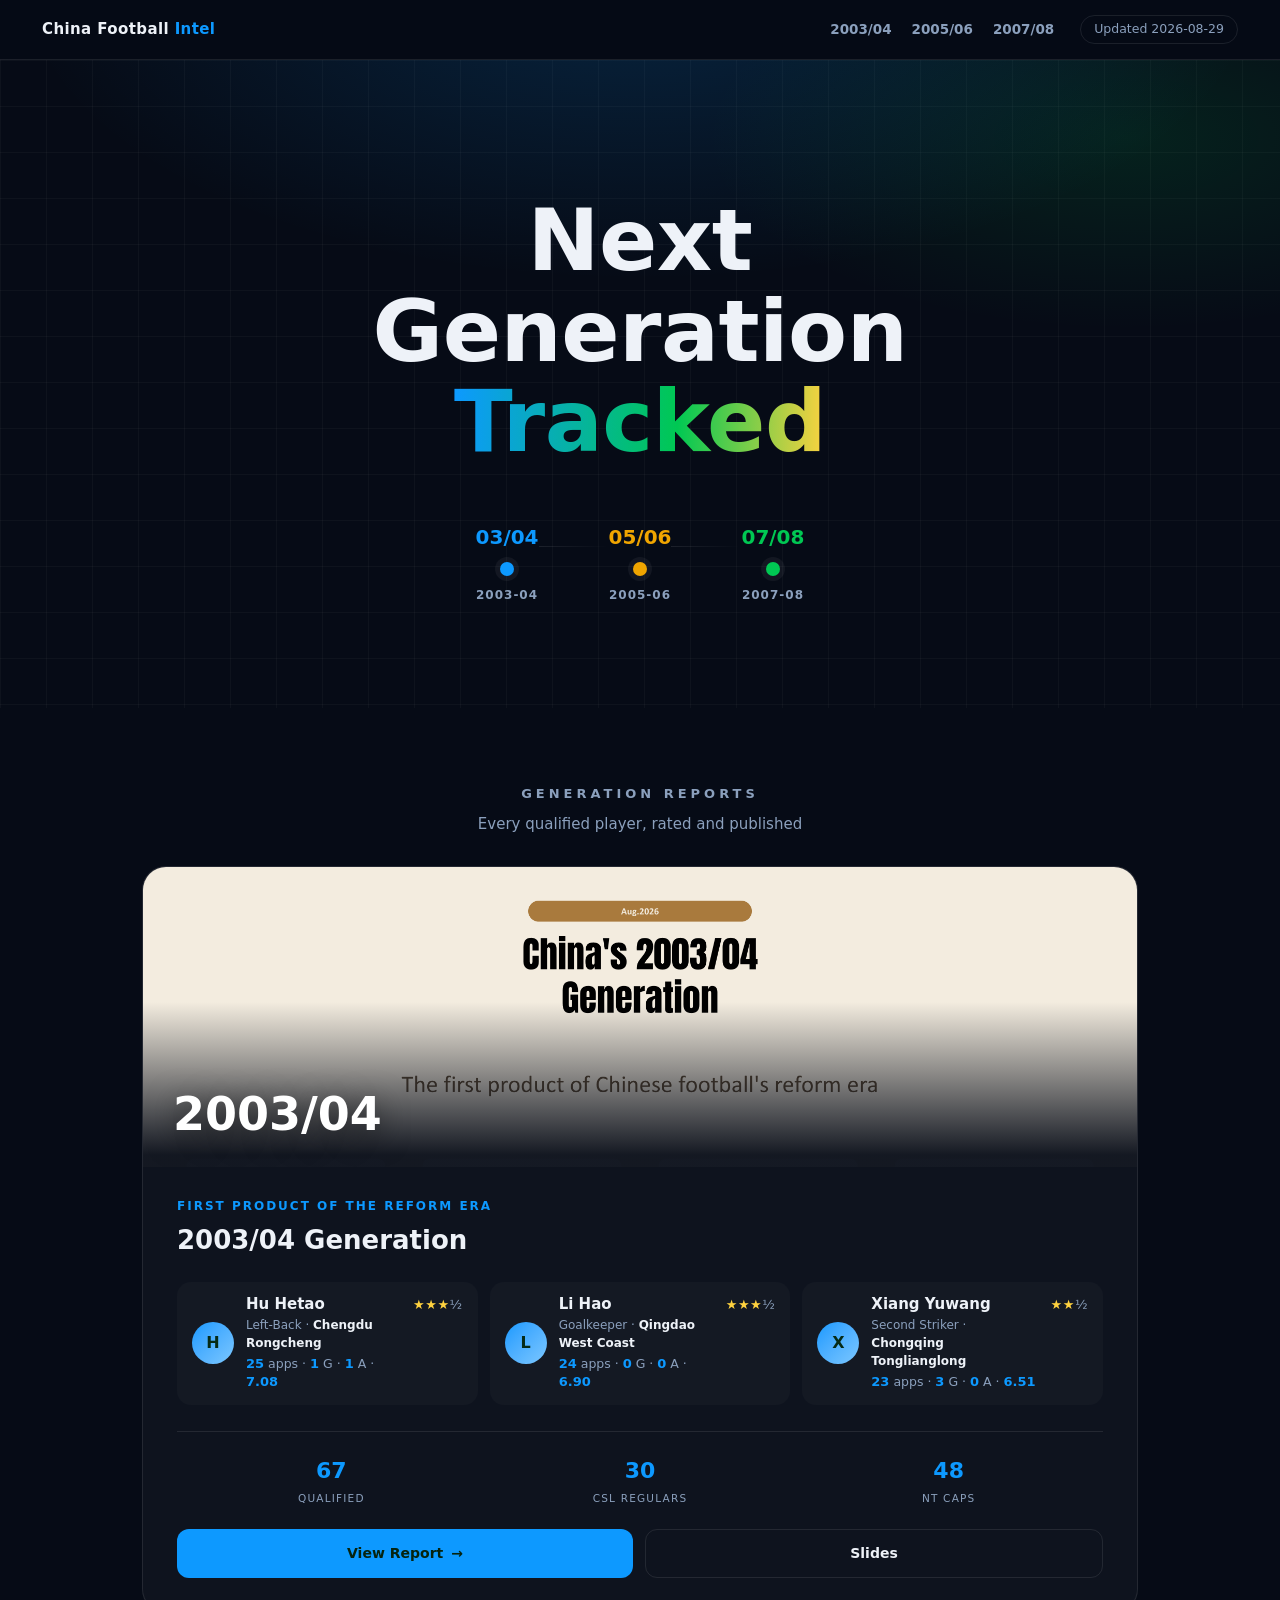
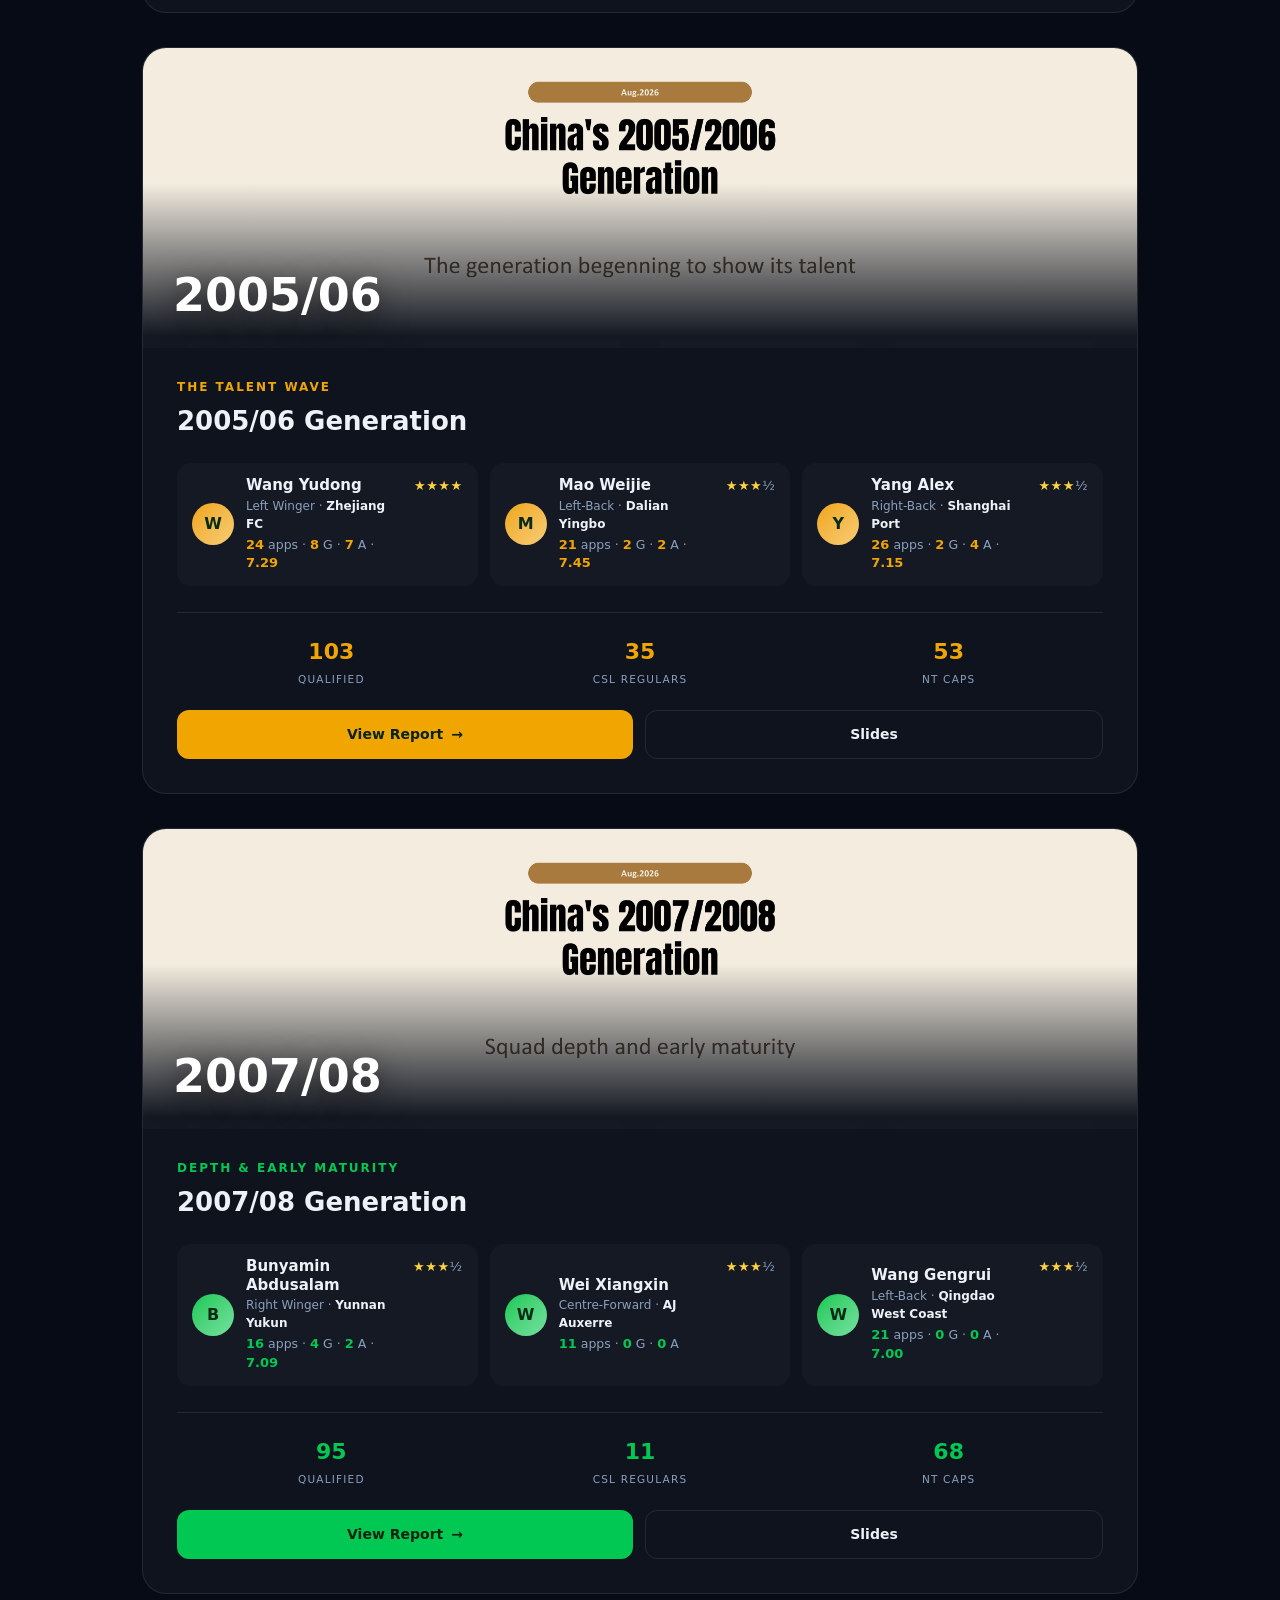
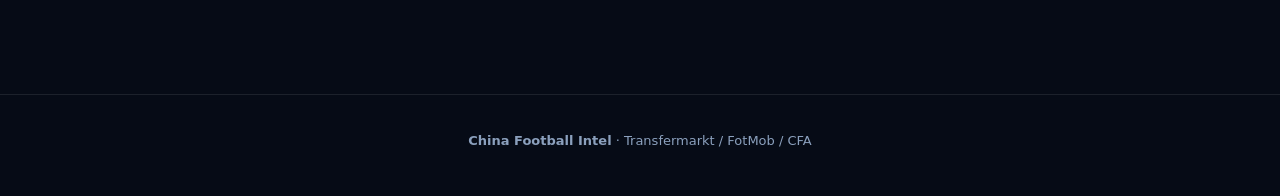
==== index.html @ 8729e46e "homepage: update lead player data (apps/G/A/rating) to 2026-09-05" ====
<!DOCTYPE html>
<html lang="en">
<head>
<meta charset="utf-8">
<meta name="viewport" content="width=device-width, initial-scale=1">
<title>China Football Intel — Redesign Preview</title>
<style>
  :root{
    --bg:#060b16; --panel:rgba(255,255,255,.035); --ink:#eef2f8; --ink2:#8ba0bd;
    --line:rgba(255,255,255,.09);
    --blue:#0D99FF; --amber:#F0A500; --green:#00C853; --gold:#FFD23F;
  }
  *{box-sizing:border-box;margin:0;padding:0}
  body{font-family:"Segoe UI","Microsoft YaHei",system-ui,sans-serif;background:var(--bg);color:var(--ink);line-height:1.5}
  a{color:inherit;text-decoration:none}

  /* NAV */
  nav{position:sticky;top:0;z-index:50;display:flex;align-items:center;gap:26px;
      padding:15px 42px;background:rgba(6,11,22,.8);backdrop-filter:blur(14px);border-bottom:1px solid var(--line)}
  .logo{font-weight:800;letter-spacing:.4px;font-size:15px}
  .logo b{color:var(--blue)}
  .links{display:flex;gap:20px;margin-left:auto}
  .links a{color:var(--ink2);font-size:13.5px;font-weight:600}
  .links a:hover{color:var(--ink)}
  .date{color:var(--ink2);font-size:12.5px;border:1px solid var(--line);padding:4px 13px;border-radius:20px}

  /* HERO */
  header{min-height:72vh;display:flex;flex-direction:column;align-items:center;justify-content:center;
         text-align:center;padding:80px 24px 48px;position:relative;overflow:hidden}
  header::before{content:"";position:absolute;inset:0;pointer-events:none;
    background:radial-gradient(1000px 480px at 50% -12%, rgba(13,153,255,.18), transparent 62%),
               radial-gradient(700px 320px at 88% 12%, rgba(0,200,83,.12), transparent 60%),
               linear-gradient(rgba(255,255,255,.03) 1px,transparent 1px),
               linear-gradient(90deg,rgba(255,255,255,.03) 1px,transparent 1px);
    background-size:auto,auto,46px 46px,46px 46px}
  h1{position:relative;font-size:clamp(44px,7.2vw,86px);font-weight:900;letter-spacing:-.5px;
     line-height:1.05;max-width:13ch}
  h1 em{font-style:normal;background:linear-gradient(92deg,var(--blue),var(--green) 60%,var(--gold));
        -webkit-background-clip:text;background-clip:text;color:transparent}

  /* 世代时间轴装饰 */
  .timeline{position:relative;display:flex;align-items:center;margin-top:56px}
  .tl-node{display:flex;flex-direction:column;align-items:center;gap:10px}
  .tl-dot{width:14px;height:14px;border-radius:50%;background:var(--gc);box-shadow:0 0 0 5px rgba(255,255,255,.05)}
  .tl-node span{font-size:12px;font-weight:700;color:var(--ink2);letter-spacing:1px}
  .tl-node b{font-size:20px;font-weight:900;color:var(--gc)}
  .tl-bar{width:70px;height:1px;background:linear-gradient(90deg,var(--line),transparent);margin-bottom:34px}

  /* SECTION */
  main{max-width:1080px;margin:0 auto;padding:24px 42px 100px}
  .sec-head{margin:52px 0 30px;text-align:center}
  .sec-head h2{font-size:13px;letter-spacing:4px;text-transform:uppercase;color:var(--ink2);font-weight:600}
  .sec-head p{margin-top:10px;font-size:15px;color:var(--ink2)}

  .cards{display:grid;gap:34px}

  /* 上下布局世代卡（PPT 封面横长竖短，全宽封面更合适） */
  .card{--gc:var(--blue);border-radius:24px;overflow:hidden;background:var(--panel);
        border:1px solid var(--line);transition:transform .35s,box-shadow .35s,border-color .35s;
        opacity:0;transform:translateY(28px)}
  .card[data-gen="05-06"]{--gc:var(--amber)}
  .card[data-gen="07-08"]{--gc:var(--green)}
  .card.show{opacity:1;transform:translateY(0)}
  .card:hover{transform:translateY(-6px);box-shadow:0 30px 70px rgba(0,0,0,.5);
               border-color:color-mix(in srgb,var(--gc) 50%,transparent)}

  .cover{position:relative;height:300px;overflow:hidden}
  .cover img{position:absolute;inset:0;width:100%;height:100%;object-fit:cover;object-position:top;
             transition:transform .7s}
  .card:hover .cover img{transform:scale(1.05)}
  .cover::after{content:"";position:absolute;inset:0;
    background:linear-gradient(180deg,transparent 45%,rgba(6,11,22,.94) 96%)}
  .cover .year{position:absolute;left:30px;bottom:18px;z-index:2;font-size:46px;font-weight:900;color:#fff;
               text-shadow:0 6px 30px rgba(0,0,0,.6)}

  .body{padding:30px 34px 34px}
  .body .gen-label{font-size:12px;font-weight:700;letter-spacing:2px;text-transform:uppercase;color:var(--gc);margin-bottom:6px}
  .body h3{font-size:26px;font-weight:800;margin-bottom:22px}

  /* 代表球员（数据 + 平均评分） */
  .players{display:grid;grid-template-columns:repeat(3,1fr);gap:12px;margin-bottom:26px}
  .player{display:flex;align-items:center;gap:12px;padding:12px 14px;border-radius:14px;
          background:rgba(255,255,255,.025);border:1px solid transparent;transition:.25s}
  .player:hover{background:rgba(255,255,255,.05);border-color:var(--line)}
  .avatar{width:42px;height:42px;border-radius:50%;flex:none;display:grid;place-items:center;
          font-weight:800;font-size:16px;color:#062b16;
          background:linear-gradient(135deg,var(--gc),color-mix(in srgb,var(--gc) 55%,#fff))}
  .who b{display:block;font-size:15px;font-weight:700;line-height:1.25}
  .who .pos{display:block;font-size:12px;color:var(--ink2);margin-top:2px}
  .who .pos b{display:inline;font-size:12px;font-weight:700;color:var(--ink)}
  .who .num{display:block;font-size:12.5px;color:var(--ink2);margin-top:3px}
  .who .num b{display:inline;font-size:13px;font-weight:800;color:var(--gc)}
  .stars{margin-left:auto;font-size:13px;color:var(--gold);letter-spacing:.5px;white-space:nowrap;align-self:flex-start}
  .stars i{font-style:normal;color:var(--ink2)}

  /* 统计 */
  .stats{display:flex;padding-top:22px;border-top:1px solid var(--line);margin-bottom:22px}
  .stat{flex:1;text-align:center}
  .stat b{font-size:22px;font-weight:900;color:var(--gc)}
  .stat span{display:block;font-size:10.5px;color:var(--ink2);text-transform:uppercase;letter-spacing:1.2px;margin-top:4px}

  .btns{display:flex;gap:12px}
  .btn{flex:1;text-align:center;font-size:14px;font-weight:700;padding:13px 0;border-radius:12px;
       transition:.25s;display:inline-flex;align-items:center;justify-content:center;gap:8px}
  .btn.primary{background:var(--gc);color:#06240f}
  .btn.primary:hover{filter:brightness(1.12)}
  .btn.ghost{border:1px solid var(--line);color:var(--ink)}
  .btn.ghost:hover{border-color:color-mix(in srgb,var(--gc) 60%,transparent);color:var(--gc)}
  .btn .arr{transition:transform .2s}
  .btn:hover .arr{transform:translateX(3px)}

  footer{border-top:1px solid var(--line);padding:36px 42px 46px;text-align:center;color:var(--ink2);font-size:13px}
  footer .src{margin-top:8px;font-size:12px;opacity:.65}

  @media (max-width:820px){
    .cover{height:210px}
    .players{grid-template-columns:1fr}
    .tl-bar{width:36px}
    main{padding:18px 18px 70px}
    nav{padding:13px 18px;flex-wrap:wrap}
    .links{order:3;width:100%}
  }
</style>
</head>
<body>

<nav>
  <div class="logo">China Football <b>Intel</b></div>
  <div class="links"><a href="#g0304">2003/04</a><a href="#g0506">2005/06</a><a href="#g0708">2007/08</a></div>
  <div class="date">Updated 2026-08-29</div>
</nav>

<header>
  <h1>Next Generation <em>Tracked</em></h1>
  <div class="timeline">
    <div class="tl-node" style="--gc:var(--blue)"><b>03/04</b><div class="tl-dot"></div><span>2003-04</span></div>
    <div class="tl-bar"></div>
    <div class="tl-node" style="--gc:var(--amber)"><b>05/06</b><div class="tl-dot"></div><span>2005-06</span></div>
    <div class="tl-bar"></div>
    <div class="tl-node" style="--gc:var(--green)"><b>07/08</b><div class="tl-dot"></div><span>2007-08</span></div>
  </div>
</header>

<main>
  <div class="sec-head"><h2>Generation Reports</h2><p>Every qualified player, rated and published</p></div>
  <div class="cards">

    <!-- 03-04 -->
    <div class="card" id="g0304">
      <div class="cover">
        <div class="year">2003/04</div>
        <img src="images/ppt-03-04/slide-1.png" alt="">
      </div>
      <div class="body">
        <div class="gen-label">First product of the reform era</div>
        <h3>2003/04 Generation</h3>
        <div class="players">
          <div class="player"><div class="avatar">H</div><div class="who"><b>Hu Hetao</b><span class="pos">Left-Back · <b>Chengdu Rongcheng</b></span><span class="num"><b>25</b> apps · <b>1</b> G · <b>1</b> A · <b>7.08</b></span></div><span class="stars">★★★<i>½</i></span></div>
          <div class="player"><div class="avatar">L</div><div class="who"><b>Li Hao</b><span class="pos">Goalkeeper · <b>Qingdao West Coast</b></span><span class="num"><b>24</b> apps · <b>0</b> G · <b>0</b> A · <b>6.90</b></span></div><span class="stars">★★★<i>½</i></span></div>
          <div class="player"><div class="avatar">X</div><div class="who"><b>Xiang Yuwang</b><span class="pos">Second Striker · <b>Chongqing Tonglianglong</b></span><span class="num"><b>23</b> apps · <b>3</b> G · <b>0</b> A · <b>6.51</b></span></div><span class="stars">★★<i>½</i></span></div>
        </div>
        <div class="stats">
          <div class="stat"><b>67</b><span>Qualified</span></div>
          <div class="stat"><b>30</b><span>CSL regulars</span></div>
          <div class="stat"><b>48</b><span>NT caps</span></div>
        </div>
        <div class="btns">
          <a class="btn primary" href="reports/generation_report.html">View Report <span class="arr">→</span></a>
          <a class="btn ghost" href="javascript:void(0)" onclick="openSlides('03-04',0)">Slides</a>
        </div>
      </div>
    </div>

    <!-- 05-06 -->
    <div class="card" data-gen="05-06" id="g0506">
      <div class="cover">
        <div class="year">2005/06</div>
        <img src="images/ppt-05-06/slide-1.png" alt="">
      </div>
      <div class="body">
        <div class="gen-label">The talent wave</div>
        <h3>2005/06 Generation</h3>
        <div class="players">
          <div class="player"><div class="avatar">W</div><div class="who"><b>Wang Yudong</b><span class="pos">Left Winger · <b>Zhejiang FC</b></span><span class="num"><b>24</b> apps · <b>8</b> G · <b>7</b> A · <b>7.29</b></span></div><span class="stars">★★★★</span></div>
          <div class="player"><div class="avatar">M</div><div class="who"><b>Mao Weijie</b><span class="pos">Left-Back · <b>Dalian Yingbo</b></span><span class="num"><b>21</b> apps · <b>2</b> G · <b>2</b> A · <b>7.45</b></span></div><span class="stars">★★★<i>½</i></span></div>
          <div class="player"><div class="avatar">Y</div><div class="who"><b>Yang Alex</b><span class="pos">Right-Back · <b>Shanghai Port</b></span><span class="num"><b>26</b> apps · <b>2</b> G · <b>4</b> A · <b>7.15</b></span></div><span class="stars">★★★<i>½</i></span></div>
        </div>
        <div class="stats">
          <div class="stat"><b>103</b><span>Qualified</span></div>
          <div class="stat"><b>35</b><span>CSL regulars</span></div>
          <div class="stat"><b>53</b><span>NT caps</span></div>
        </div>
        <div class="btns">
          <a class="btn primary" href="reports/generation_report_0506.html">View Report <span class="arr">→</span></a>
          <a class="btn ghost" href="javascript:void(0)" onclick="openSlides('05-06',0)">Slides</a>
        </div>
      </div>
    </div>

    <!-- 07-08 -->
    <div class="card" data-gen="07-08" id="g0708">
      <div class="cover">
        <div class="year">2007/08</div>
        <img src="images/ppt-07-08/slide-1.png" alt="">
      </div>
      <div class="body">
        <div class="gen-label">Depth &amp; early maturity</div>
        <h3>2007/08 Generation</h3>
        <div class="players">
          <div class="player"><div class="avatar">B</div><div class="who"><b>Bunyamin Abdusalam</b><span class="pos">Right Winger · <b>Yunnan Yukun</b></span><span class="num"><b>16</b> apps · <b>4</b> G · <b>2</b> A · <b>7.09</b></span></div><span class="stars">★★★<i>½</i></span></div>
          <div class="player"><div class="avatar">W</div><div class="who"><b>Wei Xiangxin</b><span class="pos">Centre-Forward · <b>AJ Auxerre</b></span><span class="num"><b>11</b> apps · <b>0</b> G · <b>0</b> A</span></div><span class="stars">★★★<i>½</i></span></div>
          <div class="player"><div class="avatar">W</div><div class="who"><b>Wang Gengrui</b><span class="pos">Left-Back · <b>Qingdao West Coast</b></span><span class="num"><b>21</b> apps · <b>0</b> G · <b>0</b> A · <b>7.00</b></span></div><span class="stars">★★★<i>½</i></span></div>
        </div>
        <div class="stats">
          <div class="stat"><b>95</b><span>Qualified</span></div>
          <div class="stat"><b>11</b><span>CSL regulars</span></div>
          <div class="stat"><b>68</b><span>NT caps</span></div>
        </div>
        <div class="btns">
          <a class="btn primary" href="reports/generation_report_0708.html">View Report <span class="arr">→</span></a>
          <a class="btn ghost" href="javascript:void(0)" onclick="openSlides('07-08',0)">Slides</a>
        </div>
      </div>
    </div>

  </div>
</main>

<footer>
  <b>China Football Intel</b> · Transfermarkt / FotMob / CFA
</footer>

<!-- 灯箱 -->
<div id="lb" style="display:none;position:fixed;inset:0;background:rgba(5,9,18,.96);z-index:99;align-items:center;justify-content:center">
  <img id="lbImg" style="max-width:94vw;max-height:86vh;border-radius:10px" alt="">
  <div onclick="prevSlide()" style="position:absolute;left:20px;top:50%;transform:translateY(-50%);width:54px;height:54px;border-radius:50%;background:rgba(255,255,255,.07);border:1px solid rgba(255,255,255,.22);color:#fff;font-size:22px;display:flex;align-items:center;justify-content:center;cursor:pointer;transition:.15s;user-select:none" onmouseover="this.style.background='rgba(13,153,255,.35)'" onmouseout="this.style.background='rgba(255,255,255,.07)'">◀</div>
  <div onclick="nextSlide()" style="position:absolute;right:20px;top:50%;transform:translateY(-50%);width:54px;height:54px;border-radius:50%;background:rgba(255,255,255,.07);border:1px solid rgba(255,255,255,.22);color:#fff;font-size:22px;display:flex;align-items:center;justify-content:center;cursor:pointer;transition:.15s;user-select:none" onmouseover="this.style.background='rgba(13,153,255,.35)'" onmouseout="this.style.background='rgba(255,255,255,.07)'">▶</div>
  <div style="position:absolute;top:18px;right:26px;color:#fff;font-size:26px;cursor:pointer" onclick="closeSlides()">✕</div>
  <div style="position:absolute;bottom:22px;color:#8ba0bd;font-size:14px" id="lbCap"></div>
</div>

<script>
const io=new IntersectionObserver(es=>es.forEach(e=>{if(e.isIntersecting){e.target.classList.add("show");io.unobserve(e.target)}}),{threshold:.1});
document.querySelectorAll(".card").forEach(c=>io.observe(c));
const DECKS={"03-04":[...Array(6)].map((_,i)=>`images/ppt-03-04/slide-${i+1}.png`),
  "05-06":[...Array(6)].map((_,i)=>`images/ppt-05-06/slide-${i+1}.png`),
  "07-08":[...Array(6)].map((_,i)=>`images/ppt-07-08/slide-${i+1}.png`)};
let cd="03-04",ci=0;
function openSlides(d,i){cd=d;ci=i;document.getElementById("lbImg").src=DECKS[d][i];
  document.getElementById("lbCap").textContent=`Slide ${i+1} / 6`;
  document.getElementById("lb").style.display="flex";}
function closeSlides(){document.getElementById("lb").style.display="none";}
function prevSlide(){openSlides(cd,(ci+5)%6);}
function nextSlide(){openSlides(cd,(ci+1)%6);}
document.addEventListener("keydown",e=>{
  if(document.getElementById("lb").style.display==="none")return;
  if(e.key==="ArrowRight")openSlides(cd,(ci+1)%6);
  if(e.key==="ArrowLeft")openSlides(cd,(ci+5)%6);
  if(e.key==="Escape")closeSlides();
});
</script>
</body>
</html>
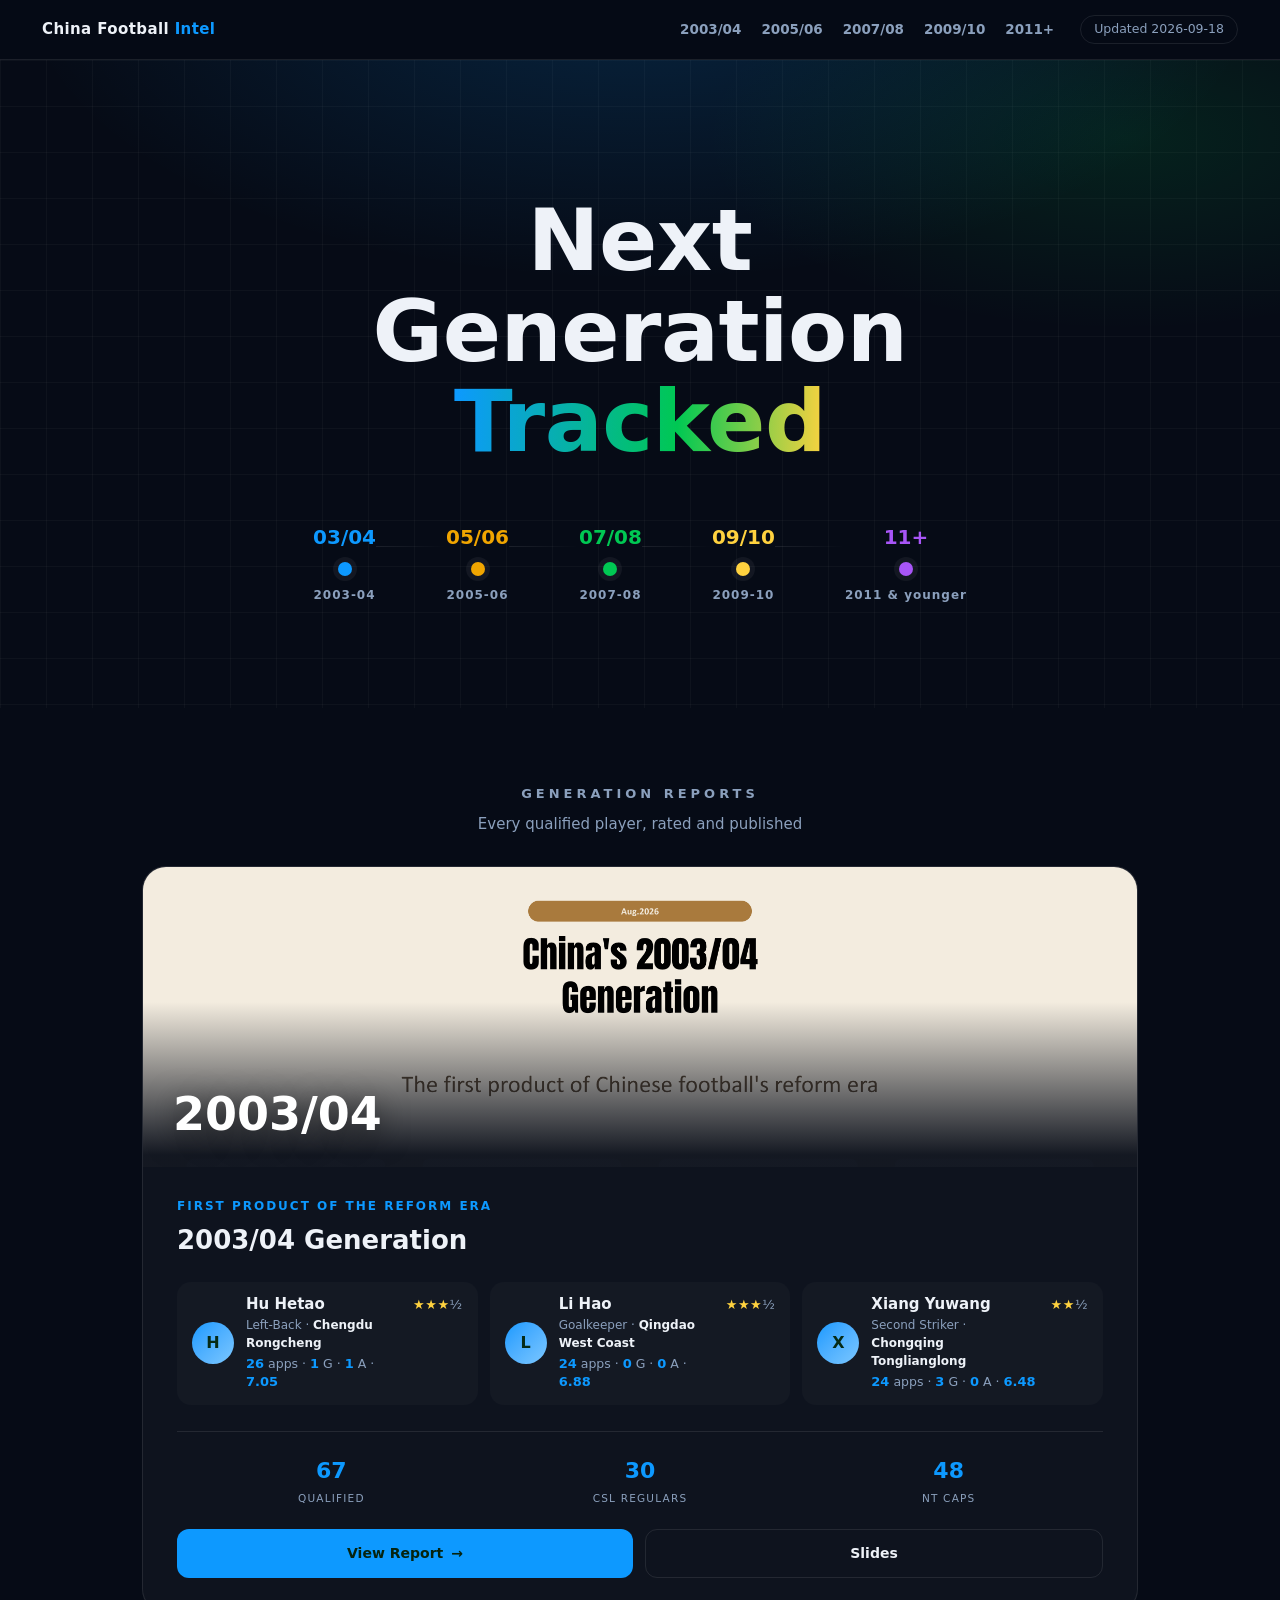
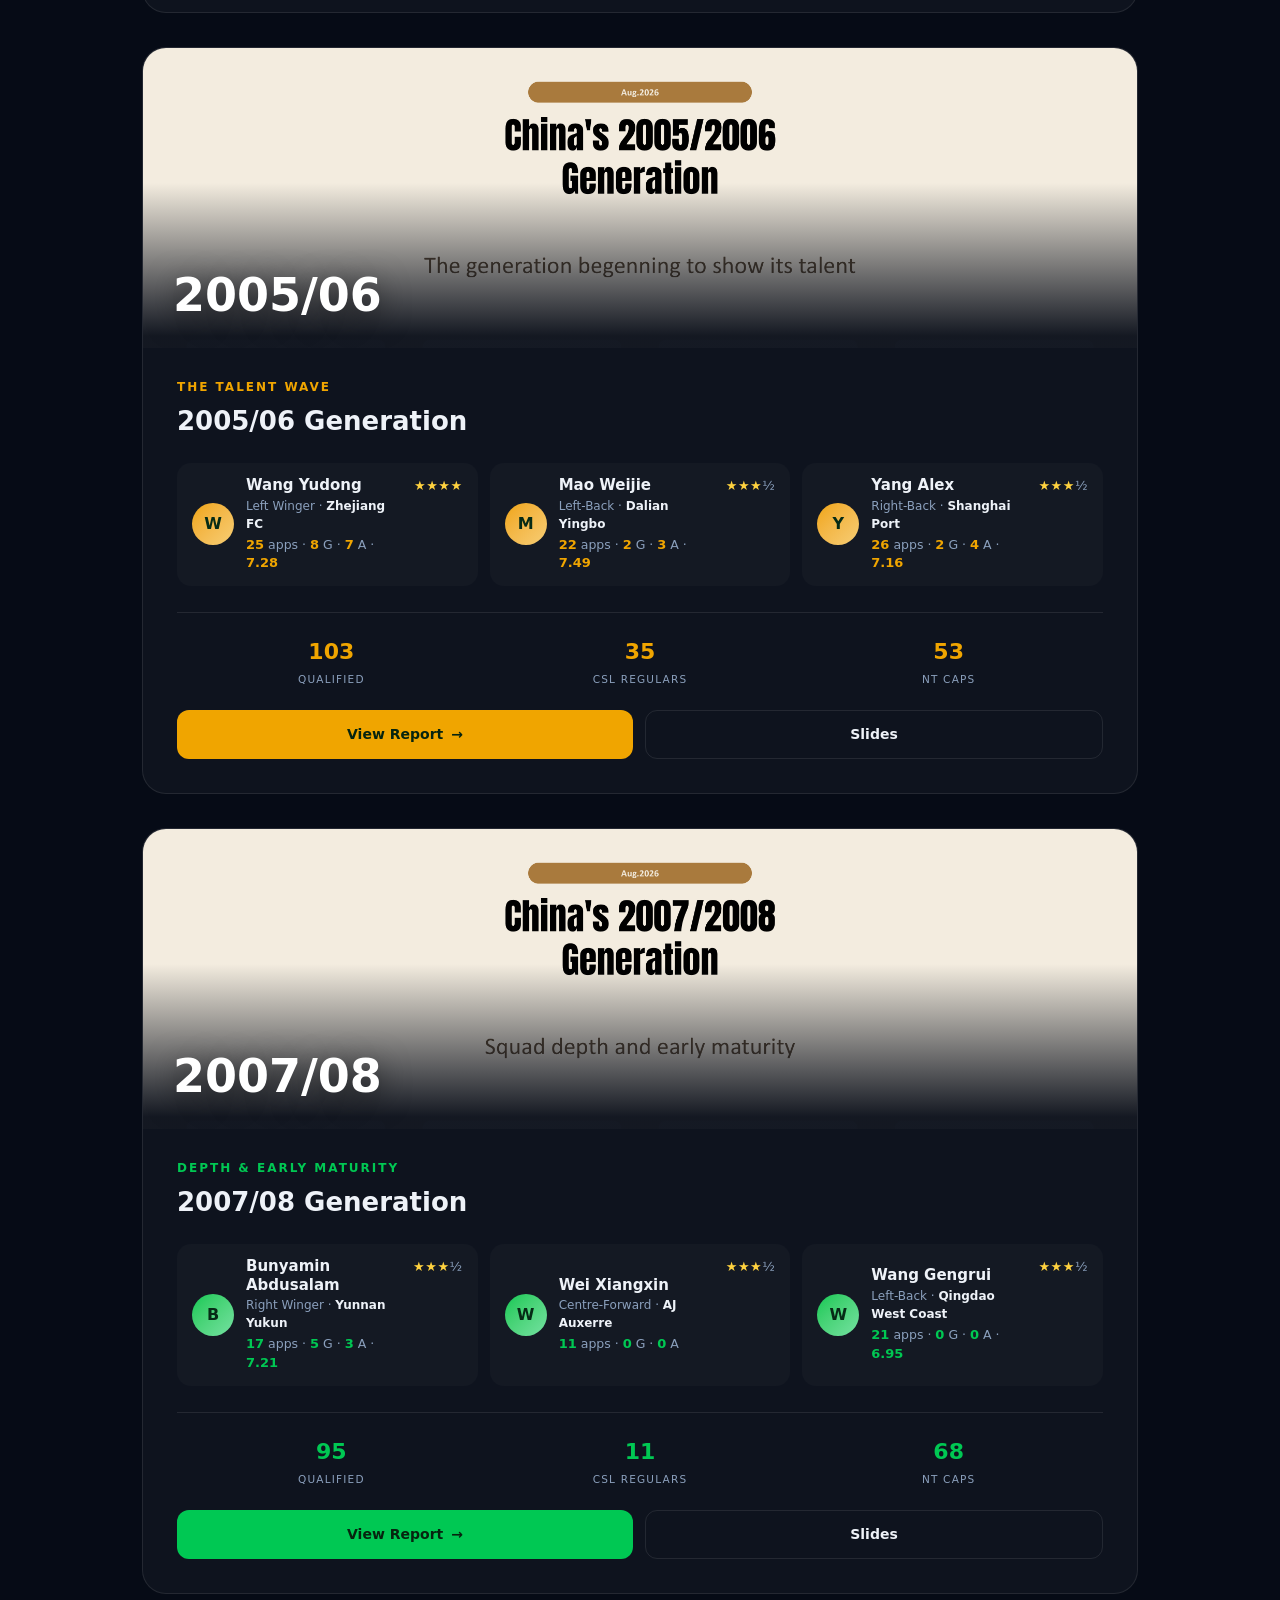
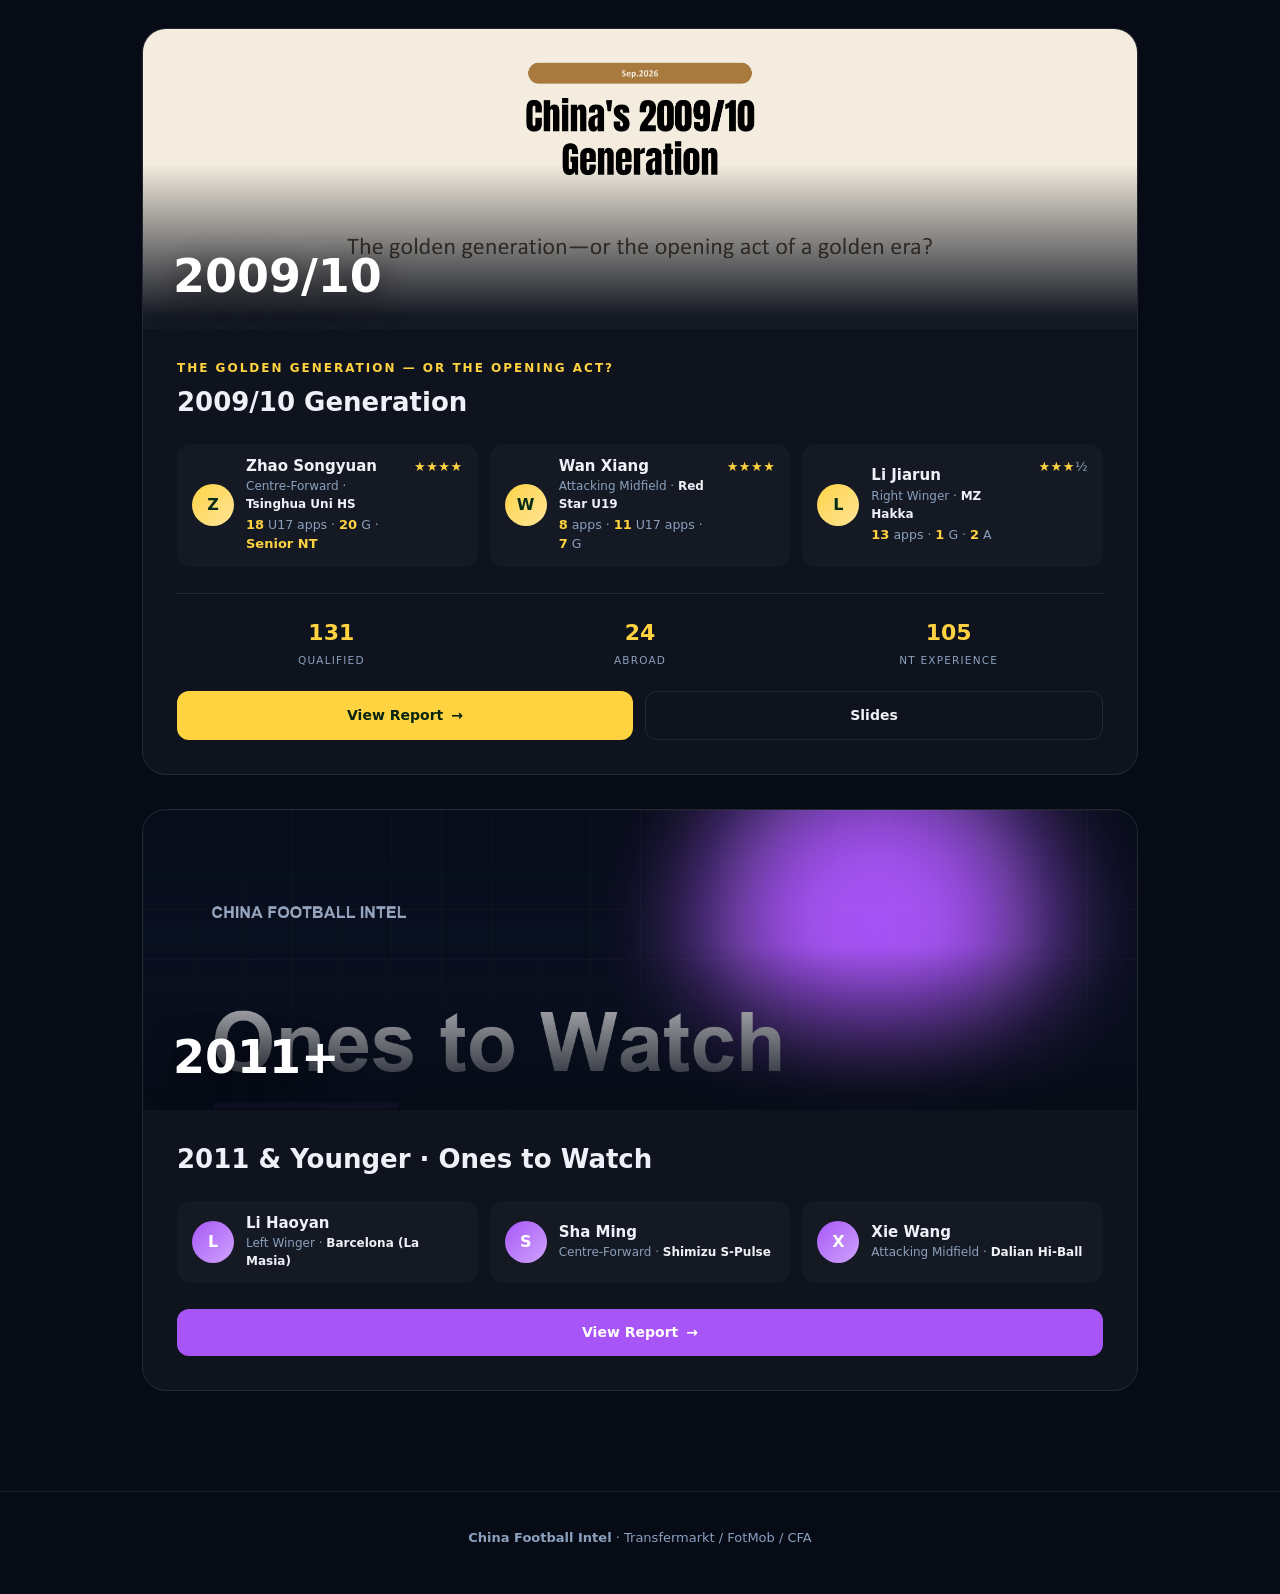
==== commit d19b8aa4: "auto update 2026-09-18" ====
--- a/index.html
+++ b/index.html
@@ -8,7 +8,7 @@
   :root{
     --bg:#060b16; --panel:rgba(255,255,255,.035); --ink:#eef2f8; --ink2:#8ba0bd;
     --line:rgba(255,255,255,.09);
-    --blue:#0D99FF; --amber:#F0A500; --green:#00C853; --gold:#FFD23F;
+    --blue:#0D99FF; --amber:#F0A500; --green:#00C853; --gold:#FFD23F; --violet:#A855F7;
   }
   *{box-sizing:border-box;margin:0;padding:0}
   body{font-family:"Segoe UI","Microsoft YaHei",system-ui,sans-serif;background:var(--bg);color:var(--ink);line-height:1.5}
@@ -60,6 +60,11 @@
         opacity:0;transform:translateY(28px)}
   .card[data-gen="05-06"]{--gc:var(--amber)}
   .card[data-gen="07-08"]{--gc:var(--green)}
+  .card[data-gen="09-10"]{--gc:var(--gold)}
+  .card[data-gen="11-plus"]{--gc:var(--violet)}
+  .card[data-gen="11-plus"] .btn.primary{color:#fff}
+  .card[data-gen="11-plus"] .avatar{color:#fff}
+  .card[data-gen="11-plus"] .who .num b{color:var(--violet)}
   .card.show{opacity:1;transform:translateY(0)}
   .card:hover{transform:translateY(-6px);box-shadow:0 30px 70px rgba(0,0,0,.5);
                border-color:color-mix(in srgb,var(--gc) 50%,transparent)}
@@ -126,8 +131,8 @@
 
 <nav>
   <div class="logo">China Football <b>Intel</b></div>
-  <div class="links"><a href="#g0304">2003/04</a><a href="#g0506">2005/06</a><a href="#g0708">2007/08</a></div>
-  <div class="date">Updated 2026-08-29</div>
+  <div class="links"><a href="#g0304">2003/04</a><a href="#g0506">2005/06</a><a href="#g0708">2007/08</a><a href="#g0910">2009/10</a><a href="#g1113">2011+</a></div>
+  <div class="date">Updated 2026-09-18</div>
 </nav>
 
 <header>
@@ -138,6 +143,10 @@
     <div class="tl-node" style="--gc:var(--amber)"><b>05/06</b><div class="tl-dot"></div><span>2005-06</span></div>
     <div class="tl-bar"></div>
     <div class="tl-node" style="--gc:var(--green)"><b>07/08</b><div class="tl-dot"></div><span>2007-08</span></div>
+    <div class="tl-bar"></div>
+    <div class="tl-node" style="--gc:var(--gold)"><b>09/10</b><div class="tl-dot"></div><span>2009-10</span></div>
+    <div class="tl-bar"></div>
+    <div class="tl-node" style="--gc:var(--violet)"><b>11+</b><div class="tl-dot"></div><span>2011 &amp; younger</span></div>
   </div>
 </header>
 
@@ -155,9 +164,9 @@
         <div class="gen-label">First product of the reform era</div>
         <h3>2003/04 Generation</h3>
         <div class="players">
-          <div class="player"><div class="avatar">H</div><div class="who"><b>Hu Hetao</b><span class="pos">Left-Back · <b>Chengdu Rongcheng</b></span><span class="num"><b>25</b> apps · <b>1</b> G · <b>1</b> A · <b>7.08</b></span></div><span class="stars">★★★<i>½</i></span></div>
-          <div class="player"><div class="avatar">L</div><div class="who"><b>Li Hao</b><span class="pos">Goalkeeper · <b>Qingdao West Coast</b></span><span class="num"><b>24</b> apps · <b>0</b> G · <b>0</b> A · <b>6.90</b></span></div><span class="stars">★★★<i>½</i></span></div>
-          <div class="player"><div class="avatar">X</div><div class="who"><b>Xiang Yuwang</b><span class="pos">Second Striker · <b>Chongqing Tonglianglong</b></span><span class="num"><b>23</b> apps · <b>3</b> G · <b>0</b> A · <b>6.51</b></span></div><span class="stars">★★<i>½</i></span></div>
+          <div class="player"><div class="avatar">H</div><div class="who"><b>Hu Hetao</b><span class="pos">Left-Back · <b>Chengdu Rongcheng</b></span><span class="num"><b>26</b> apps · <b>1</b> G · <b>1</b> A · <b>7.05</b></span></div><span class="stars">★★★<i>½</i></span></div>
+          <div class="player"><div class="avatar">L</div><div class="who"><b>Li Hao</b><span class="pos">Goalkeeper · <b>Qingdao West Coast</b></span><span class="num"><b>24</b> apps · <b>0</b> G · <b>0</b> A · <b>6.88</b></span></div><span class="stars">★★★<i>½</i></span></div>
+          <div class="player"><div class="avatar">X</div><div class="who"><b>Xiang Yuwang</b><span class="pos">Second Striker · <b>Chongqing Tonglianglong</b></span><span class="num"><b>24</b> apps · <b>3</b> G · <b>0</b> A · <b>6.48</b></span></div><span class="stars">★★<i>½</i></span></div>
         </div>
         <div class="stats">
           <div class="stat"><b>67</b><span>Qualified</span></div>
@@ -181,9 +190,9 @@
         <div class="gen-label">The talent wave</div>
         <h3>2005/06 Generation</h3>
         <div class="players">
-          <div class="player"><div class="avatar">W</div><div class="who"><b>Wang Yudong</b><span class="pos">Left Winger · <b>Zhejiang FC</b></span><span class="num"><b>24</b> apps · <b>8</b> G · <b>7</b> A · <b>7.29</b></span></div><span class="stars">★★★★</span></div>
-          <div class="player"><div class="avatar">M</div><div class="who"><b>Mao Weijie</b><span class="pos">Left-Back · <b>Dalian Yingbo</b></span><span class="num"><b>21</b> apps · <b>2</b> G · <b>2</b> A · <b>7.45</b></span></div><span class="stars">★★★<i>½</i></span></div>
-          <div class="player"><div class="avatar">Y</div><div class="who"><b>Yang Alex</b><span class="pos">Right-Back · <b>Shanghai Port</b></span><span class="num"><b>26</b> apps · <b>2</b> G · <b>4</b> A · <b>7.15</b></span></div><span class="stars">★★★<i>½</i></span></div>
+          <div class="player"><div class="avatar">W</div><div class="who"><b>Wang Yudong</b><span class="pos">Left Winger · <b>Zhejiang FC</b></span><span class="num"><b>25</b> apps · <b>8</b> G · <b>7</b> A · <b>7.28</b></span></div><span class="stars">★★★★</span></div>
+          <div class="player"><div class="avatar">M</div><div class="who"><b>Mao Weijie</b><span class="pos">Left-Back · <b>Dalian Yingbo</b></span><span class="num"><b>22</b> apps · <b>2</b> G · <b>3</b> A · <b>7.49</b></span></div><span class="stars">★★★<i>½</i></span></div>
+          <div class="player"><div class="avatar">Y</div><div class="who"><b>Yang Alex</b><span class="pos">Right-Back · <b>Shanghai Port</b></span><span class="num"><b>26</b> apps · <b>2</b> G · <b>4</b> A · <b>7.16</b></span></div><span class="stars">★★★<i>½</i></span></div>
         </div>
         <div class="stats">
           <div class="stat"><b>103</b><span>Qualified</span></div>
@@ -207,9 +216,9 @@
         <div class="gen-label">Depth &amp; early maturity</div>
         <h3>2007/08 Generation</h3>
         <div class="players">
-          <div class="player"><div class="avatar">B</div><div class="who"><b>Bunyamin Abdusalam</b><span class="pos">Right Winger · <b>Yunnan Yukun</b></span><span class="num"><b>16</b> apps · <b>4</b> G · <b>2</b> A · <b>7.09</b></span></div><span class="stars">★★★<i>½</i></span></div>
+          <div class="player"><div class="avatar">B</div><div class="who"><b>Bunyamin Abdusalam</b><span class="pos">Right Winger · <b>Yunnan Yukun</b></span><span class="num"><b>17</b> apps · <b>5</b> G · <b>3</b> A · <b>7.21</b></span></div><span class="stars">★★★<i>½</i></span></div>
           <div class="player"><div class="avatar">W</div><div class="who"><b>Wei Xiangxin</b><span class="pos">Centre-Forward · <b>AJ Auxerre</b></span><span class="num"><b>11</b> apps · <b>0</b> G · <b>0</b> A</span></div><span class="stars">★★★<i>½</i></span></div>
-          <div class="player"><div class="avatar">W</div><div class="who"><b>Wang Gengrui</b><span class="pos">Left-Back · <b>Qingdao West Coast</b></span><span class="num"><b>21</b> apps · <b>0</b> G · <b>0</b> A · <b>7.00</b></span></div><span class="stars">★★★<i>½</i></span></div>
+          <div class="player"><div class="avatar">W</div><div class="who"><b>Wang Gengrui</b><span class="pos">Left-Back · <b>Qingdao West Coast</b></span><span class="num"><b>21</b> apps · <b>0</b> G · <b>0</b> A · <b>6.95</b></span></div><span class="stars">★★★<i>½</i></span></div>
         </div>
         <div class="stats">
           <div class="stat"><b>95</b><span>Qualified</span></div>
@@ -219,6 +228,51 @@
         <div class="btns">
           <a class="btn primary" href="reports/generation_report_0708.html">View Report <span class="arr">→</span></a>
           <a class="btn ghost" href="javascript:void(0)" onclick="openSlides('07-08',0)">Slides</a>
+        </div>
+      </div>
+    </div>
+
+    <!-- 09-10 -->
+    <div class="card" data-gen="09-10" id="g0910">
+      <div class="cover">
+        <div class="year">2009/10</div>
+        <img src="images/ppt-0910/slide-1.png" alt="">
+      </div>
+      <div class="body">
+        <div class="gen-label">The golden generation — or the opening act?</div>
+        <h3>2009/10 Generation</h3>
+        <div class="players">
+          <div class="player"><div class="avatar">Z</div><div class="who"><b>Zhao Songyuan</b><span class="pos">Centre-Forward · <b>Tsinghua Uni HS</b></span><span class="num"><b>18</b> U17 apps · <b>20</b> G · <b>Senior NT</b></span></div><span class="stars">★★★★</span></div>
+          <div class="player"><div class="avatar">W</div><div class="who"><b>Wan Xiang</b><span class="pos">Attacking Midfield · <b>Red Star U19</b></span><span class="num"><b>8</b> apps · <b>11</b> U17 apps · <b>7</b> G</span></div><span class="stars">★★★★</span></div>
+          <div class="player"><div class="avatar">L</div><div class="who"><b>Li Jiarun</b><span class="pos">Right Winger · <b>MZ Hakka</b></span><span class="num"><b>13</b> apps · <b>1</b> G · <b>2</b> A</span></div><span class="stars">★★★<i>½</i></span></div>
+        </div>
+        <div class="stats">
+          <div class="stat"><b>131</b><span>Qualified</span></div>
+          <div class="stat"><b>24</b><span>Abroad</span></div>
+          <div class="stat"><b>105</b><span>NT experience</span></div>
+        </div>
+        <div class="btns">
+          <a class="btn primary" href="reports/generation_report_0910.html">View Report <span class="arr">→</span></a>
+          <a class="btn ghost" href="javascript:void(0)" onclick="openSlides('09-10',0)">Slides</a>
+        </div>
+      </div>
+    </div>
+
+    <!-- 2011 & younger -->
+    <div class="card" data-gen="11-plus" id="g1113">
+      <div class="cover">
+        <div class="year">2011+</div>
+        <img src="images/ppt-11plus/slide-1.png" alt="">
+      </div>
+      <div class="body">
+        <h3>2011 &amp; Younger · Ones to Watch</h3>
+        <div class="players">
+          <div class="player"><div class="avatar">L</div><div class="who"><b>Li Haoyan</b><span class="pos">Left Winger · <b>Barcelona (La Masia)</b></span></div></div>
+          <div class="player"><div class="avatar">S</div><div class="who"><b>Sha Ming</b><span class="pos">Centre-Forward · <b>Shimizu S-Pulse</b></span></div></div>
+          <div class="player"><div class="avatar">X</div><div class="who"><b>Xie Wang</b><span class="pos">Attacking Midfield · <b>Dalian Hi-Ball</b></span></div></div>
+        </div>
+        <div class="btns">
+          <a class="btn primary" href="reports/young_report.html">View Report <span class="arr">→</span></a>
         </div>
       </div>
     </div>
@@ -244,18 +298,21 @@
 document.querySelectorAll(".card").forEach(c=>io.observe(c));
 const DECKS={"03-04":[...Array(6)].map((_,i)=>`images/ppt-03-04/slide-${i+1}.png`),
   "05-06":[...Array(6)].map((_,i)=>`images/ppt-05-06/slide-${i+1}.png`),
-  "07-08":[...Array(6)].map((_,i)=>`images/ppt-07-08/slide-${i+1}.png`)};
+  "07-08":[...Array(6)].map((_,i)=>`images/ppt-07-08/slide-${i+1}.png`),
+  "09-10":[...Array(4)].map((_,i)=>`images/ppt-0910/slide-${i+1}.png`)};
 let cd="03-04",ci=0;
-function openSlides(d,i){cd=d;ci=i;document.getElementById("lbImg").src=DECKS[d][i];
-  document.getElementById("lbCap").textContent=`Slide ${i+1} / 6`;
+function openSlides(d,i){cd=d;ci=i;const n=DECKS[d].length;
+  document.getElementById("lbImg").src=DECKS[d][i];
+  document.getElementById("lbCap").textContent=`Slide ${i+1} / ${n}`;
   document.getElementById("lb").style.display="flex";}
 function closeSlides(){document.getElementById("lb").style.display="none";}
-function prevSlide(){openSlides(cd,(ci+5)%6);}
-function nextSlide(){openSlides(cd,(ci+1)%6);}
+function prevSlide(){const n=DECKS[cd].length;openSlides(cd,(ci+n-1)%n);}
+function nextSlide(){const n=DECKS[cd].length;openSlides(cd,(ci+1)%n);}
 document.addEventListener("keydown",e=>{
   if(document.getElementById("lb").style.display==="none")return;
-  if(e.key==="ArrowRight")openSlides(cd,(ci+1)%6);
-  if(e.key==="ArrowLeft")openSlides(cd,(ci+5)%6);
+  const n=DECKS[cd].length;
+  if(e.key==="ArrowRight")openSlides(cd,(ci+1)%n);
+  if(e.key==="ArrowLeft")openSlides(cd,(ci+n-1)%n);
   if(e.key==="Escape")closeSlides();
 });
 </script>
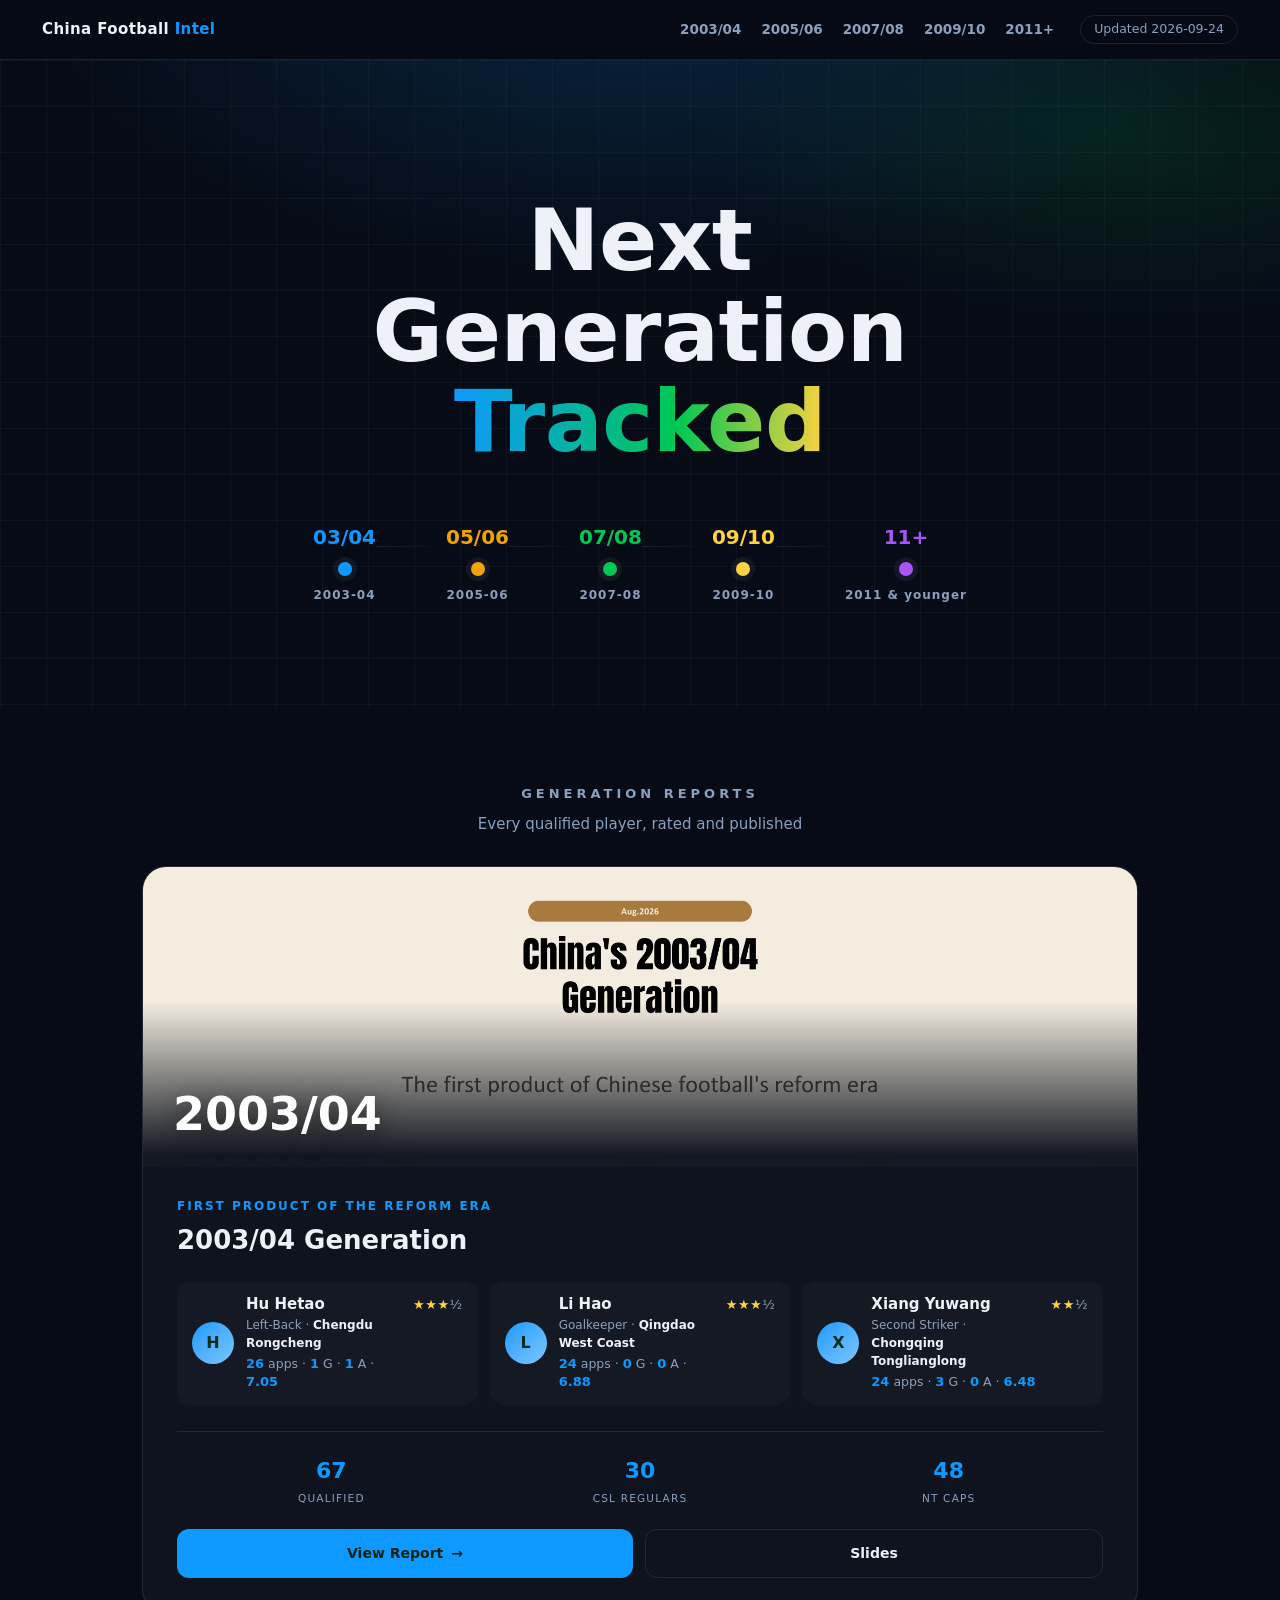
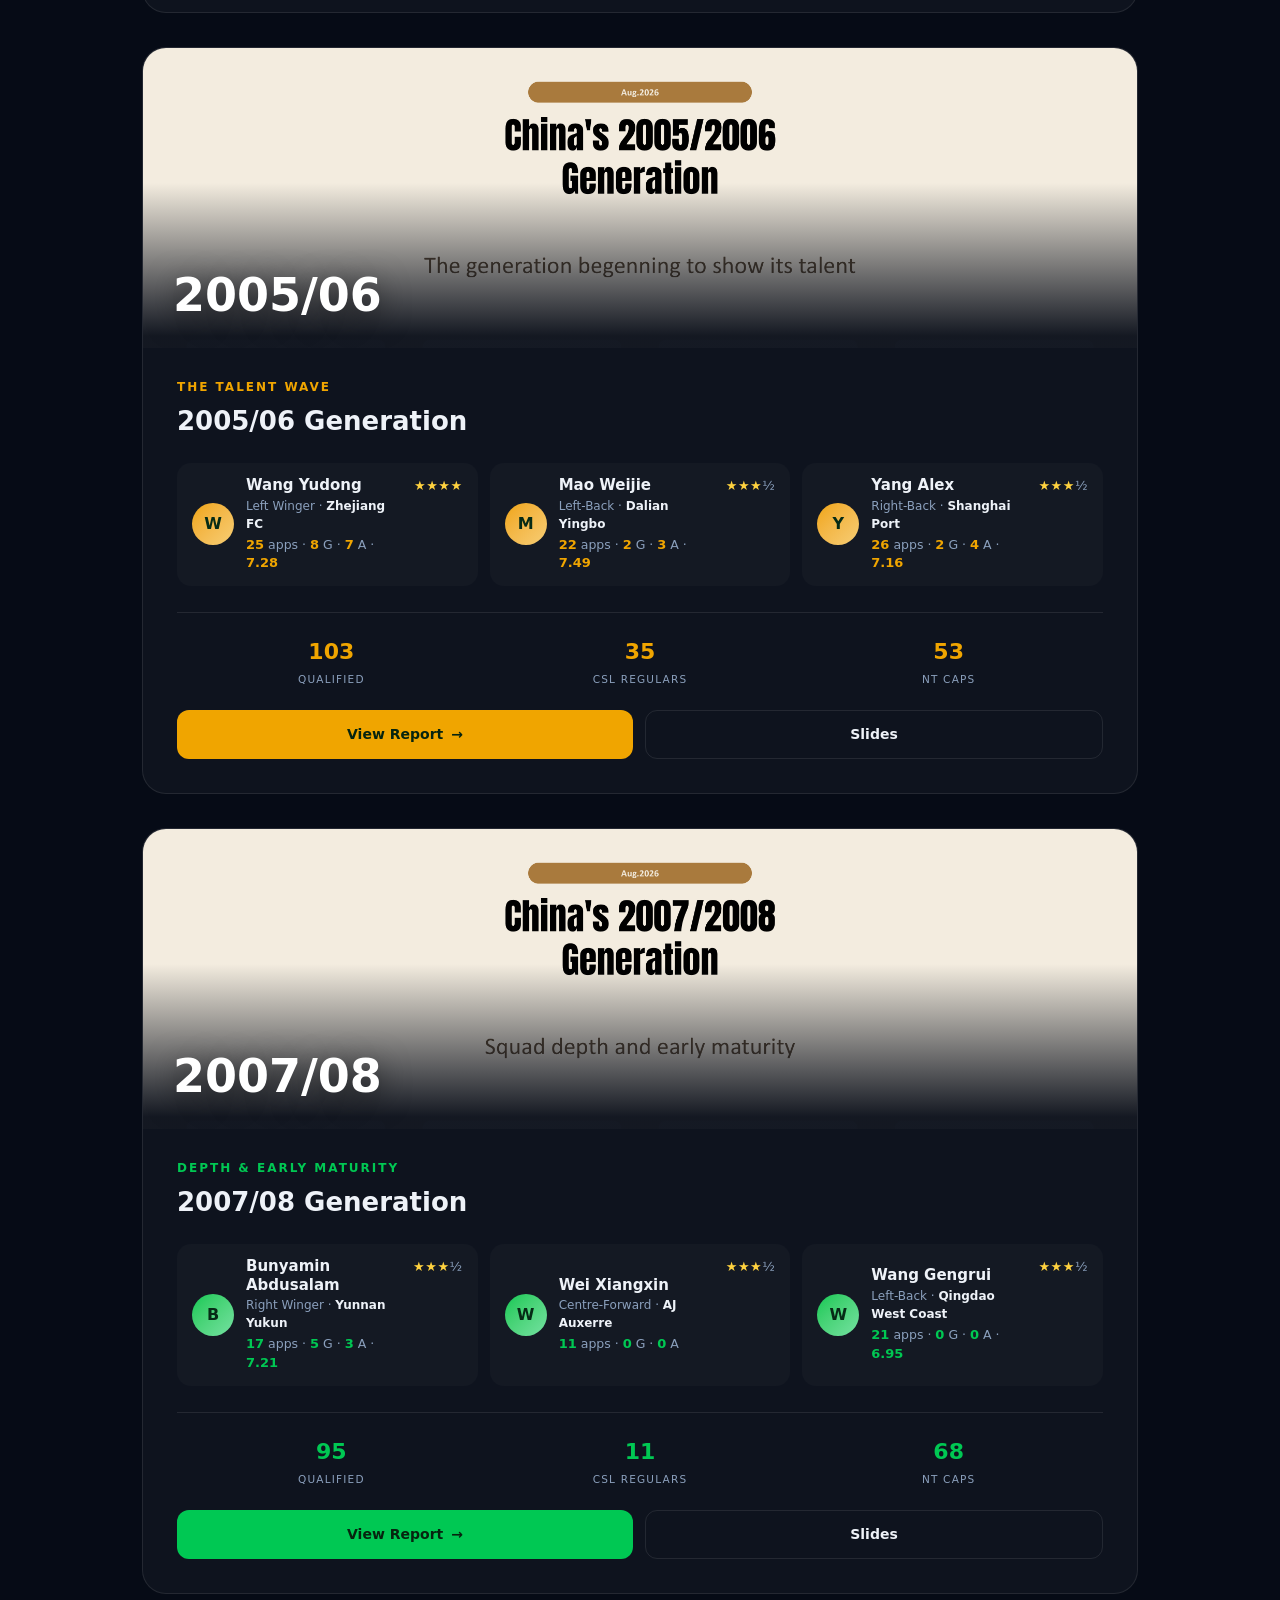
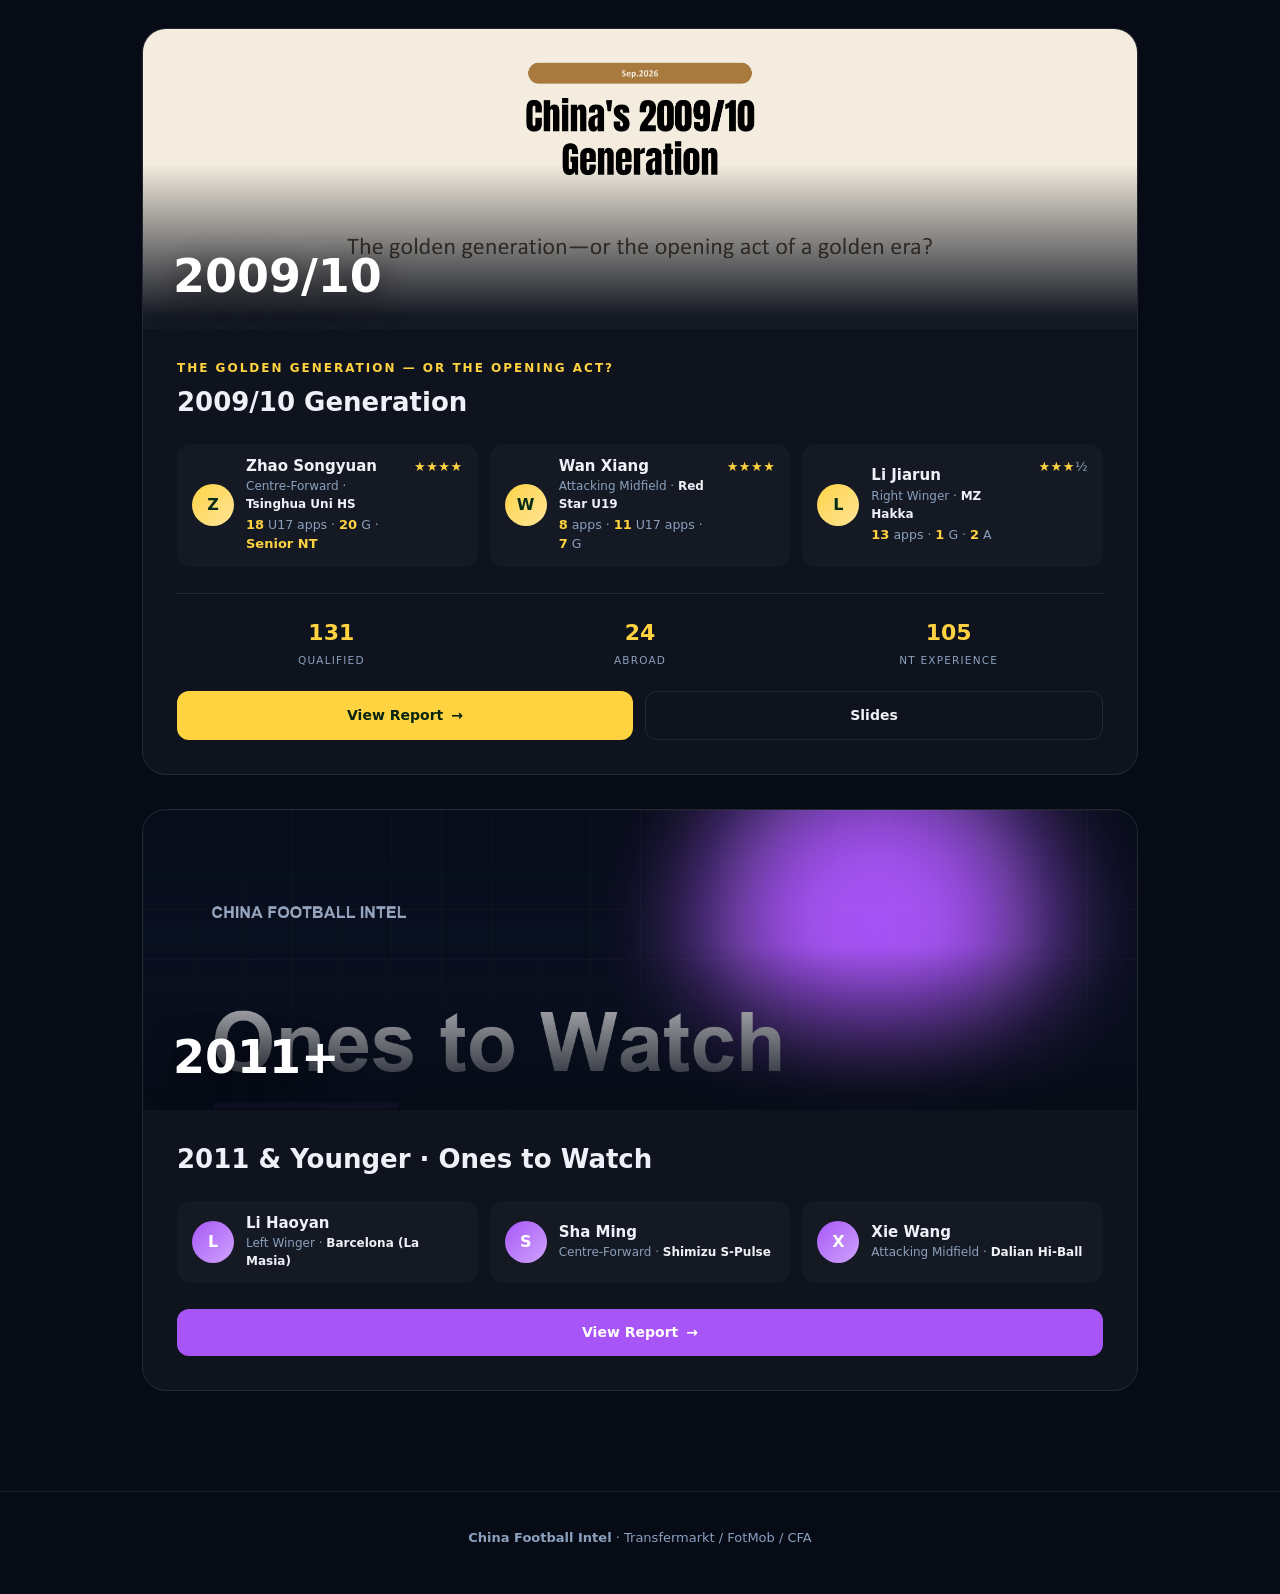
==== commit 63191fd2: "homepage: auto date label; strip Chinese comments; 09-10 EN restored" ====
--- a/index.html
+++ b/index.html
@@ -38,7 +38,7 @@
   h1 em{font-style:normal;background:linear-gradient(92deg,var(--blue),var(--green) 60%,var(--gold));
         -webkit-background-clip:text;background-clip:text;color:transparent}
 
-  /* 世代时间轴装饰 */
+  /* generation timeline */
   .timeline{position:relative;display:flex;align-items:center;margin-top:56px}
   .tl-node{display:flex;flex-direction:column;align-items:center;gap:10px}
   .tl-dot{width:14px;height:14px;border-radius:50%;background:var(--gc);box-shadow:0 0 0 5px rgba(255,255,255,.05)}
@@ -54,7 +54,7 @@
 
   .cards{display:grid;gap:34px}
 
-  /* 上下布局世代卡（PPT 封面横长竖短，全宽封面更合适） */
+  /* stacked generation cards (wide PPT cover) */
   .card{--gc:var(--blue);border-radius:24px;overflow:hidden;background:var(--panel);
         border:1px solid var(--line);transition:transform .35s,box-shadow .35s,border-color .35s;
         opacity:0;transform:translateY(28px)}
@@ -82,7 +82,7 @@
   .body .gen-label{font-size:12px;font-weight:700;letter-spacing:2px;text-transform:uppercase;color:var(--gc);margin-bottom:6px}
   .body h3{font-size:26px;font-weight:800;margin-bottom:22px}
 
-  /* 代表球员（数据 + 平均评分） */
+  /* lead players: data + average rating */
   .players{display:grid;grid-template-columns:repeat(3,1fr);gap:12px;margin-bottom:26px}
   .player{display:flex;align-items:center;gap:12px;padding:12px 14px;border-radius:14px;
           background:rgba(255,255,255,.025);border:1px solid transparent;transition:.25s}
@@ -98,7 +98,7 @@
   .stars{margin-left:auto;font-size:13px;color:var(--gold);letter-spacing:.5px;white-space:nowrap;align-self:flex-start}
   .stars i{font-style:normal;color:var(--ink2)}
 
-  /* 统计 */
+  /* stats */
   .stats{display:flex;padding-top:22px;border-top:1px solid var(--line);margin-bottom:22px}
   .stat{flex:1;text-align:center}
   .stat b{font-size:22px;font-weight:900;color:var(--gc)}
@@ -132,7 +132,7 @@
 <nav>
   <div class="logo">China Football <b>Intel</b></div>
   <div class="links"><a href="#g0304">2003/04</a><a href="#g0506">2005/06</a><a href="#g0708">2007/08</a><a href="#g0910">2009/10</a><a href="#g1113">2011+</a></div>
-  <div class="date">Updated 2026-09-18</div>
+  <div class="date">Updated 2026-09-24</div>
 </nav>
 
 <header>
@@ -284,7 +284,7 @@
   <b>China Football Intel</b> · Transfermarkt / FotMob / CFA
 </footer>
 
-<!-- 灯箱 -->
+<!-- lightbox -->
 <div id="lb" style="display:none;position:fixed;inset:0;background:rgba(5,9,18,.96);z-index:99;align-items:center;justify-content:center">
   <img id="lbImg" style="max-width:94vw;max-height:86vh;border-radius:10px" alt="">
   <div onclick="prevSlide()" style="position:absolute;left:20px;top:50%;transform:translateY(-50%);width:54px;height:54px;border-radius:50%;background:rgba(255,255,255,.07);border:1px solid rgba(255,255,255,.22);color:#fff;font-size:22px;display:flex;align-items:center;justify-content:center;cursor:pointer;transition:.15s;user-select:none" onmouseover="this.style.background='rgba(13,153,255,.35)'" onmouseout="this.style.background='rgba(255,255,255,.07)'">◀</div>
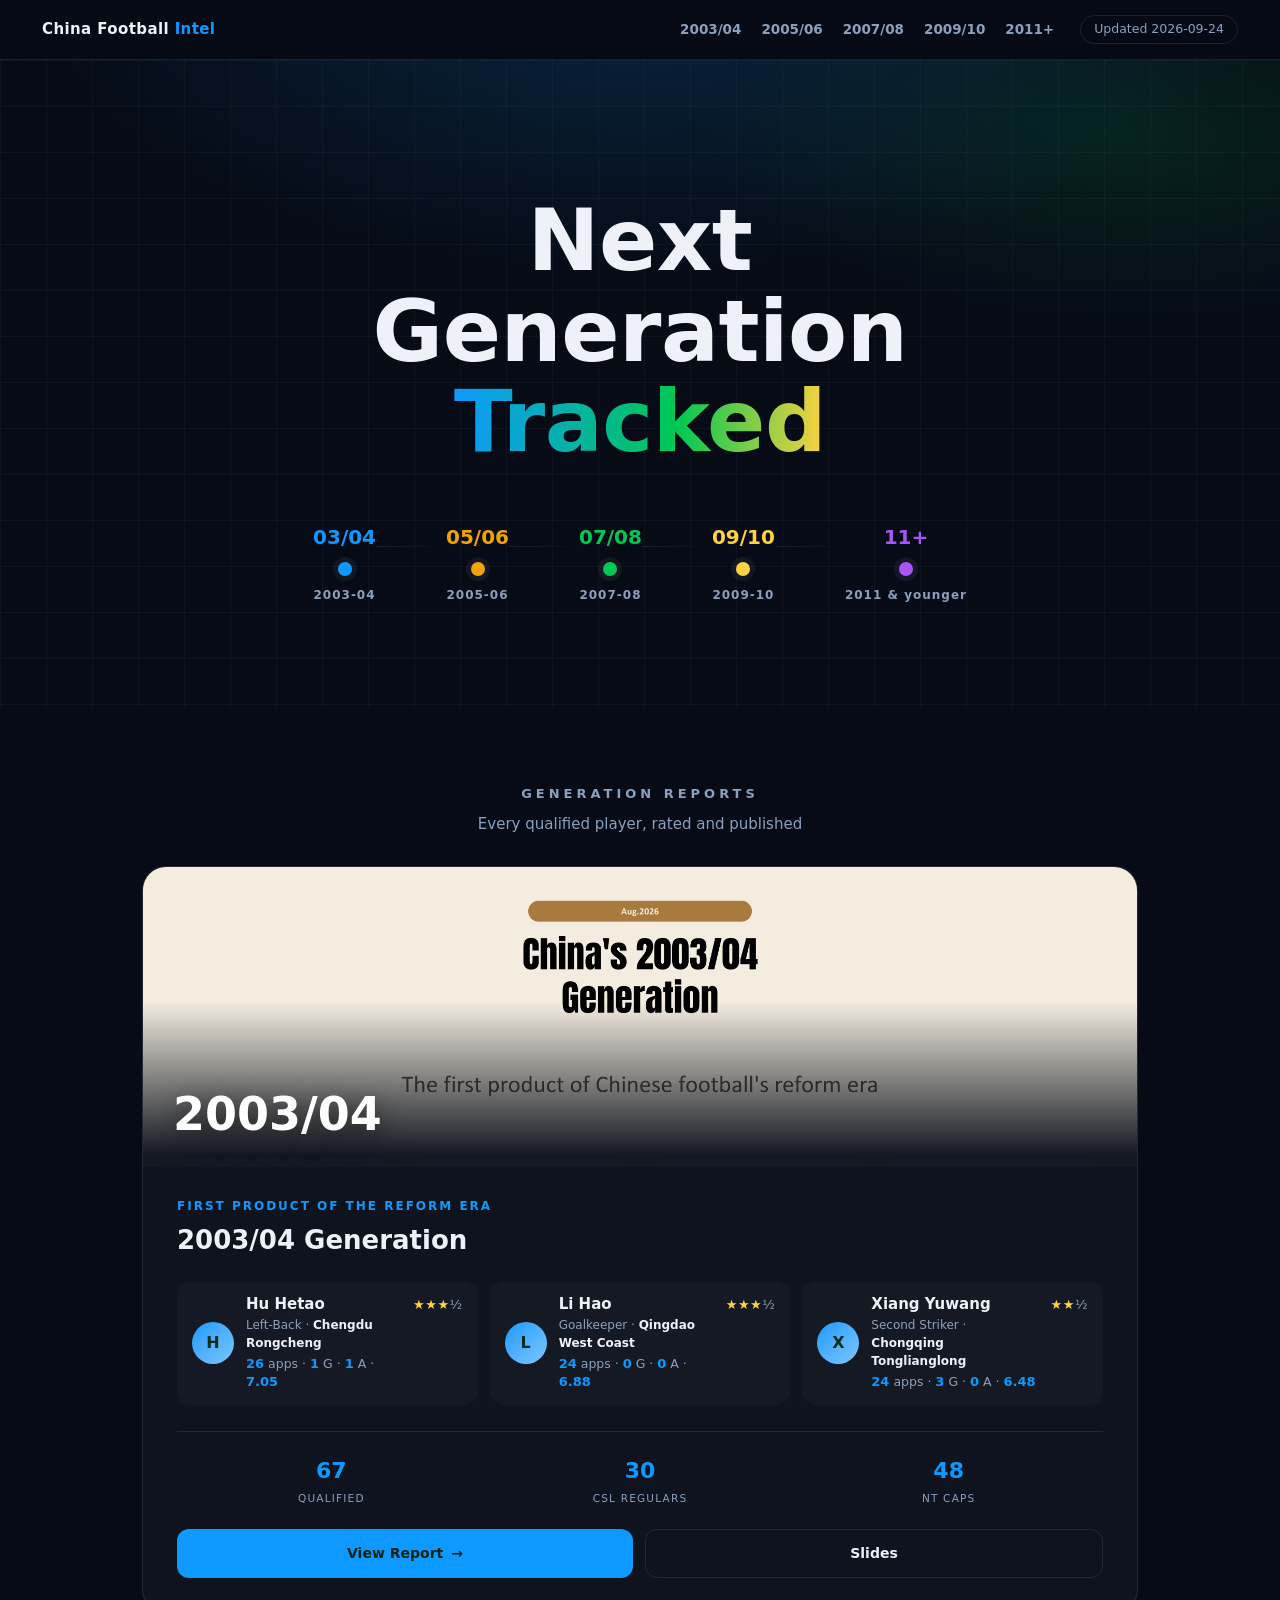
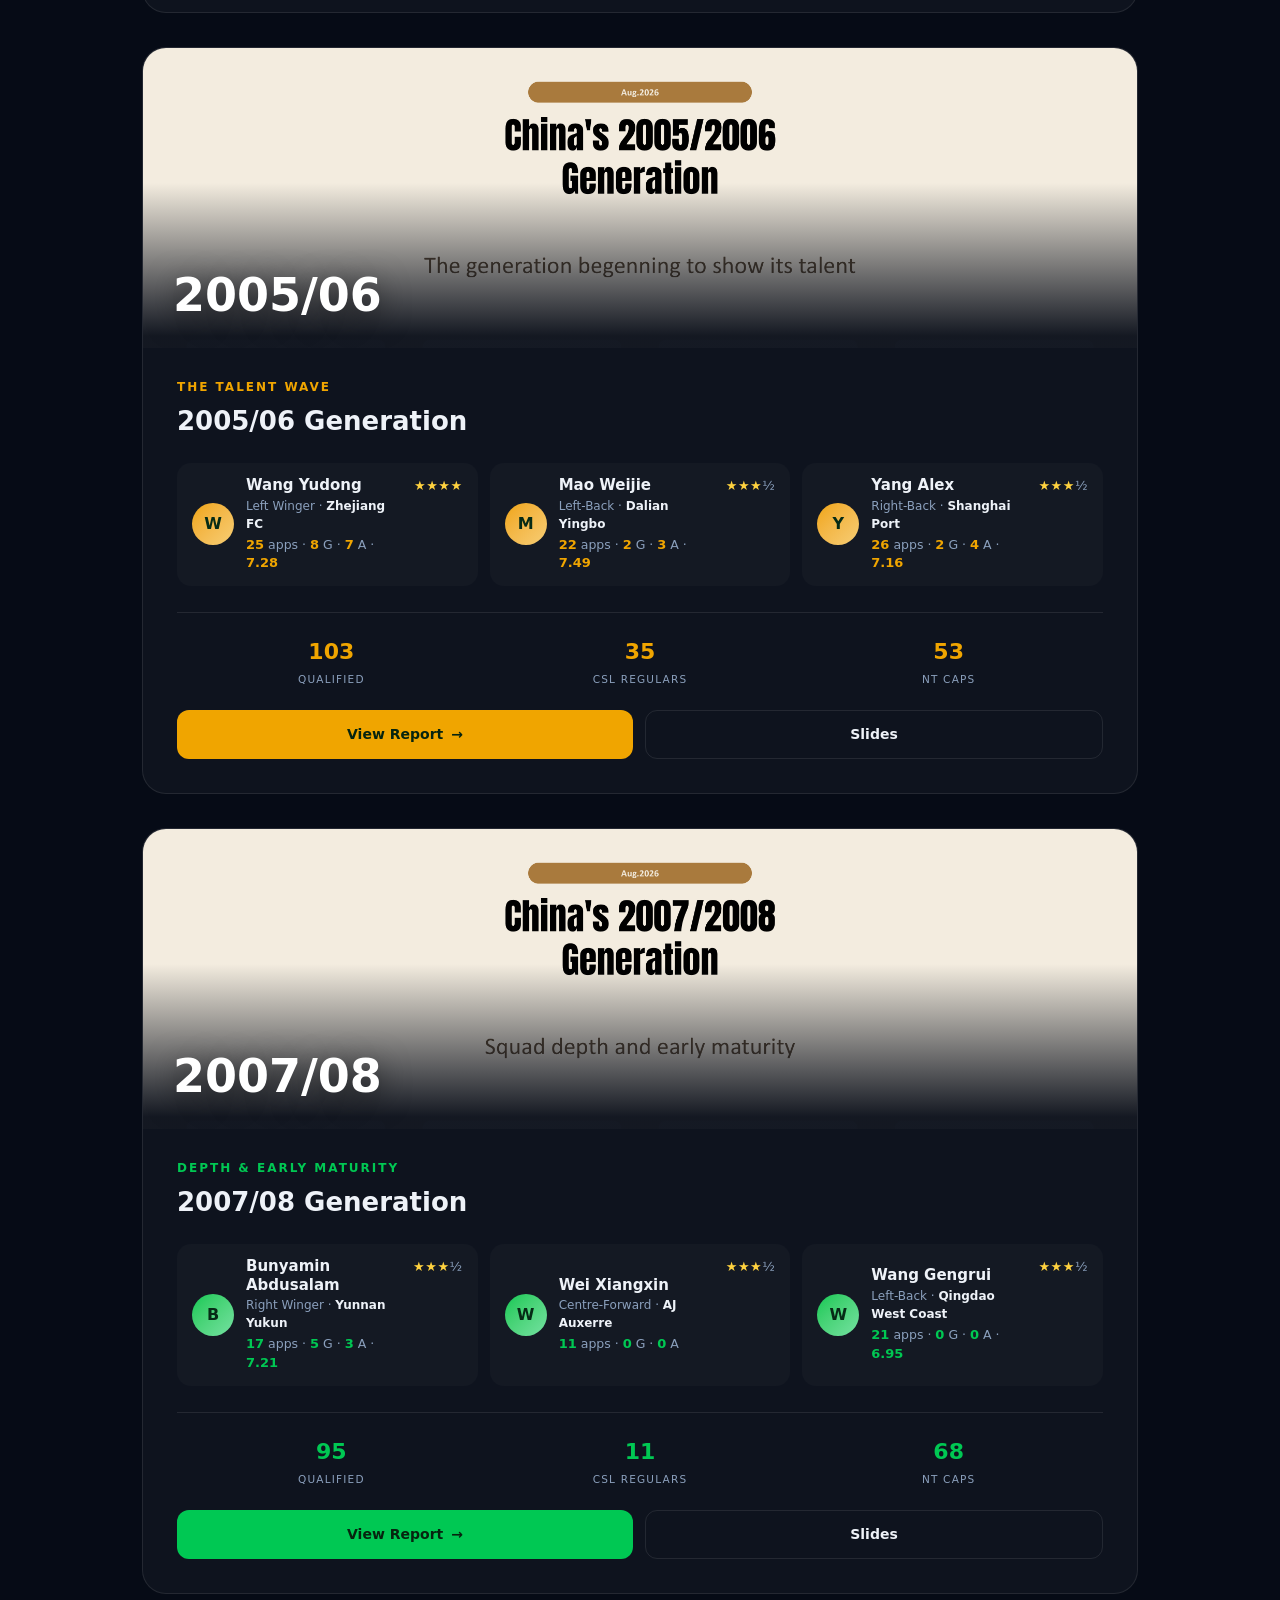
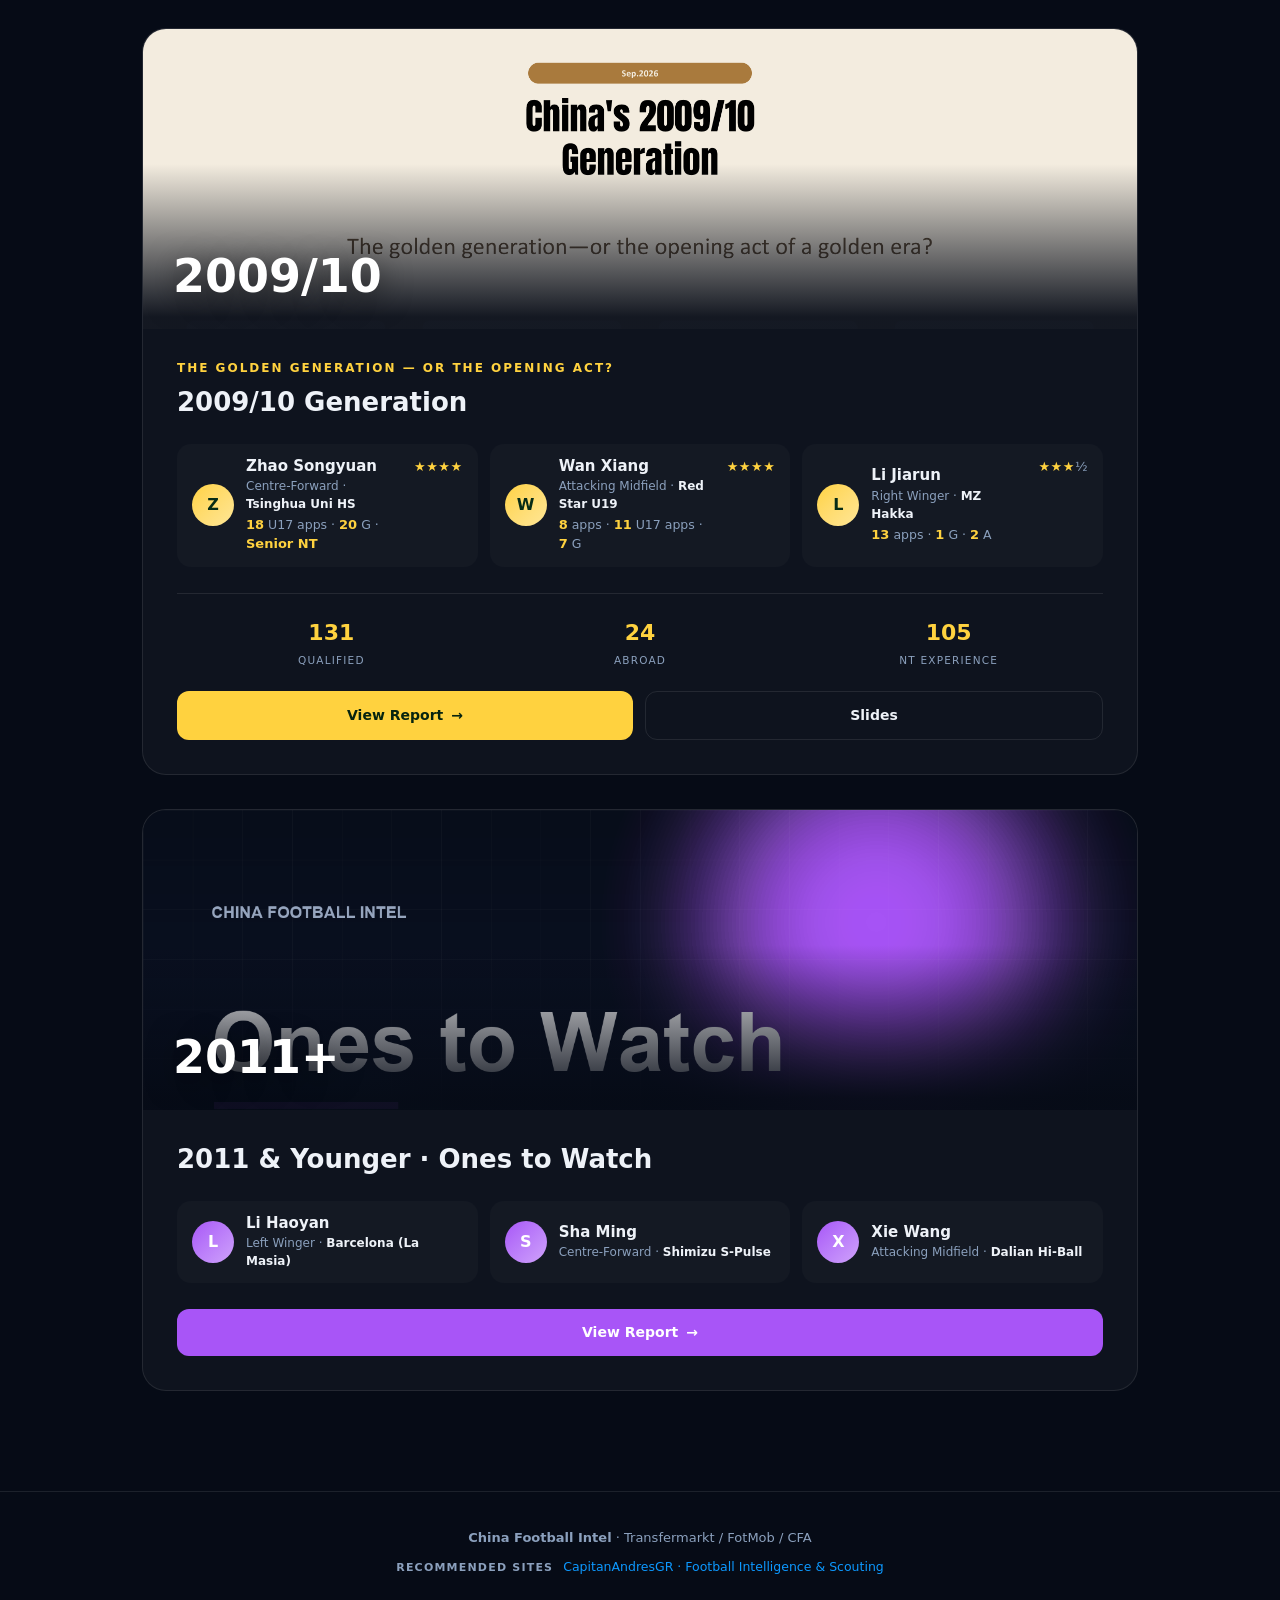
==== commit 4e8de18f: "首页页脚：Friend link -> Recommended Sites" ====
--- a/index.html
+++ b/index.html
@@ -116,6 +116,10 @@
 
   footer{border-top:1px solid var(--line);padding:36px 42px 46px;text-align:center;color:var(--ink2);font-size:13px}
   footer .src{margin-top:8px;font-size:12px;opacity:.65}
+  footer .rec-sites{margin-top:10px;font-size:12.5px}
+  footer .rec-sites .lbl{color:var(--ink2);font-size:11px;font-weight:700;letter-spacing:1.2px;text-transform:uppercase;margin-right:6px}
+  footer .rec-sites a{color:var(--blue)}
+  footer .rec-sites a:hover{text-decoration:underline}
 
   @media (max-width:820px){
     .cover{height:210px}
@@ -282,6 +286,7 @@
 
 <footer>
   <b>China Football Intel</b> · Transfermarkt / FotMob / CFA
+  <div class="rec-sites"><span class="lbl">Recommended Sites</span> <a href="https://capitanandresgr.com/" target="_blank" rel="noopener">CapitanAndresGR · Football Intelligence &amp; Scouting</a></div>
 </footer>
 
 <!-- lightbox -->
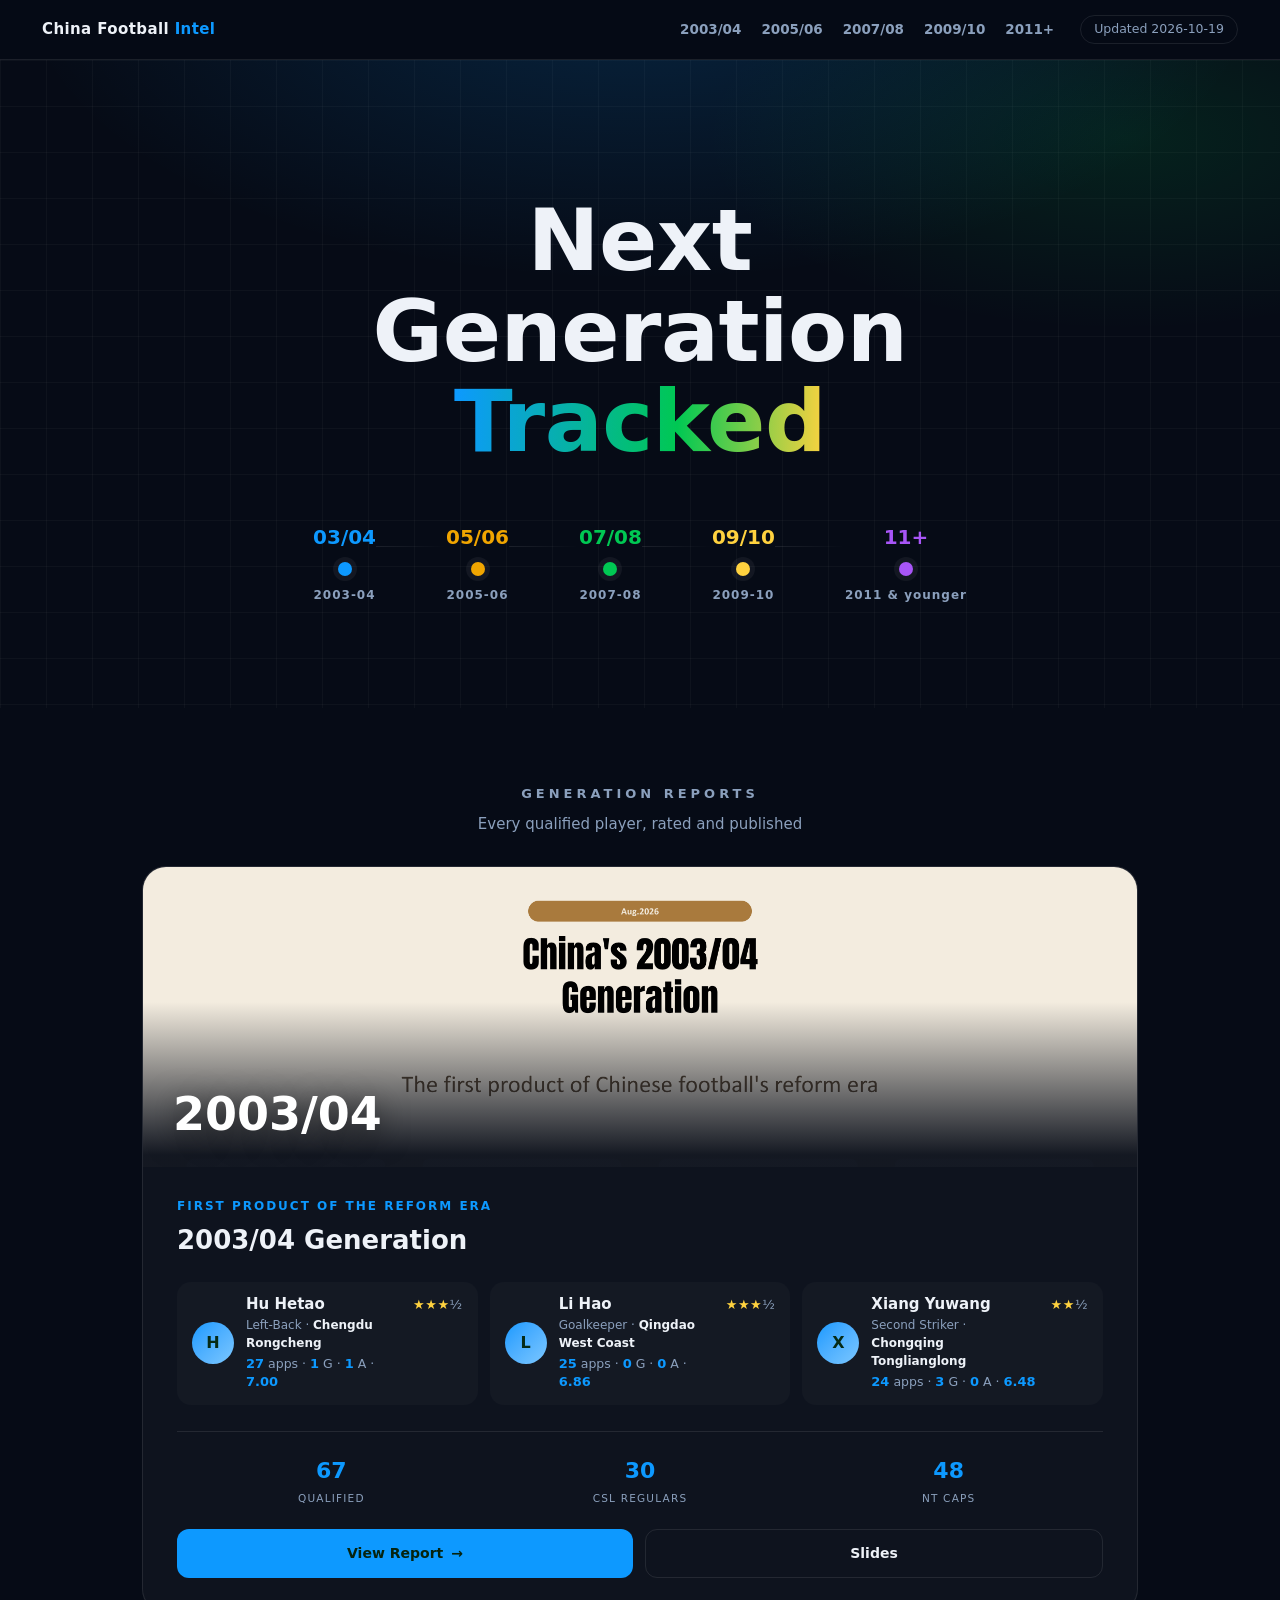
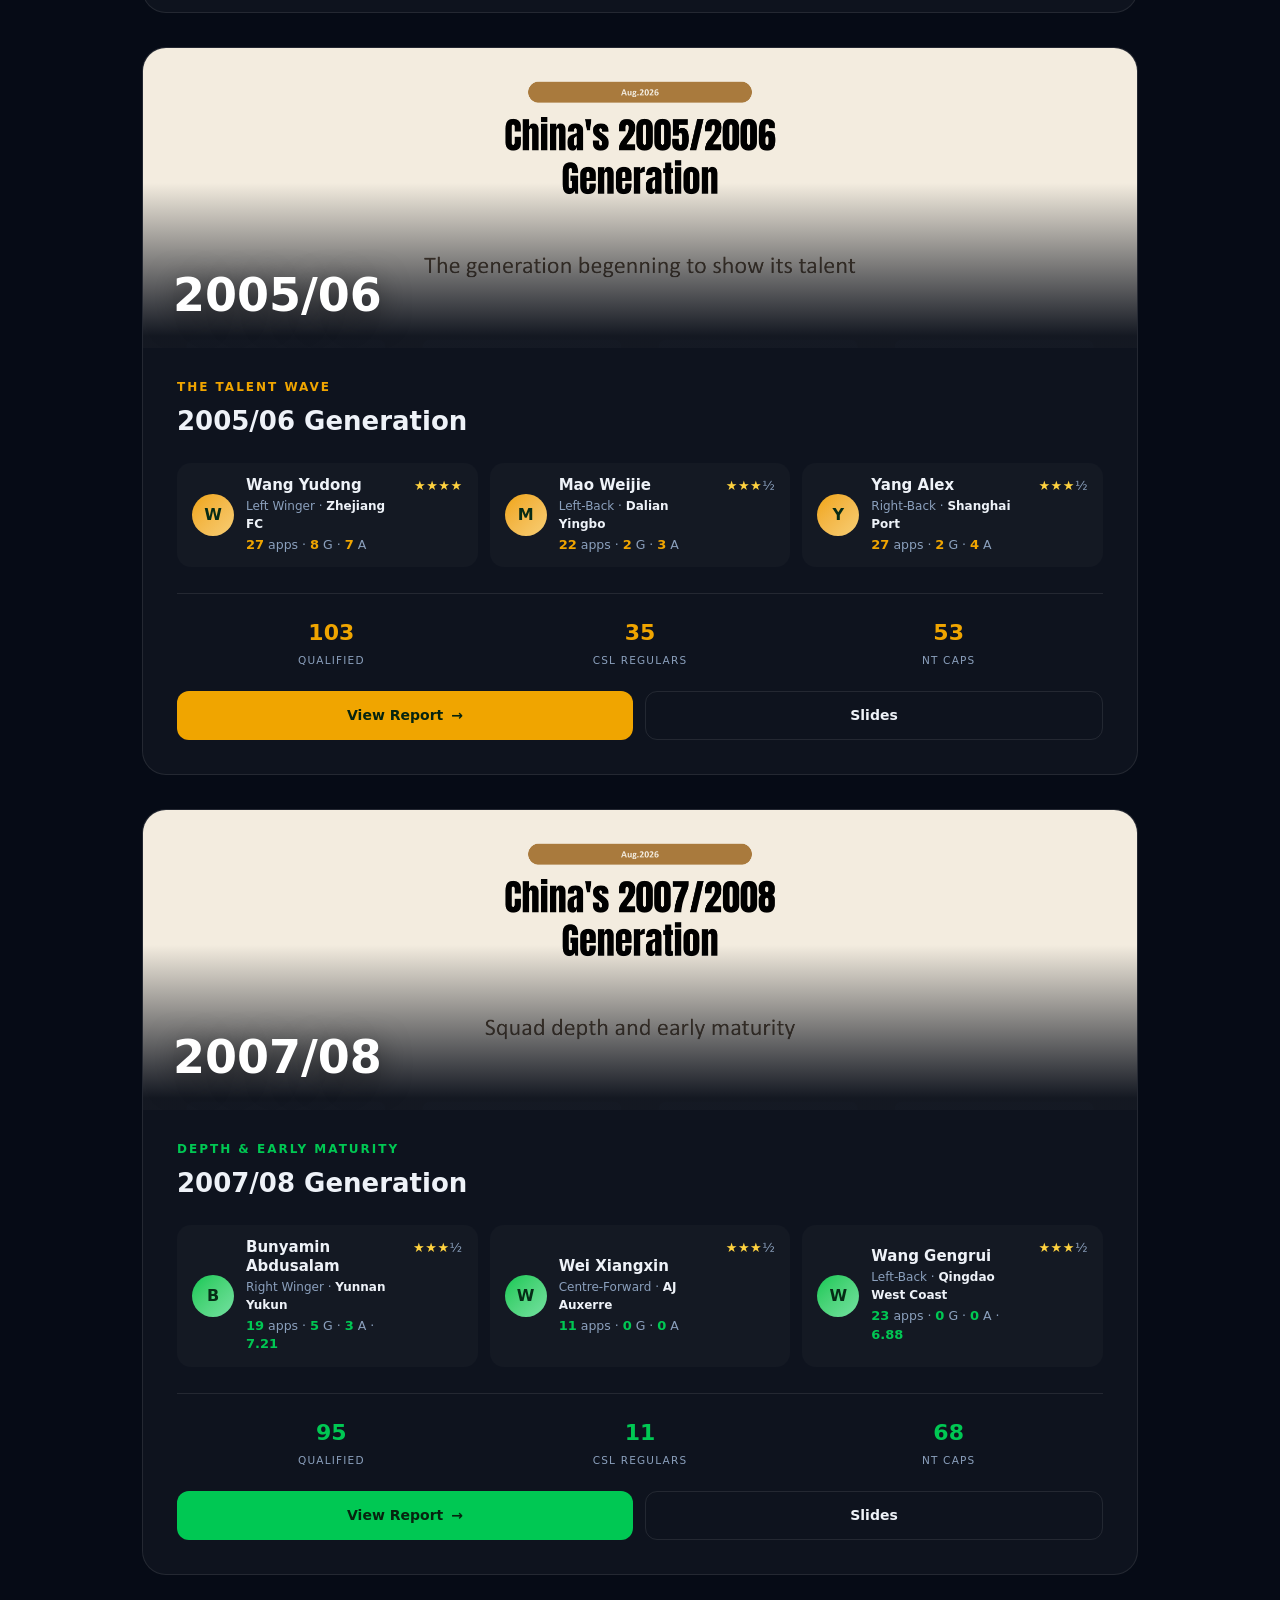
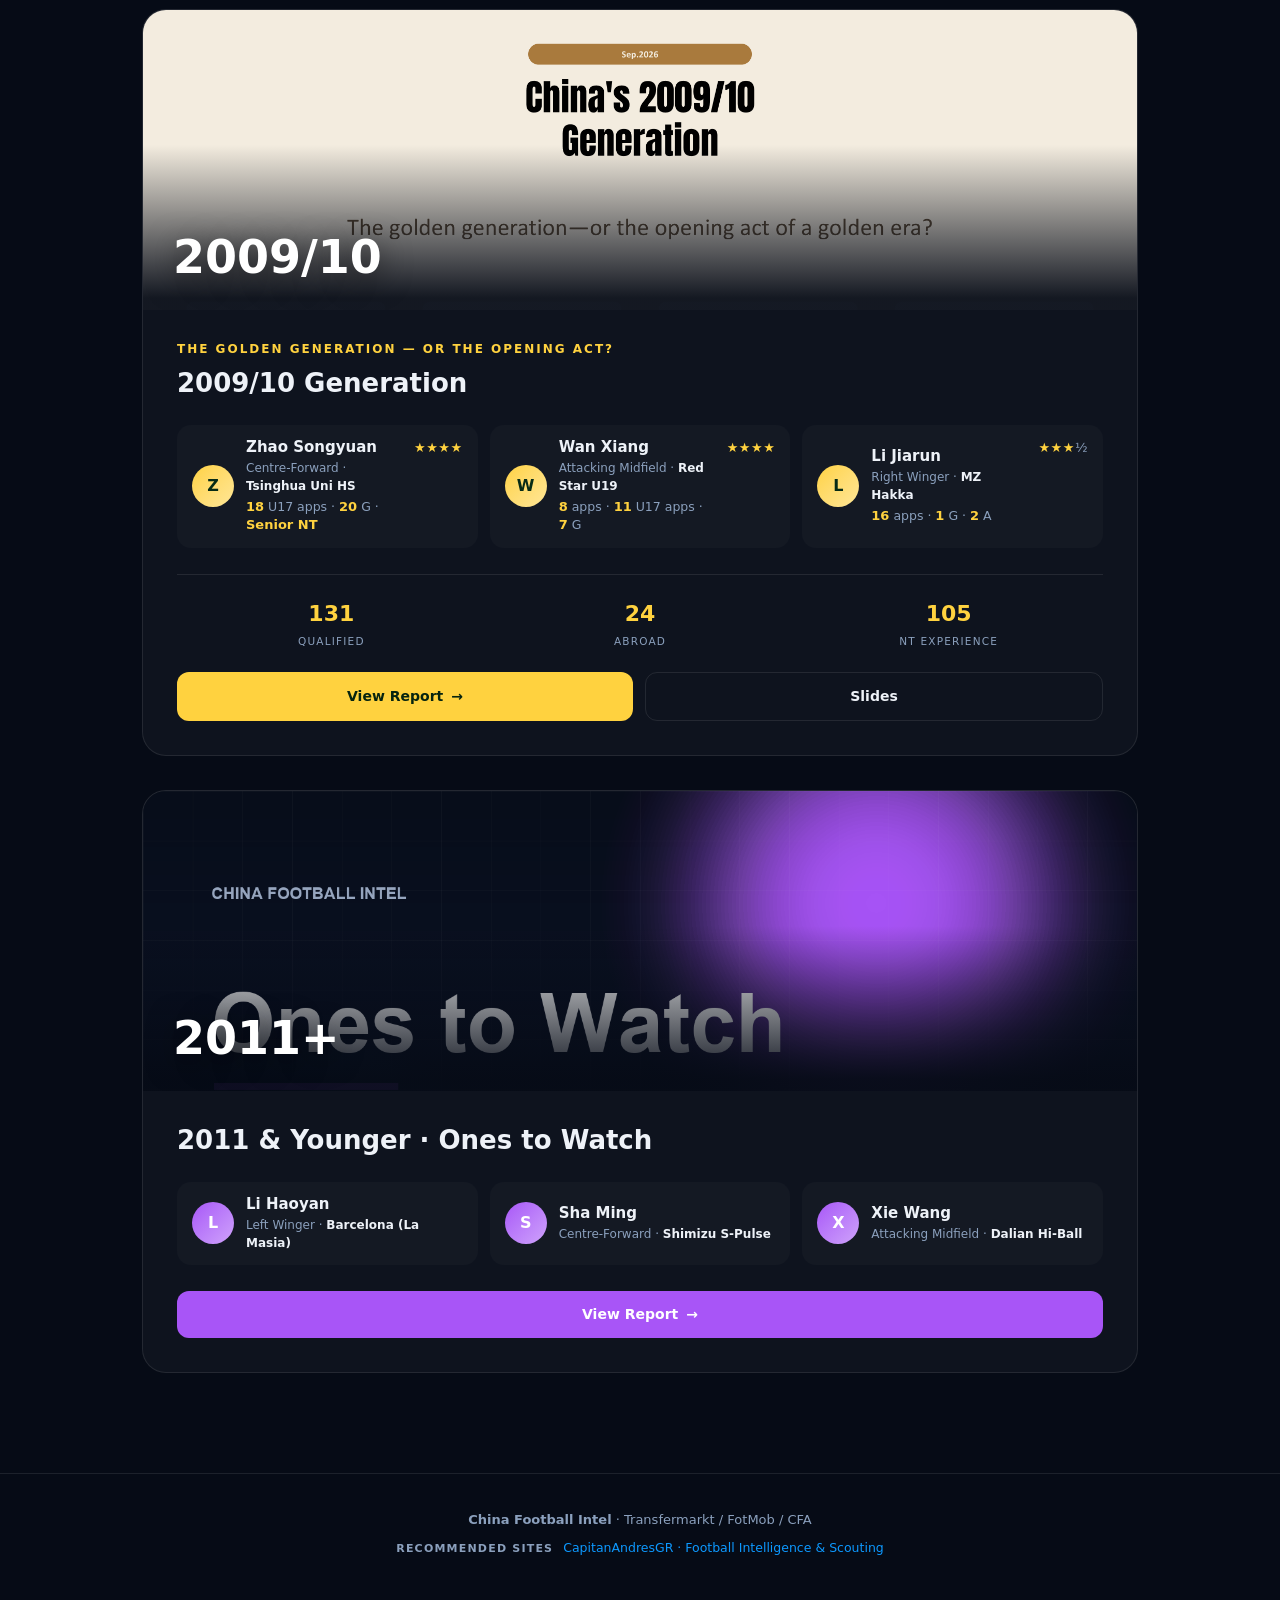
==== commit 2d13018d: "auto update 2026-10-19 (final)" ====
--- a/index.html
+++ b/index.html
@@ -136,7 +136,7 @@
 <nav>
   <div class="logo">China Football <b>Intel</b></div>
   <div class="links"><a href="#g0304">2003/04</a><a href="#g0506">2005/06</a><a href="#g0708">2007/08</a><a href="#g0910">2009/10</a><a href="#g1113">2011+</a></div>
-  <div class="date">Updated 2026-09-24</div>
+  <div class="date">Updated 2026-10-19</div>
 </nav>
 
 <header>
@@ -168,8 +168,8 @@
         <div class="gen-label">First product of the reform era</div>
         <h3>2003/04 Generation</h3>
         <div class="players">
-          <div class="player"><div class="avatar">H</div><div class="who"><b>Hu Hetao</b><span class="pos">Left-Back · <b>Chengdu Rongcheng</b></span><span class="num"><b>26</b> apps · <b>1</b> G · <b>1</b> A · <b>7.05</b></span></div><span class="stars">★★★<i>½</i></span></div>
-          <div class="player"><div class="avatar">L</div><div class="who"><b>Li Hao</b><span class="pos">Goalkeeper · <b>Qingdao West Coast</b></span><span class="num"><b>24</b> apps · <b>0</b> G · <b>0</b> A · <b>6.88</b></span></div><span class="stars">★★★<i>½</i></span></div>
+          <div class="player"><div class="avatar">H</div><div class="who"><b>Hu Hetao</b><span class="pos">Left-Back · <b>Chengdu Rongcheng</b></span><span class="num"><b>27</b> apps · <b>1</b> G · <b>1</b> A · <b>7.00</b></span></div><span class="stars">★★★<i>½</i></span></div>
+          <div class="player"><div class="avatar">L</div><div class="who"><b>Li Hao</b><span class="pos">Goalkeeper · <b>Qingdao West Coast</b></span><span class="num"><b>25</b> apps · <b>0</b> G · <b>0</b> A · <b>6.86</b></span></div><span class="stars">★★★<i>½</i></span></div>
           <div class="player"><div class="avatar">X</div><div class="who"><b>Xiang Yuwang</b><span class="pos">Second Striker · <b>Chongqing Tonglianglong</b></span><span class="num"><b>24</b> apps · <b>3</b> G · <b>0</b> A · <b>6.48</b></span></div><span class="stars">★★<i>½</i></span></div>
         </div>
         <div class="stats">
@@ -194,9 +194,9 @@
         <div class="gen-label">The talent wave</div>
         <h3>2005/06 Generation</h3>
         <div class="players">
-          <div class="player"><div class="avatar">W</div><div class="who"><b>Wang Yudong</b><span class="pos">Left Winger · <b>Zhejiang FC</b></span><span class="num"><b>25</b> apps · <b>8</b> G · <b>7</b> A · <b>7.28</b></span></div><span class="stars">★★★★</span></div>
-          <div class="player"><div class="avatar">M</div><div class="who"><b>Mao Weijie</b><span class="pos">Left-Back · <b>Dalian Yingbo</b></span><span class="num"><b>22</b> apps · <b>2</b> G · <b>3</b> A · <b>7.49</b></span></div><span class="stars">★★★<i>½</i></span></div>
-          <div class="player"><div class="avatar">Y</div><div class="who"><b>Yang Alex</b><span class="pos">Right-Back · <b>Shanghai Port</b></span><span class="num"><b>26</b> apps · <b>2</b> G · <b>4</b> A · <b>7.16</b></span></div><span class="stars">★★★<i>½</i></span></div>
+          <div class="player"><div class="avatar">W</div><div class="who"><b>Wang Yudong</b><span class="pos">Left Winger · <b>Zhejiang FC</b></span><span class="num"><b>27</b> apps · <b>8</b> G · <b>7</b> A</span></div><span class="stars">★★★★</span></div>
+          <div class="player"><div class="avatar">M</div><div class="who"><b>Mao Weijie</b><span class="pos">Left-Back · <b>Dalian Yingbo</b></span><span class="num"><b>22</b> apps · <b>2</b> G · <b>3</b> A</span></div><span class="stars">★★★<i>½</i></span></div>
+          <div class="player"><div class="avatar">Y</div><div class="who"><b>Yang Alex</b><span class="pos">Right-Back · <b>Shanghai Port</b></span><span class="num"><b>27</b> apps · <b>2</b> G · <b>4</b> A</span></div><span class="stars">★★★<i>½</i></span></div>
         </div>
         <div class="stats">
           <div class="stat"><b>103</b><span>Qualified</span></div>
@@ -220,9 +220,9 @@
         <div class="gen-label">Depth &amp; early maturity</div>
         <h3>2007/08 Generation</h3>
         <div class="players">
-          <div class="player"><div class="avatar">B</div><div class="who"><b>Bunyamin Abdusalam</b><span class="pos">Right Winger · <b>Yunnan Yukun</b></span><span class="num"><b>17</b> apps · <b>5</b> G · <b>3</b> A · <b>7.21</b></span></div><span class="stars">★★★<i>½</i></span></div>
+          <div class="player"><div class="avatar">B</div><div class="who"><b>Bunyamin Abdusalam</b><span class="pos">Right Winger · <b>Yunnan Yukun</b></span><span class="num"><b>19</b> apps · <b>5</b> G · <b>3</b> A · <b>7.21</b></span></div><span class="stars">★★★<i>½</i></span></div>
           <div class="player"><div class="avatar">W</div><div class="who"><b>Wei Xiangxin</b><span class="pos">Centre-Forward · <b>AJ Auxerre</b></span><span class="num"><b>11</b> apps · <b>0</b> G · <b>0</b> A</span></div><span class="stars">★★★<i>½</i></span></div>
-          <div class="player"><div class="avatar">W</div><div class="who"><b>Wang Gengrui</b><span class="pos">Left-Back · <b>Qingdao West Coast</b></span><span class="num"><b>21</b> apps · <b>0</b> G · <b>0</b> A · <b>6.95</b></span></div><span class="stars">★★★<i>½</i></span></div>
+          <div class="player"><div class="avatar">W</div><div class="who"><b>Wang Gengrui</b><span class="pos">Left-Back · <b>Qingdao West Coast</b></span><span class="num"><b>23</b> apps · <b>0</b> G · <b>0</b> A · <b>6.88</b></span></div><span class="stars">★★★<i>½</i></span></div>
         </div>
         <div class="stats">
           <div class="stat"><b>95</b><span>Qualified</span></div>
@@ -248,7 +248,7 @@
         <div class="players">
           <div class="player"><div class="avatar">Z</div><div class="who"><b>Zhao Songyuan</b><span class="pos">Centre-Forward · <b>Tsinghua Uni HS</b></span><span class="num"><b>18</b> U17 apps · <b>20</b> G · <b>Senior NT</b></span></div><span class="stars">★★★★</span></div>
           <div class="player"><div class="avatar">W</div><div class="who"><b>Wan Xiang</b><span class="pos">Attacking Midfield · <b>Red Star U19</b></span><span class="num"><b>8</b> apps · <b>11</b> U17 apps · <b>7</b> G</span></div><span class="stars">★★★★</span></div>
-          <div class="player"><div class="avatar">L</div><div class="who"><b>Li Jiarun</b><span class="pos">Right Winger · <b>MZ Hakka</b></span><span class="num"><b>13</b> apps · <b>1</b> G · <b>2</b> A</span></div><span class="stars">★★★<i>½</i></span></div>
+          <div class="player"><div class="avatar">L</div><div class="who"><b>Li Jiarun</b><span class="pos">Right Winger · <b>MZ Hakka</b></span><span class="num"><b>16</b> apps · <b>1</b> G · <b>2</b> A</span></div><span class="stars">★★★<i>½</i></span></div>
         </div>
         <div class="stats">
           <div class="stat"><b>131</b><span>Qualified</span></div>
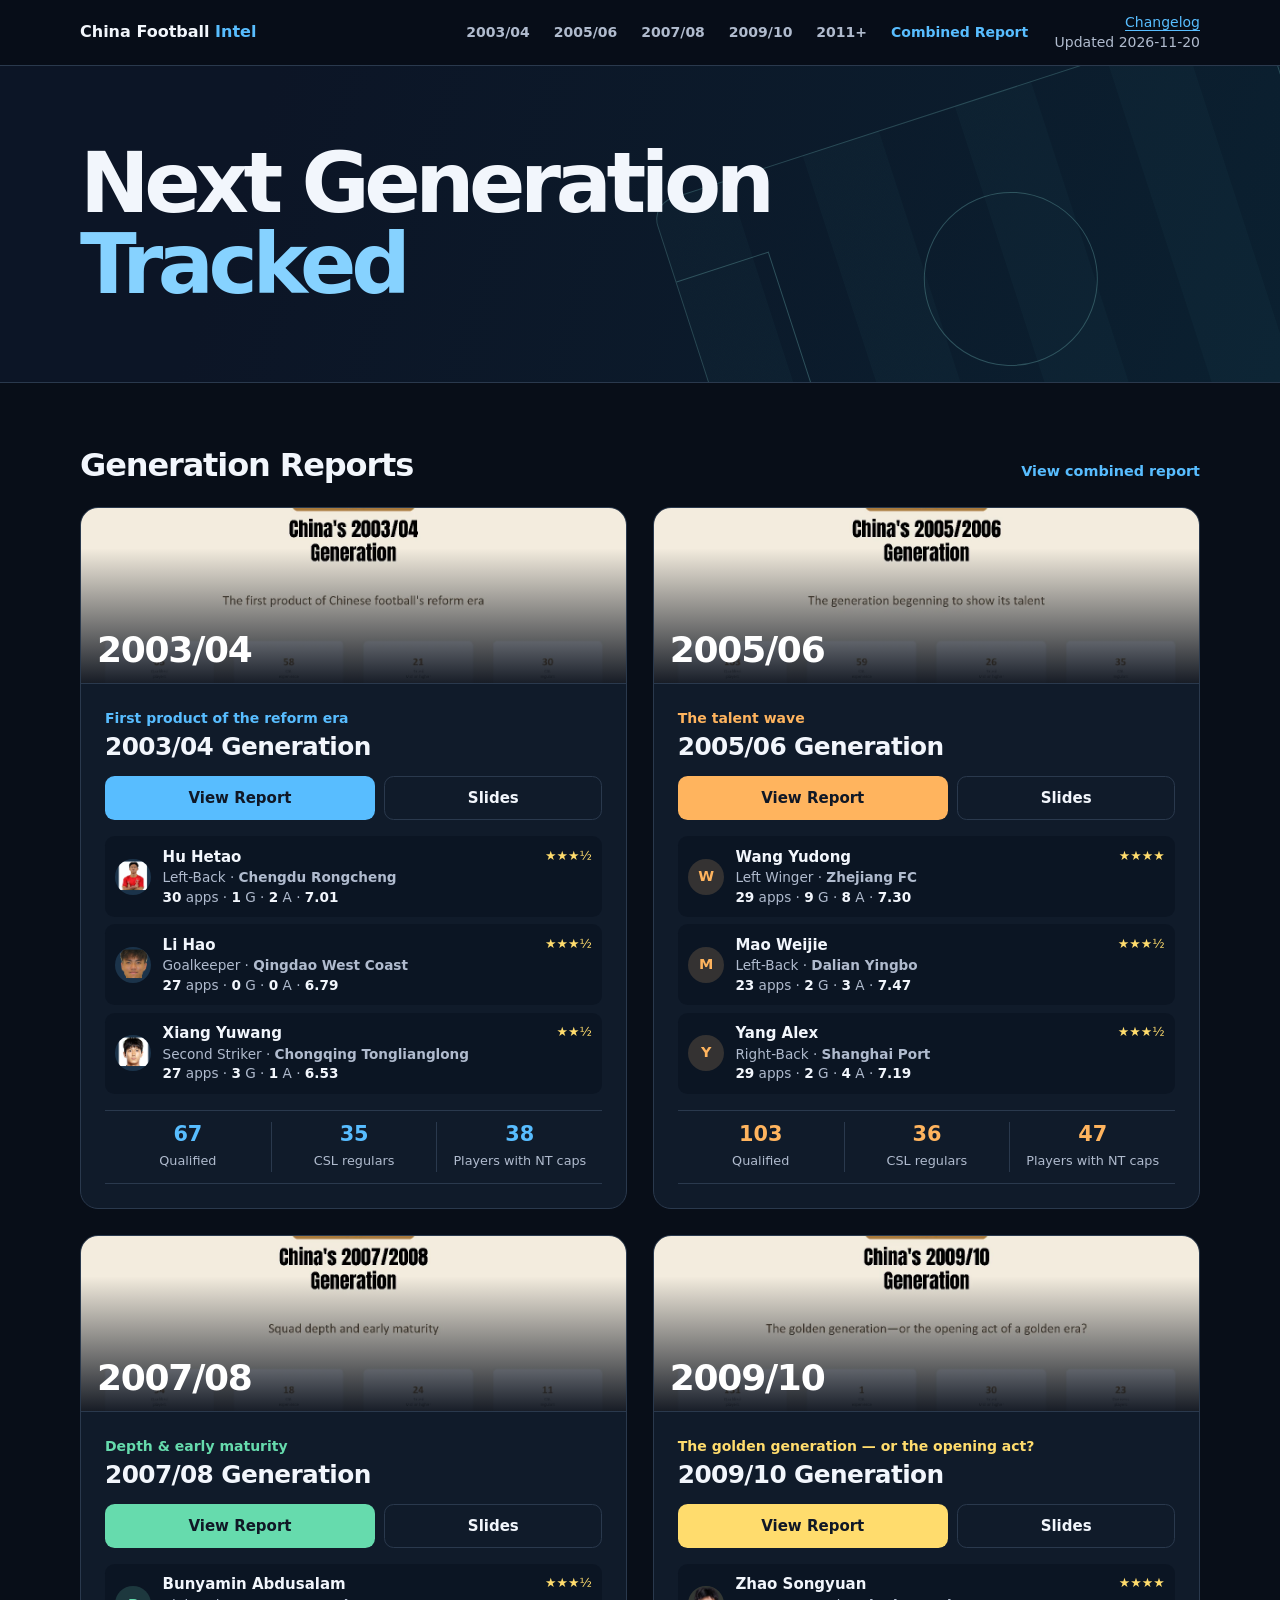
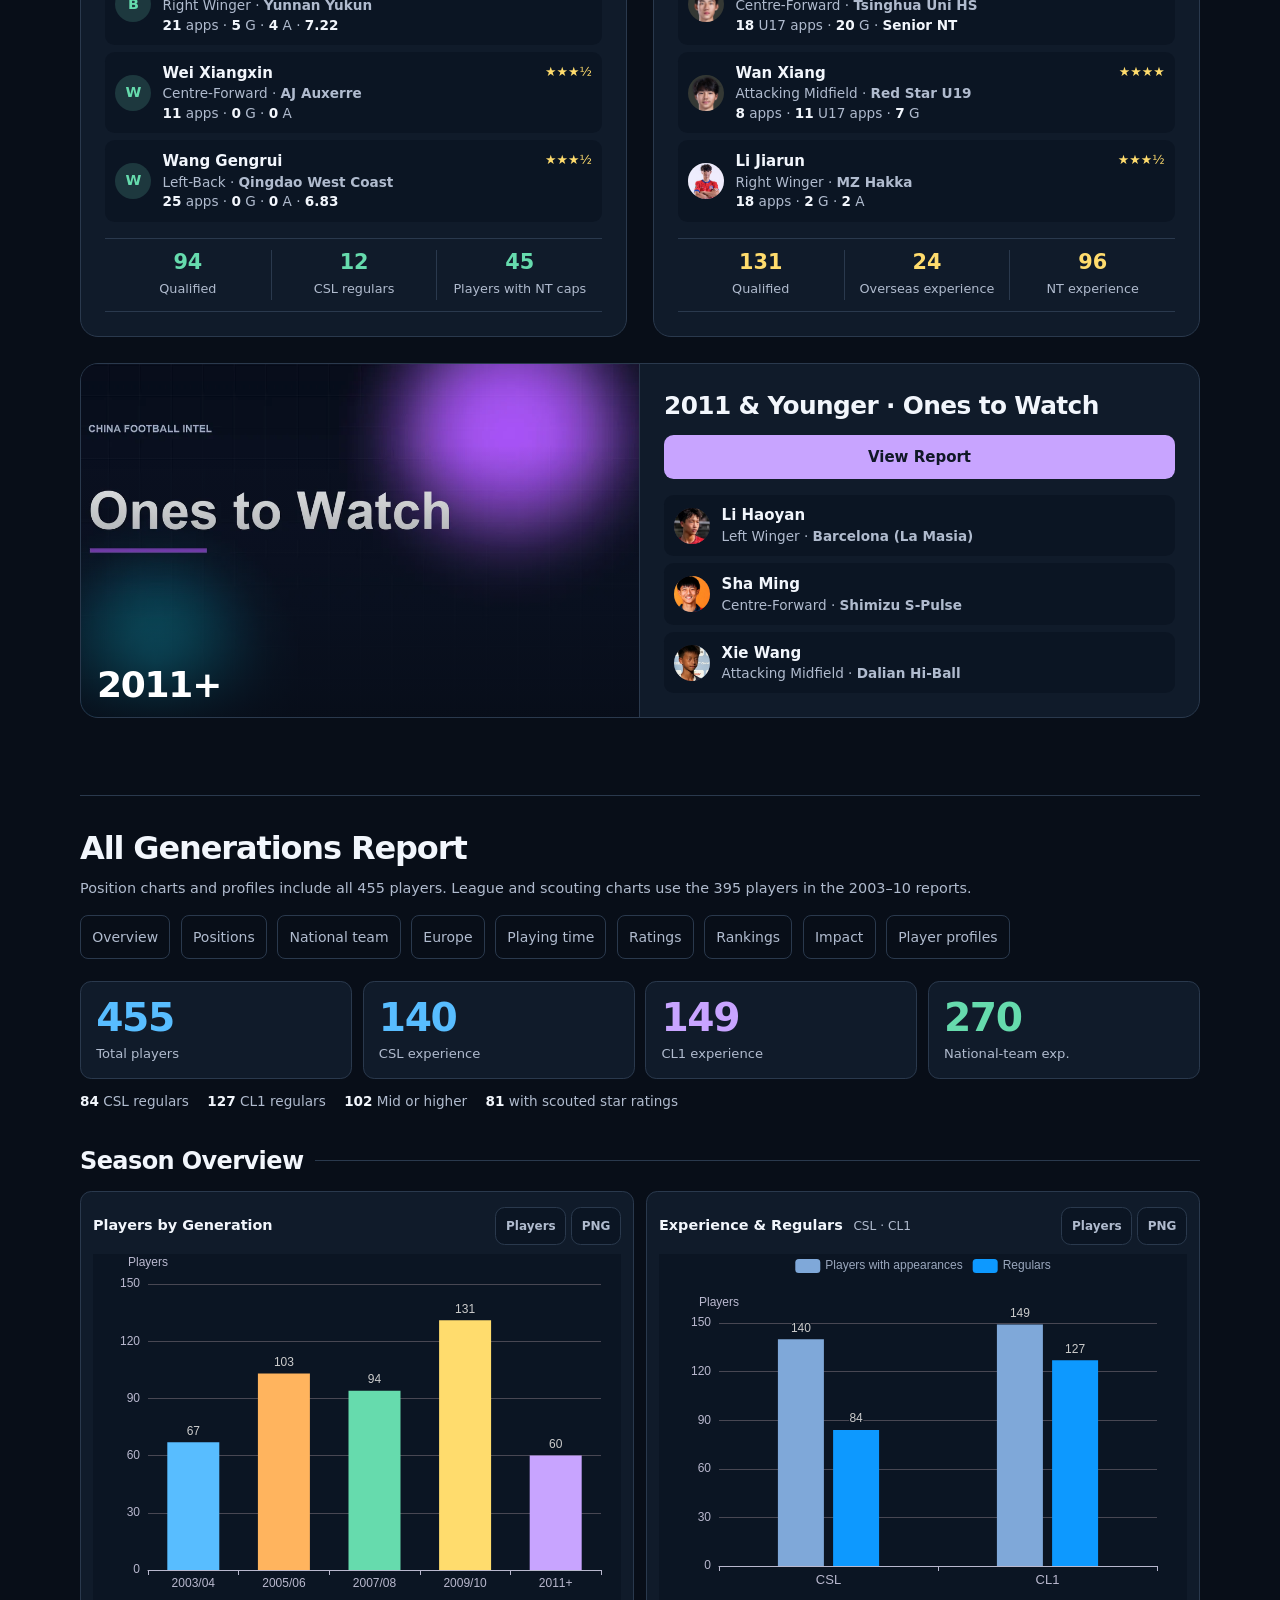
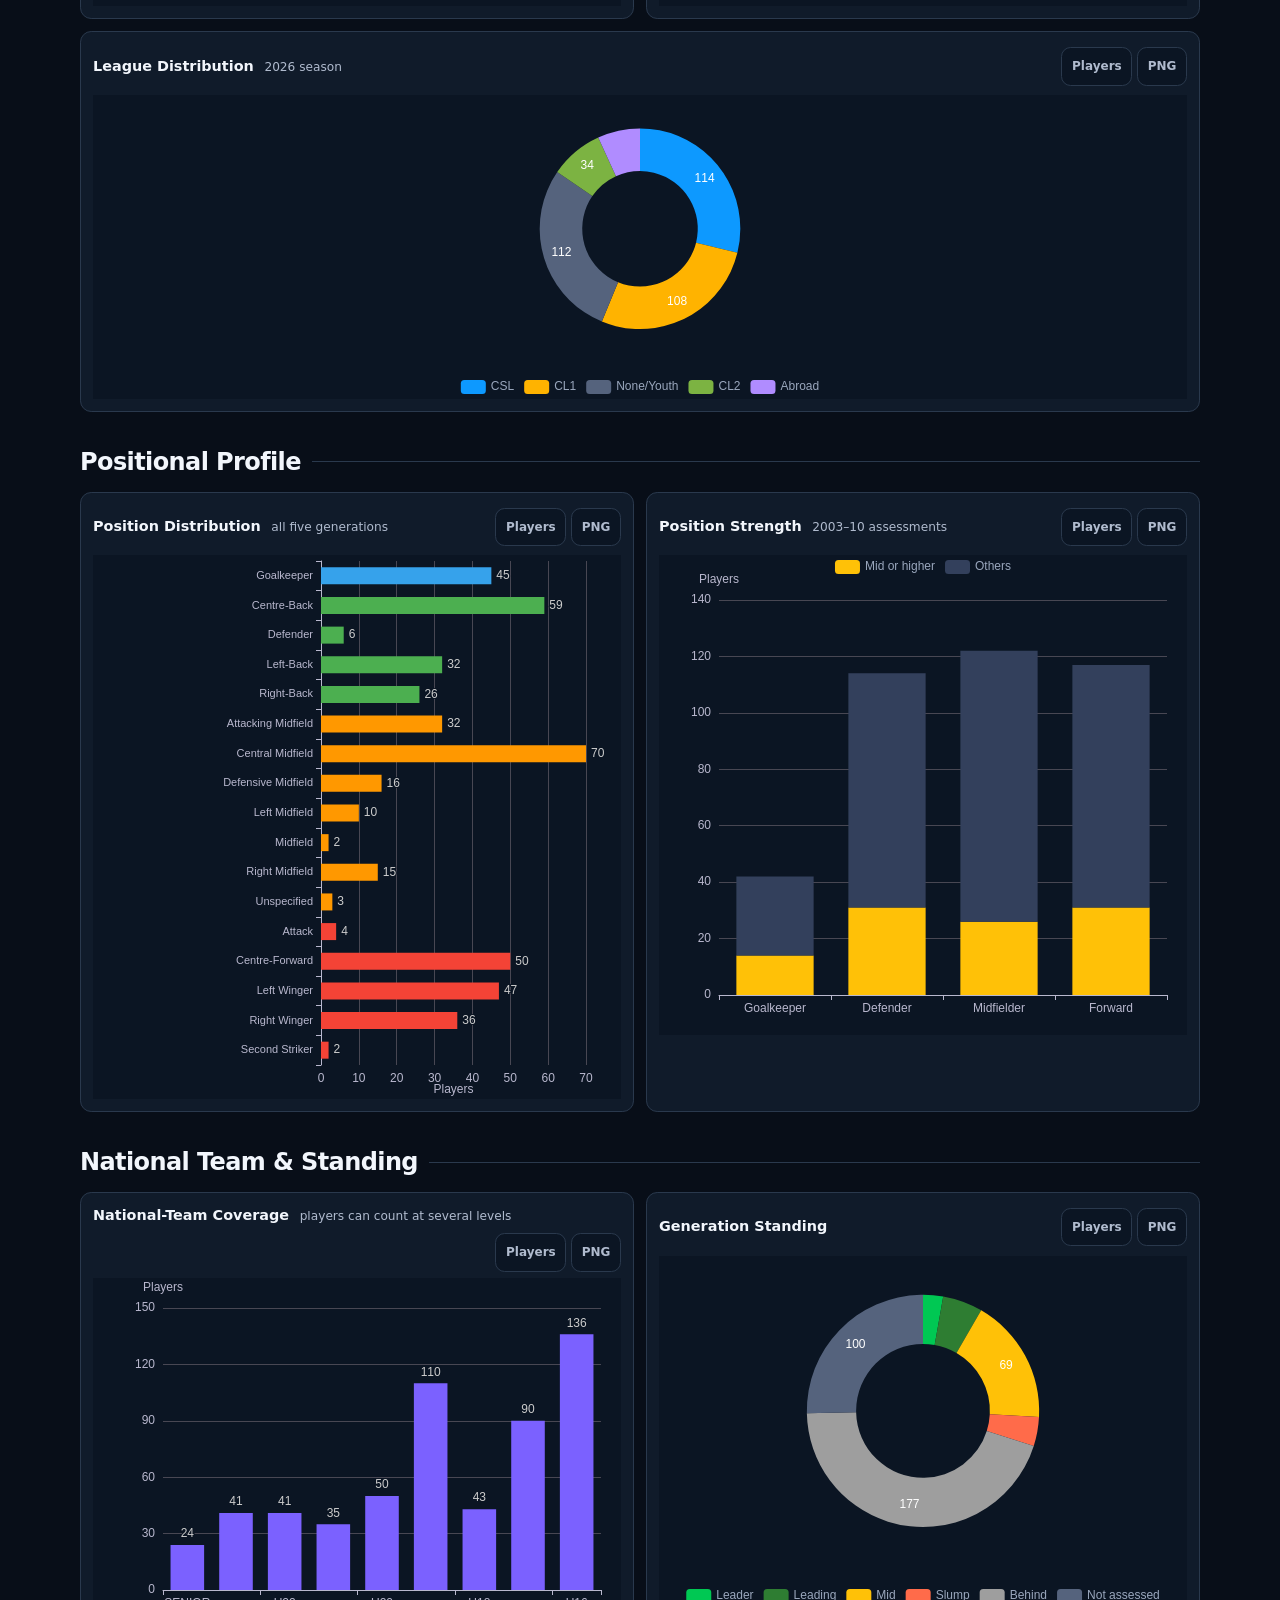
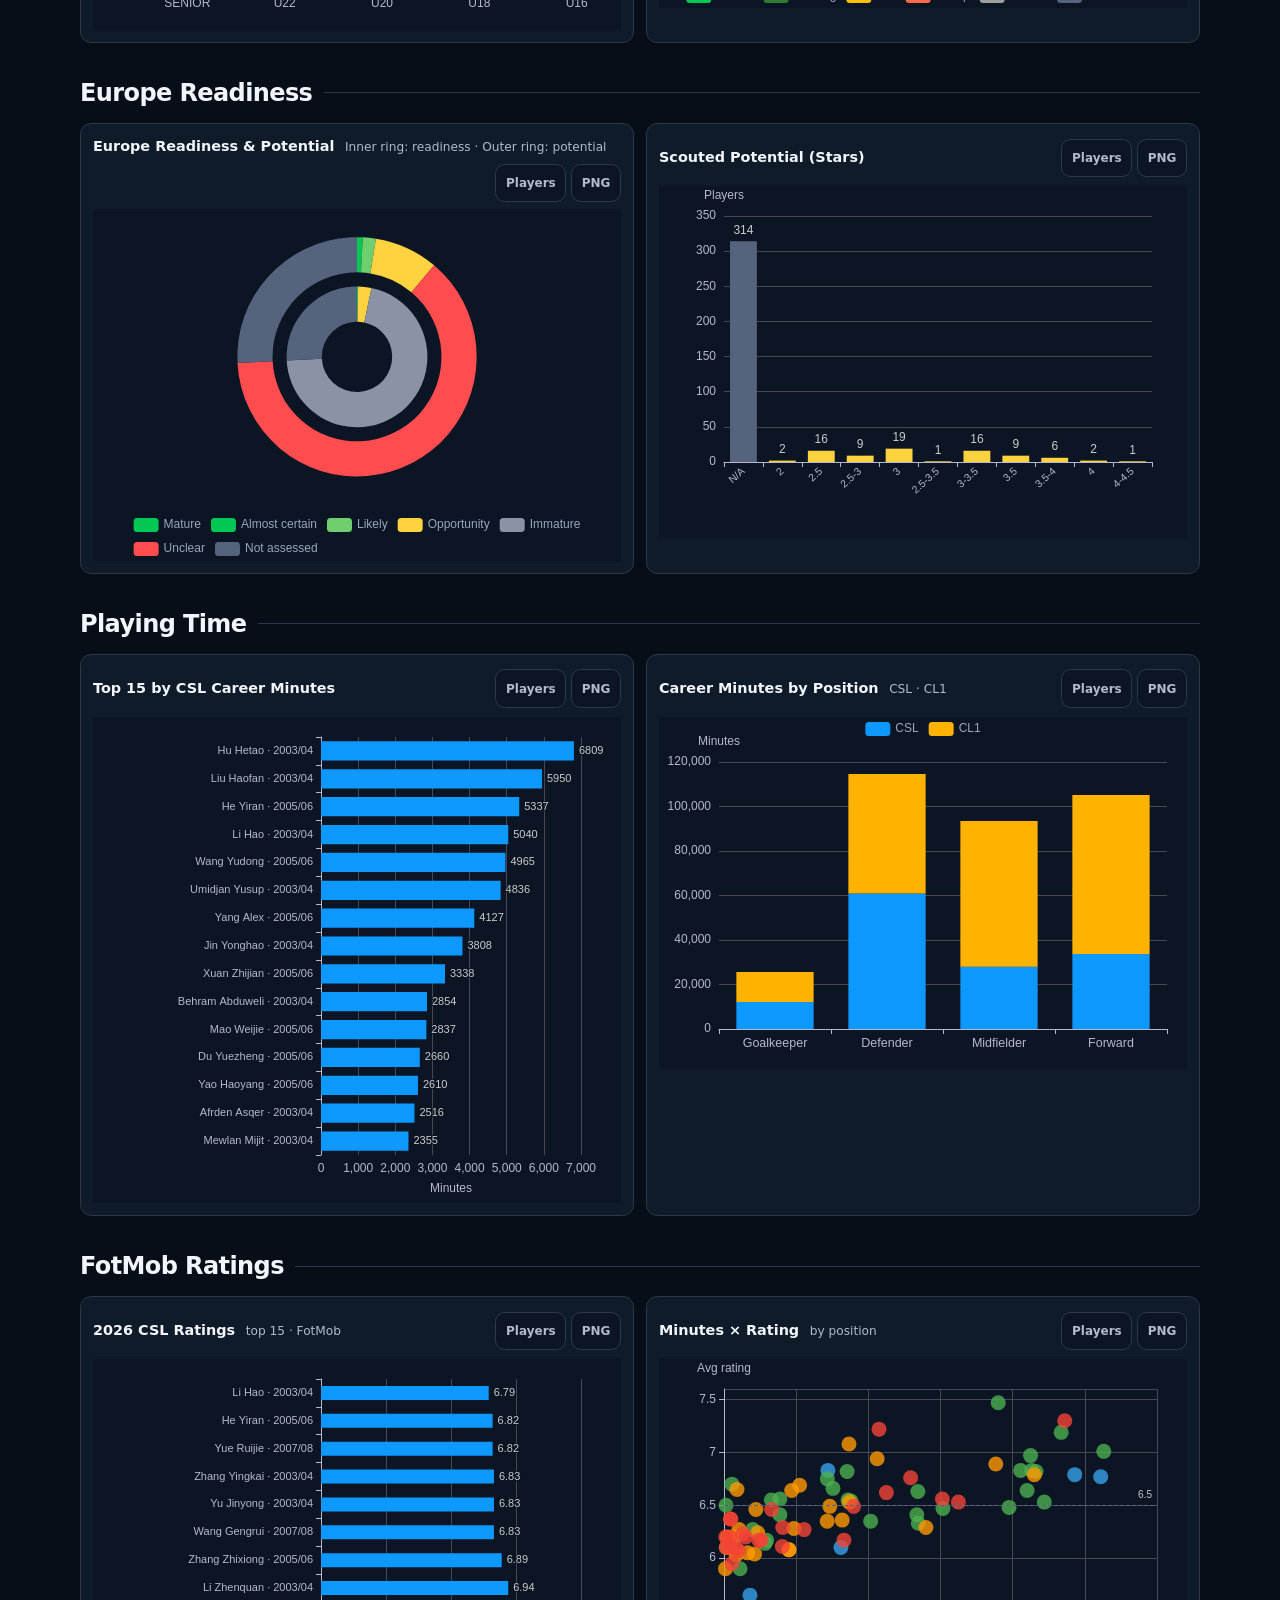
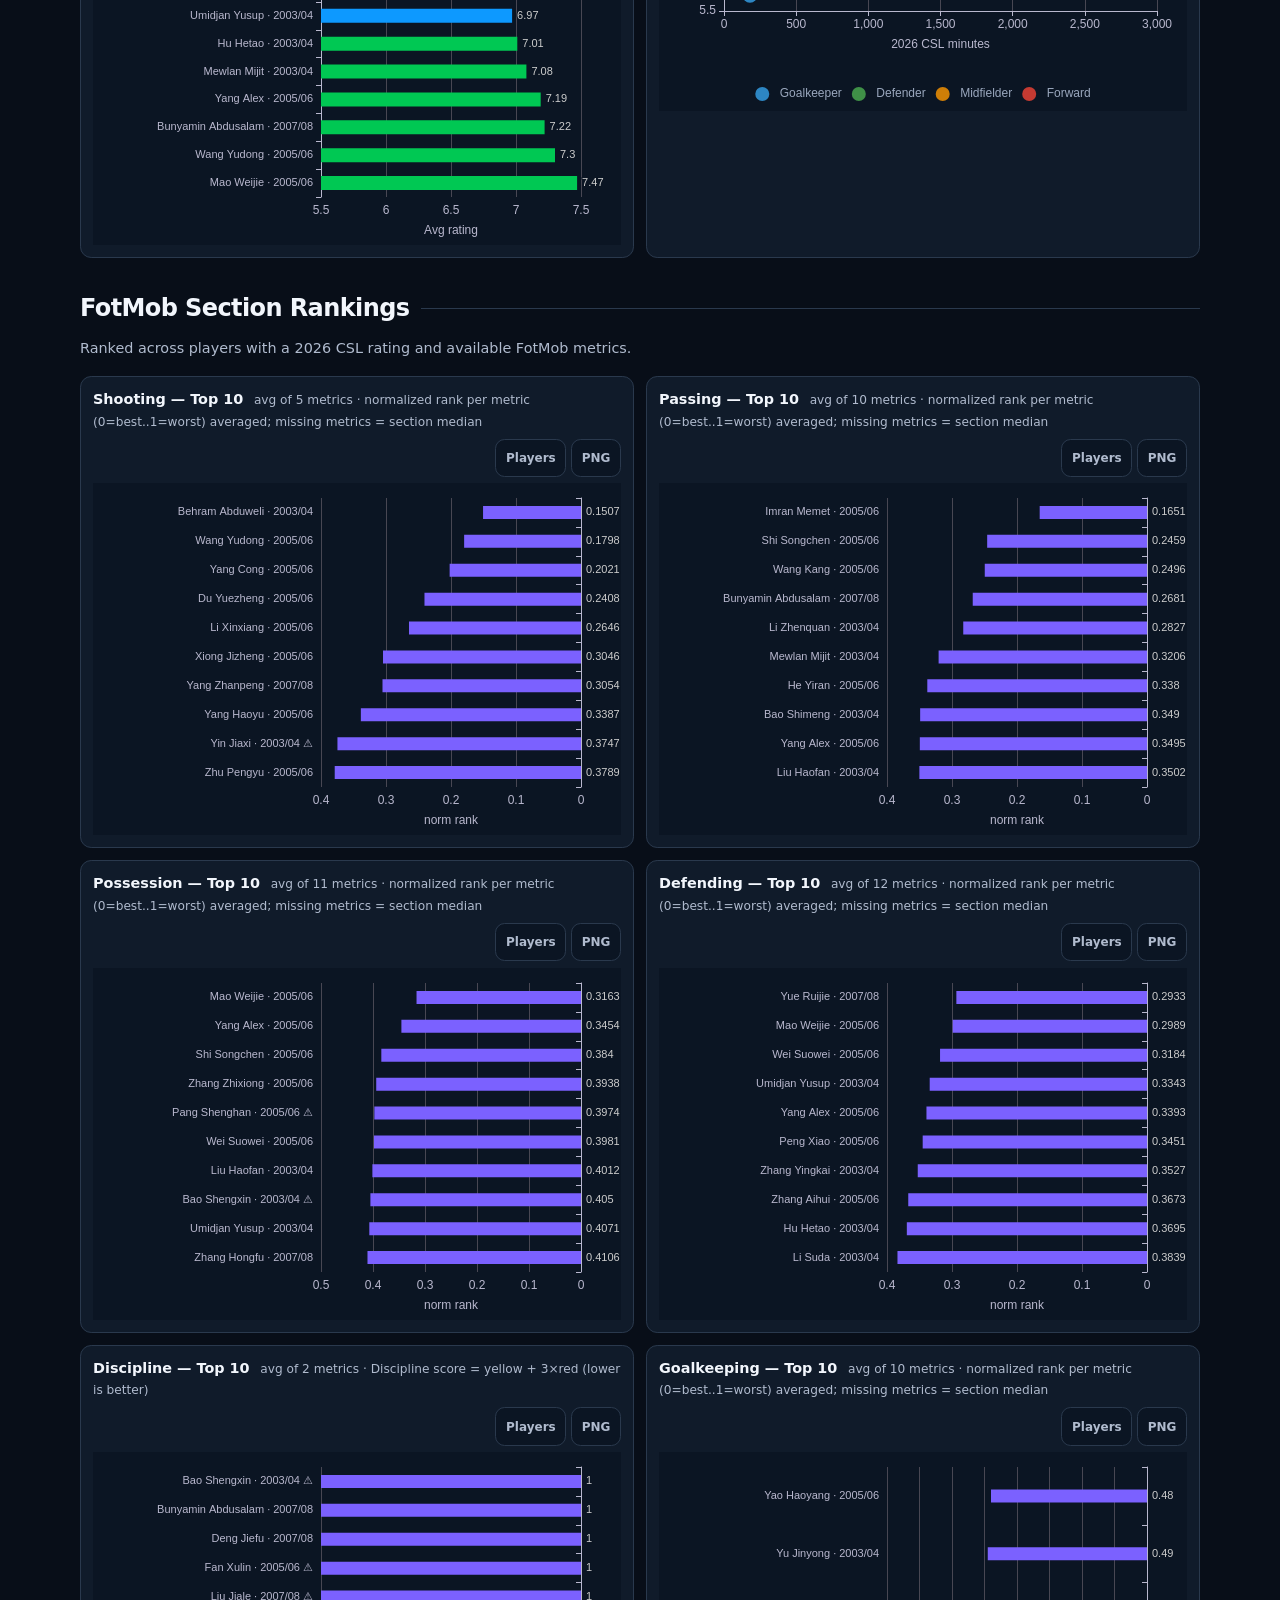
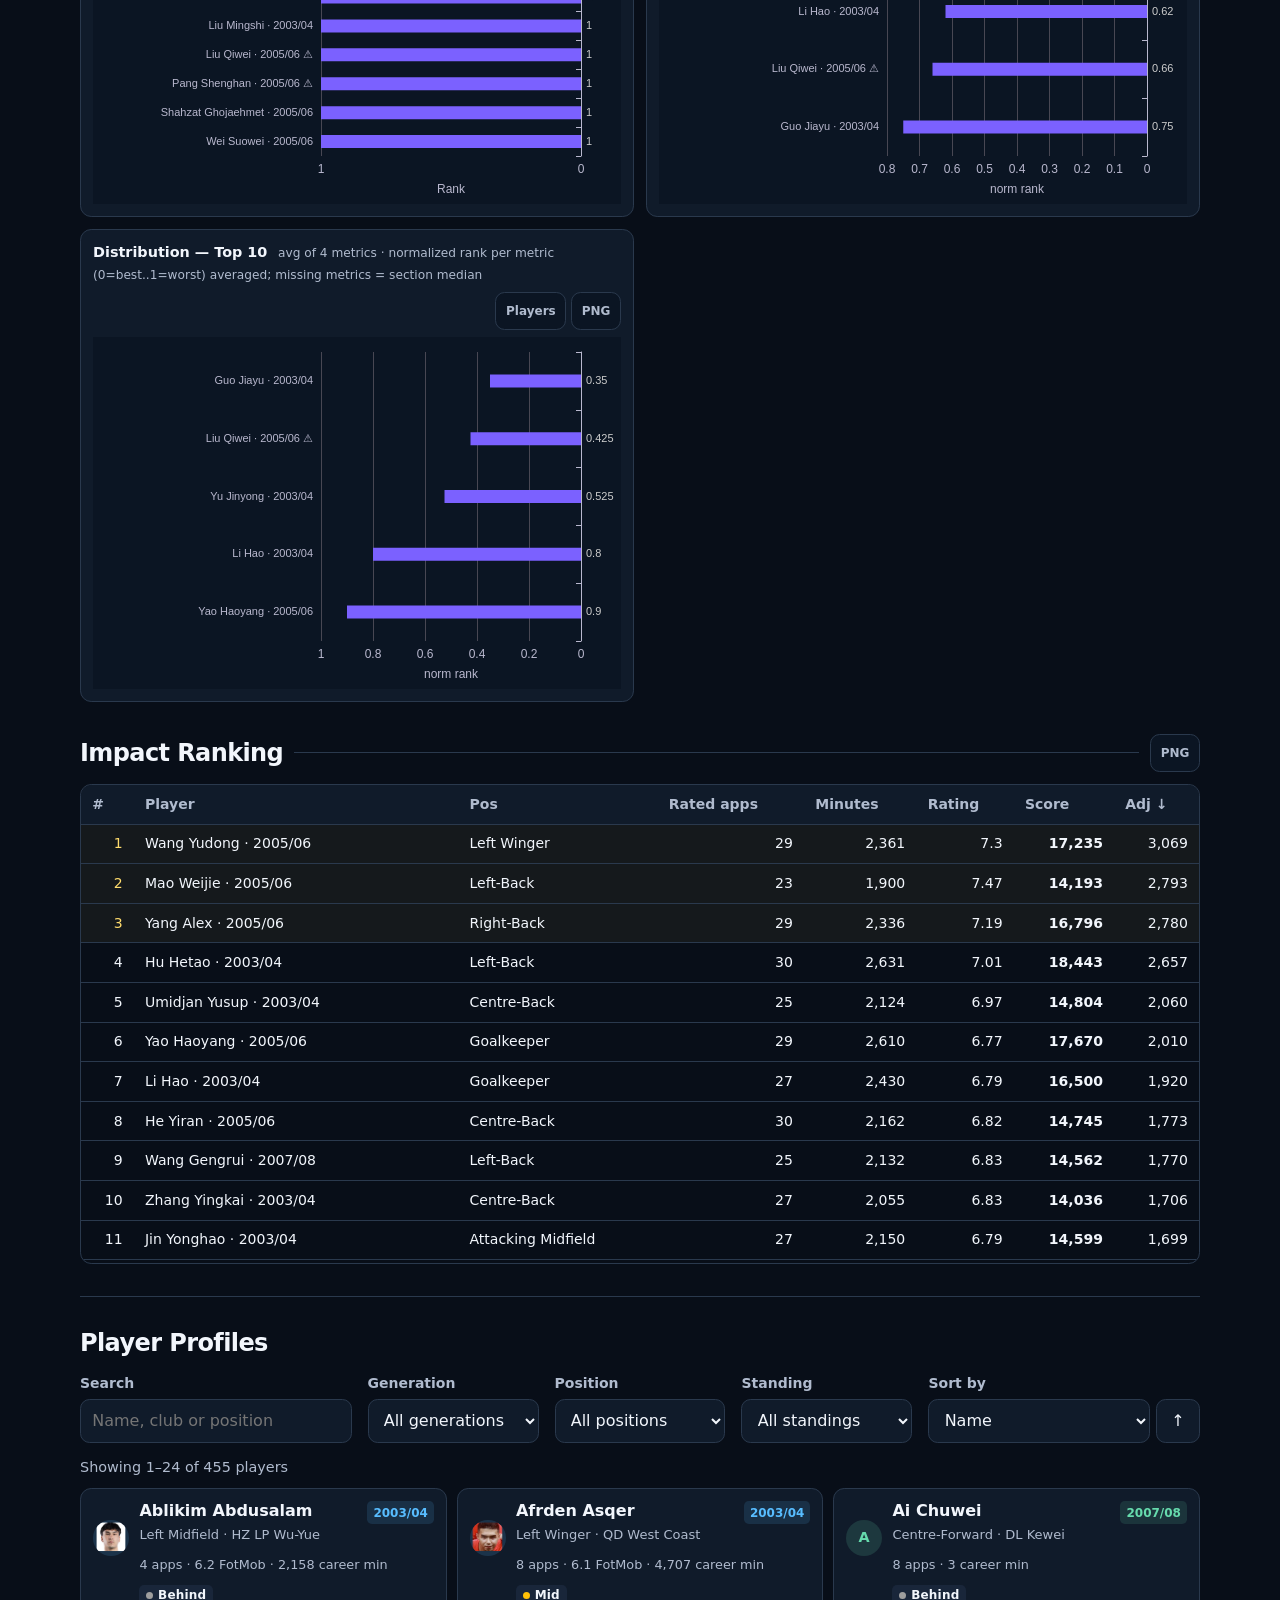
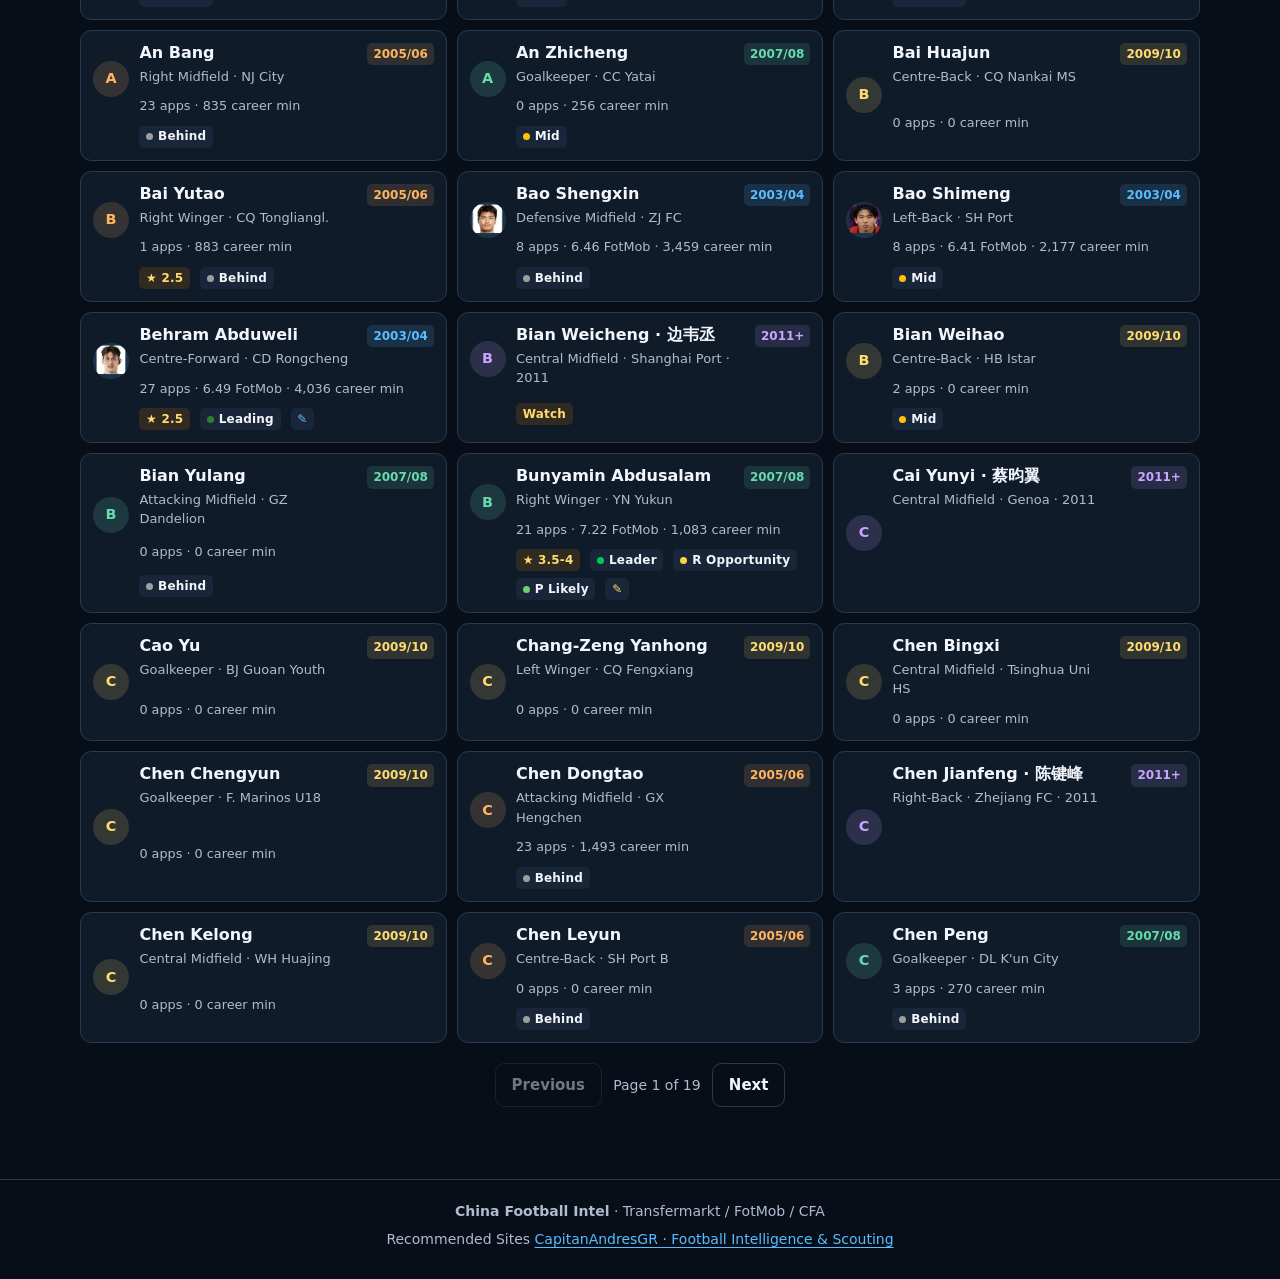
==== commit d47a7a77: "Rename league chart to Experience and Regulars" ====
--- a/index.html
+++ b/index.html
@@ -3,183 +3,62 @@
 <head>
 <meta charset="utf-8">
 <meta name="viewport" content="width=device-width, initial-scale=1">
-<title>China Football Intel — Redesign Preview</title>
-<style>
-  :root{
-    --bg:#060b16; --panel:rgba(255,255,255,.035); --ink:#eef2f8; --ink2:#8ba0bd;
-    --line:rgba(255,255,255,.09);
-    --blue:#0D99FF; --amber:#F0A500; --green:#00C853; --gold:#FFD23F; --violet:#A855F7;
-  }
-  *{box-sizing:border-box;margin:0;padding:0}
-  body{font-family:"Segoe UI","Microsoft YaHei",system-ui,sans-serif;background:var(--bg);color:var(--ink);line-height:1.5}
-  a{color:inherit;text-decoration:none}
-
-  /* NAV */
-  nav{position:sticky;top:0;z-index:50;display:flex;align-items:center;gap:26px;
-      padding:15px 42px;background:rgba(6,11,22,.8);backdrop-filter:blur(14px);border-bottom:1px solid var(--line)}
-  .logo{font-weight:800;letter-spacing:.4px;font-size:15px}
-  .logo b{color:var(--blue)}
-  .links{display:flex;gap:20px;margin-left:auto}
-  .links a{color:var(--ink2);font-size:13.5px;font-weight:600}
-  .links a:hover{color:var(--ink)}
-  .date{color:var(--ink2);font-size:12.5px;border:1px solid var(--line);padding:4px 13px;border-radius:20px}
-
-  /* HERO */
-  header{min-height:72vh;display:flex;flex-direction:column;align-items:center;justify-content:center;
-         text-align:center;padding:80px 24px 48px;position:relative;overflow:hidden}
-  header::before{content:"";position:absolute;inset:0;pointer-events:none;
-    background:radial-gradient(1000px 480px at 50% -12%, rgba(13,153,255,.18), transparent 62%),
-               radial-gradient(700px 320px at 88% 12%, rgba(0,200,83,.12), transparent 60%),
-               linear-gradient(rgba(255,255,255,.03) 1px,transparent 1px),
-               linear-gradient(90deg,rgba(255,255,255,.03) 1px,transparent 1px);
-    background-size:auto,auto,46px 46px,46px 46px}
-  h1{position:relative;font-size:clamp(44px,7.2vw,86px);font-weight:900;letter-spacing:-.5px;
-     line-height:1.05;max-width:13ch}
-  h1 em{font-style:normal;background:linear-gradient(92deg,var(--blue),var(--green) 60%,var(--gold));
-        -webkit-background-clip:text;background-clip:text;color:transparent}
-
-  /* generation timeline */
-  .timeline{position:relative;display:flex;align-items:center;margin-top:56px}
-  .tl-node{display:flex;flex-direction:column;align-items:center;gap:10px}
-  .tl-dot{width:14px;height:14px;border-radius:50%;background:var(--gc);box-shadow:0 0 0 5px rgba(255,255,255,.05)}
-  .tl-node span{font-size:12px;font-weight:700;color:var(--ink2);letter-spacing:1px}
-  .tl-node b{font-size:20px;font-weight:900;color:var(--gc)}
-  .tl-bar{width:70px;height:1px;background:linear-gradient(90deg,var(--line),transparent);margin-bottom:34px}
-
-  /* SECTION */
-  main{max-width:1080px;margin:0 auto;padding:24px 42px 100px}
-  .sec-head{margin:52px 0 30px;text-align:center}
-  .sec-head h2{font-size:13px;letter-spacing:4px;text-transform:uppercase;color:var(--ink2);font-weight:600}
-  .sec-head p{margin-top:10px;font-size:15px;color:var(--ink2)}
-
-  .cards{display:grid;gap:34px}
-
-  /* stacked generation cards (wide PPT cover) */
-  .card{--gc:var(--blue);border-radius:24px;overflow:hidden;background:var(--panel);
-        border:1px solid var(--line);transition:transform .35s,box-shadow .35s,border-color .35s;
-        opacity:0;transform:translateY(28px)}
-  .card[data-gen="05-06"]{--gc:var(--amber)}
-  .card[data-gen="07-08"]{--gc:var(--green)}
-  .card[data-gen="09-10"]{--gc:var(--gold)}
-  .card[data-gen="11-plus"]{--gc:var(--violet)}
-  .card[data-gen="11-plus"] .btn.primary{color:#fff}
-  .card[data-gen="11-plus"] .avatar{color:#fff}
-  .card[data-gen="11-plus"] .who .num b{color:var(--violet)}
-  .card.show{opacity:1;transform:translateY(0)}
-  .card:hover{transform:translateY(-6px);box-shadow:0 30px 70px rgba(0,0,0,.5);
-               border-color:color-mix(in srgb,var(--gc) 50%,transparent)}
-
-  .cover{position:relative;height:300px;overflow:hidden}
-  .cover img{position:absolute;inset:0;width:100%;height:100%;object-fit:cover;object-position:top;
-             transition:transform .7s}
-  .card:hover .cover img{transform:scale(1.05)}
-  .cover::after{content:"";position:absolute;inset:0;
-    background:linear-gradient(180deg,transparent 45%,rgba(6,11,22,.94) 96%)}
-  .cover .year{position:absolute;left:30px;bottom:18px;z-index:2;font-size:46px;font-weight:900;color:#fff;
-               text-shadow:0 6px 30px rgba(0,0,0,.6)}
-
-  .body{padding:30px 34px 34px}
-  .body .gen-label{font-size:12px;font-weight:700;letter-spacing:2px;text-transform:uppercase;color:var(--gc);margin-bottom:6px}
-  .body h3{font-size:26px;font-weight:800;margin-bottom:22px}
-
-  /* lead players: data + average rating */
-  .players{display:grid;grid-template-columns:repeat(3,1fr);gap:12px;margin-bottom:26px}
-  .player{display:flex;align-items:center;gap:12px;padding:12px 14px;border-radius:14px;
-          background:rgba(255,255,255,.025);border:1px solid transparent;transition:.25s}
-  .player:hover{background:rgba(255,255,255,.05);border-color:var(--line)}
-  .avatar{width:42px;height:42px;border-radius:50%;flex:none;display:grid;place-items:center;
-          font-weight:800;font-size:16px;color:#062b16;
-          background:linear-gradient(135deg,var(--gc),color-mix(in srgb,var(--gc) 55%,#fff))}
-  .who b{display:block;font-size:15px;font-weight:700;line-height:1.25}
-  .who .pos{display:block;font-size:12px;color:var(--ink2);margin-top:2px}
-  .who .pos b{display:inline;font-size:12px;font-weight:700;color:var(--ink)}
-  .who .num{display:block;font-size:12.5px;color:var(--ink2);margin-top:3px}
-  .who .num b{display:inline;font-size:13px;font-weight:800;color:var(--gc)}
-  .stars{margin-left:auto;font-size:13px;color:var(--gold);letter-spacing:.5px;white-space:nowrap;align-self:flex-start}
-  .stars i{font-style:normal;color:var(--ink2)}
-
-  /* stats */
-  .stats{display:flex;padding-top:22px;border-top:1px solid var(--line);margin-bottom:22px}
-  .stat{flex:1;text-align:center}
-  .stat b{font-size:22px;font-weight:900;color:var(--gc)}
-  .stat span{display:block;font-size:10.5px;color:var(--ink2);text-transform:uppercase;letter-spacing:1.2px;margin-top:4px}
-
-  .btns{display:flex;gap:12px}
-  .btn{flex:1;text-align:center;font-size:14px;font-weight:700;padding:13px 0;border-radius:12px;
-       transition:.25s;display:inline-flex;align-items:center;justify-content:center;gap:8px}
-  .btn.primary{background:var(--gc);color:#06240f}
-  .btn.primary:hover{filter:brightness(1.12)}
-  .btn.ghost{border:1px solid var(--line);color:var(--ink)}
-  .btn.ghost:hover{border-color:color-mix(in srgb,var(--gc) 60%,transparent);color:var(--gc)}
-  .btn .arr{transition:transform .2s}
-  .btn:hover .arr{transform:translateX(3px)}
-
-  footer{border-top:1px solid var(--line);padding:36px 42px 46px;text-align:center;color:var(--ink2);font-size:13px}
-  footer .src{margin-top:8px;font-size:12px;opacity:.65}
-  footer .rec-sites{margin-top:10px;font-size:12.5px}
-  footer .rec-sites .lbl{color:var(--ink2);font-size:11px;font-weight:700;letter-spacing:1.2px;text-transform:uppercase;margin-right:6px}
-  footer .rec-sites a{color:var(--blue)}
-  footer .rec-sites a:hover{text-decoration:underline}
-
-  @media (max-width:820px){
-    .cover{height:210px}
-    .players{grid-template-columns:1fr}
-    .tl-bar{width:36px}
-    main{padding:18px 18px 70px}
-    nav{padding:13px 18px;flex-wrap:wrap}
-    .links{order:3;width:100%}
-  }
-</style>
+<title>China Football Intel</title>
+<link rel="stylesheet" href="assets/combined-profile.css">
+<link rel="stylesheet" href="assets/home.css">
+<link rel="stylesheet" href="assets/report-chart-interactions.css">
+<script defer src="assets/echarts.min.js"></script>
+<script defer src="assets/html2canvas.min.js"></script>
+<script defer src="assets/player-directory-data.js?v=20261120-names"></script>
+<script defer src="assets/report-chart-interactions.js?v=20261120-assessment"></script>
+<script defer src="assets/combined-charts.js?v=20261120-stars"></script>
+<script defer src="assets/combined-profile.js"></script>
+<script defer src="assets/player-directory.js?v=20261120-watch"></script>
 </head>
 <body>
 
-<nav>
+<a class="skip-link" href="#reports">Skip to reports</a>
+<nav aria-label="Site navigation">
+  <div class="nav-inner">
   <div class="logo">China Football <b>Intel</b></div>
-  <div class="links"><a href="#g0304">2003/04</a><a href="#g0506">2005/06</a><a href="#g0708">2007/08</a><a href="#g0910">2009/10</a><a href="#g1113">2011+</a></div>
-  <div class="date">Updated 2026-10-19</div>
+  <div class="links"><a href="#g0304">2003/04</a><a href="#g0506">2005/06</a><a href="#g0708">2007/08</a><a href="#g0910">2009/10</a><a href="#g1113">2011+</a><a href="#all-players" class="directory-link">Combined Report</a></div>
+  <div class="date"><a href="changelog.html">Changelog</a><span>Updated 2026-11-20</span></div>
+  </div>
 </nav>
 
-<header>
-  <h1>Next Generation <em>Tracked</em></h1>
-  <div class="timeline">
-    <div class="tl-node" style="--gc:var(--blue)"><b>03/04</b><div class="tl-dot"></div><span>2003-04</span></div>
-    <div class="tl-bar"></div>
-    <div class="tl-node" style="--gc:var(--amber)"><b>05/06</b><div class="tl-dot"></div><span>2005-06</span></div>
-    <div class="tl-bar"></div>
-    <div class="tl-node" style="--gc:var(--green)"><b>07/08</b><div class="tl-dot"></div><span>2007-08</span></div>
-    <div class="tl-bar"></div>
-    <div class="tl-node" style="--gc:var(--gold)"><b>09/10</b><div class="tl-dot"></div><span>2009-10</span></div>
-    <div class="tl-bar"></div>
-    <div class="tl-node" style="--gc:var(--violet)"><b>11+</b><div class="tl-dot"></div><span>2011 &amp; younger</span></div>
+<header class="hero">
+  <div class="pitch" aria-hidden="true"></div>
+  <div class="hero-inner">
+    <h1>Next Generation <em>Tracked</em></h1>
   </div>
 </header>
 
-<main>
-  <div class="sec-head"><h2>Generation Reports</h2><p>Every qualified player, rated and published</p></div>
+<main id="reports" tabindex="-1">
+  <div class="sec-head report-heading"><h2>Generation Reports</h2><a href="#all-players">View combined report</a></div>
   <div class="cards">
 
     <!-- 03-04 -->
     <div class="card" id="g0304">
       <div class="cover">
-        <div class="year">2003/04</div>
-        <img src="images/ppt-03-04/slide-1.png" alt="">
+        <div class="year" aria-hidden="true">2003/04</div>
+        <picture><source srcset="images/covers/ppt-03-04.webp" type="image/webp"><img src="images/ppt-03-04/slide-1.png" alt="" decoding="async"></picture>
       </div>
       <div class="body">
         <div class="gen-label">First product of the reform era</div>
         <h3>2003/04 Generation</h3>
-        <div class="players">
-          <div class="player"><div class="avatar">H</div><div class="who"><b>Hu Hetao</b><span class="pos">Left-Back · <b>Chengdu Rongcheng</b></span><span class="num"><b>27</b> apps · <b>1</b> G · <b>1</b> A · <b>7.00</b></span></div><span class="stars">★★★<i>½</i></span></div>
-          <div class="player"><div class="avatar">L</div><div class="who"><b>Li Hao</b><span class="pos">Goalkeeper · <b>Qingdao West Coast</b></span><span class="num"><b>25</b> apps · <b>0</b> G · <b>0</b> A · <b>6.86</b></span></div><span class="stars">★★★<i>½</i></span></div>
-          <div class="player"><div class="avatar">X</div><div class="who"><b>Xiang Yuwang</b><span class="pos">Second Striker · <b>Chongqing Tonglianglong</b></span><span class="num"><b>24</b> apps · <b>3</b> G · <b>0</b> A · <b>6.48</b></span></div><span class="stars">★★<i>½</i></span></div>
+        <div class="btns">
+          <a class="btn primary" href="reports/generation_report.html">View Report</a>
+          <button type="button" class="btn ghost" data-deck="03-04">Slides</button>
+        </div>
+        <div class="players">
+          <div class="player"><div class="avatar">H</div><div class="who"><b>Hu Hetao</b><span class="pos">Left-Back · <b>Chengdu Rongcheng</b></span><span class="num"><b>30</b> apps · <b>1</b> G · <b>2</b> A · <b>7.01</b></span></div><span class="stars">★★★<i>½</i></span></div>
+          <div class="player"><div class="avatar">L</div><div class="who"><b>Li Hao</b><span class="pos">Goalkeeper · <b>Qingdao West Coast</b></span><span class="num"><b>27</b> apps · <b>0</b> G · <b>0</b> A · <b>6.79</b></span></div><span class="stars">★★★<i>½</i></span></div>
+          <div class="player"><div class="avatar">X</div><div class="who"><b>Xiang Yuwang</b><span class="pos">Second Striker · <b>Chongqing Tonglianglong</b></span><span class="num"><b>27</b> apps · <b>3</b> G · <b>1</b> A · <b>6.53</b></span></div><span class="stars">★★<i>½</i></span></div>
         </div>
         <div class="stats">
           <div class="stat"><b>67</b><span>Qualified</span></div>
-          <div class="stat"><b>30</b><span>CSL regulars</span></div>
-          <div class="stat"><b>48</b><span>NT caps</span></div>
-        </div>
-        <div class="btns">
-          <a class="btn primary" href="reports/generation_report.html">View Report <span class="arr">→</span></a>
-          <a class="btn ghost" href="javascript:void(0)" onclick="openSlides('03-04',0)">Slides</a>
+          <div class="stat"><b>35</b><span>CSL regulars</span></div>
+          <div class="stat"><b>38</b><span>Players with NT caps</span></div>
         </div>
       </div>
     </div>
@@ -187,25 +66,25 @@
     <!-- 05-06 -->
     <div class="card" data-gen="05-06" id="g0506">
       <div class="cover">
-        <div class="year">2005/06</div>
-        <img src="images/ppt-05-06/slide-1.png" alt="">
+        <div class="year" aria-hidden="true">2005/06</div>
+        <picture><source srcset="images/covers/ppt-05-06.webp" type="image/webp"><img src="images/ppt-05-06/slide-1.png" alt="" decoding="async"></picture>
       </div>
       <div class="body">
         <div class="gen-label">The talent wave</div>
         <h3>2005/06 Generation</h3>
-        <div class="players">
-          <div class="player"><div class="avatar">W</div><div class="who"><b>Wang Yudong</b><span class="pos">Left Winger · <b>Zhejiang FC</b></span><span class="num"><b>27</b> apps · <b>8</b> G · <b>7</b> A</span></div><span class="stars">★★★★</span></div>
-          <div class="player"><div class="avatar">M</div><div class="who"><b>Mao Weijie</b><span class="pos">Left-Back · <b>Dalian Yingbo</b></span><span class="num"><b>22</b> apps · <b>2</b> G · <b>3</b> A</span></div><span class="stars">★★★<i>½</i></span></div>
-          <div class="player"><div class="avatar">Y</div><div class="who"><b>Yang Alex</b><span class="pos">Right-Back · <b>Shanghai Port</b></span><span class="num"><b>27</b> apps · <b>2</b> G · <b>4</b> A</span></div><span class="stars">★★★<i>½</i></span></div>
+        <div class="btns">
+          <a class="btn primary" href="reports/generation_report_0506.html">View Report</a>
+          <button type="button" class="btn ghost" data-deck="05-06">Slides</button>
+        </div>
+        <div class="players">
+          <div class="player"><div class="avatar">W</div><div class="who"><b>Wang Yudong</b><span class="pos">Left Winger · <b>Zhejiang FC</b></span><span class="num"><b>29</b> apps · <b>9</b> G · <b>8</b> A · <b>7.30</b></span></div><span class="stars">★★★★</span></div>
+          <div class="player"><div class="avatar">M</div><div class="who"><b>Mao Weijie</b><span class="pos">Left-Back · <b>Dalian Yingbo</b></span><span class="num"><b>23</b> apps · <b>2</b> G · <b>3</b> A · <b>7.47</b></span></div><span class="stars">★★★<i>½</i></span></div>
+          <div class="player"><div class="avatar">Y</div><div class="who"><b>Yang Alex</b><span class="pos">Right-Back · <b>Shanghai Port</b></span><span class="num"><b>29</b> apps · <b>2</b> G · <b>4</b> A · <b>7.19</b></span></div><span class="stars">★★★<i>½</i></span></div>
         </div>
         <div class="stats">
           <div class="stat"><b>103</b><span>Qualified</span></div>
-          <div class="stat"><b>35</b><span>CSL regulars</span></div>
-          <div class="stat"><b>53</b><span>NT caps</span></div>
-        </div>
-        <div class="btns">
-          <a class="btn primary" href="reports/generation_report_0506.html">View Report <span class="arr">→</span></a>
-          <a class="btn ghost" href="javascript:void(0)" onclick="openSlides('05-06',0)">Slides</a>
+          <div class="stat"><b>36</b><span>CSL regulars</span></div>
+          <div class="stat"><b>47</b><span>Players with NT caps</span></div>
         </div>
       </div>
     </div>
@@ -213,25 +92,25 @@
     <!-- 07-08 -->
     <div class="card" data-gen="07-08" id="g0708">
       <div class="cover">
-        <div class="year">2007/08</div>
-        <img src="images/ppt-07-08/slide-1.png" alt="">
+        <div class="year" aria-hidden="true">2007/08</div>
+        <picture><source srcset="images/covers/ppt-07-08.webp" type="image/webp"><img src="images/ppt-07-08/slide-1.png" alt="" decoding="async"></picture>
       </div>
       <div class="body">
         <div class="gen-label">Depth &amp; early maturity</div>
         <h3>2007/08 Generation</h3>
-        <div class="players">
-          <div class="player"><div class="avatar">B</div><div class="who"><b>Bunyamin Abdusalam</b><span class="pos">Right Winger · <b>Yunnan Yukun</b></span><span class="num"><b>19</b> apps · <b>5</b> G · <b>3</b> A · <b>7.21</b></span></div><span class="stars">★★★<i>½</i></span></div>
+        <div class="btns">
+          <a class="btn primary" href="reports/generation_report_0708.html">View Report</a>
+          <button type="button" class="btn ghost" data-deck="07-08">Slides</button>
+        </div>
+        <div class="players">
+          <div class="player"><div class="avatar">B</div><div class="who"><b>Bunyamin Abdusalam</b><span class="pos">Right Winger · <b>Yunnan Yukun</b></span><span class="num"><b>21</b> apps · <b>5</b> G · <b>4</b> A · <b>7.22</b></span></div><span class="stars">★★★<i>½</i></span></div>
           <div class="player"><div class="avatar">W</div><div class="who"><b>Wei Xiangxin</b><span class="pos">Centre-Forward · <b>AJ Auxerre</b></span><span class="num"><b>11</b> apps · <b>0</b> G · <b>0</b> A</span></div><span class="stars">★★★<i>½</i></span></div>
-          <div class="player"><div class="avatar">W</div><div class="who"><b>Wang Gengrui</b><span class="pos">Left-Back · <b>Qingdao West Coast</b></span><span class="num"><b>23</b> apps · <b>0</b> G · <b>0</b> A · <b>6.88</b></span></div><span class="stars">★★★<i>½</i></span></div>
+          <div class="player"><div class="avatar">W</div><div class="who"><b>Wang Gengrui</b><span class="pos">Left-Back · <b>Qingdao West Coast</b></span><span class="num"><b>25</b> apps · <b>0</b> G · <b>0</b> A · <b>6.83</b></span></div><span class="stars">★★★<i>½</i></span></div>
         </div>
         <div class="stats">
-          <div class="stat"><b>95</b><span>Qualified</span></div>
-          <div class="stat"><b>11</b><span>CSL regulars</span></div>
-          <div class="stat"><b>68</b><span>NT caps</span></div>
-        </div>
-        <div class="btns">
-          <a class="btn primary" href="reports/generation_report_0708.html">View Report <span class="arr">→</span></a>
-          <a class="btn ghost" href="javascript:void(0)" onclick="openSlides('07-08',0)">Slides</a>
+          <div class="stat"><b>94</b><span>Qualified</span></div>
+          <div class="stat"><b>12</b><span>CSL regulars</span></div>
+          <div class="stat"><b>45</b><span>Players with NT caps</span></div>
         </div>
       </div>
     </div>
@@ -239,25 +118,25 @@
     <!-- 09-10 -->
     <div class="card" data-gen="09-10" id="g0910">
       <div class="cover">
-        <div class="year">2009/10</div>
-        <img src="images/ppt-0910/slide-1.png" alt="">
+        <div class="year" aria-hidden="true">2009/10</div>
+        <picture><source srcset="images/covers/ppt-0910.webp" type="image/webp"><img src="images/ppt-0910/slide-1.png" alt="" decoding="async"></picture>
       </div>
       <div class="body">
         <div class="gen-label">The golden generation — or the opening act?</div>
         <h3>2009/10 Generation</h3>
+        <div class="btns">
+          <a class="btn primary" href="reports/generation_report_0910.html">View Report</a>
+          <button type="button" class="btn ghost" data-deck="09-10">Slides</button>
+        </div>
         <div class="players">
           <div class="player"><div class="avatar">Z</div><div class="who"><b>Zhao Songyuan</b><span class="pos">Centre-Forward · <b>Tsinghua Uni HS</b></span><span class="num"><b>18</b> U17 apps · <b>20</b> G · <b>Senior NT</b></span></div><span class="stars">★★★★</span></div>
           <div class="player"><div class="avatar">W</div><div class="who"><b>Wan Xiang</b><span class="pos">Attacking Midfield · <b>Red Star U19</b></span><span class="num"><b>8</b> apps · <b>11</b> U17 apps · <b>7</b> G</span></div><span class="stars">★★★★</span></div>
-          <div class="player"><div class="avatar">L</div><div class="who"><b>Li Jiarun</b><span class="pos">Right Winger · <b>MZ Hakka</b></span><span class="num"><b>16</b> apps · <b>1</b> G · <b>2</b> A</span></div><span class="stars">★★★<i>½</i></span></div>
+          <div class="player"><div class="avatar">L</div><div class="who"><b>Li Jiarun</b><span class="pos">Right Winger · <b>MZ Hakka</b></span><span class="num"><b>18</b> apps · <b>2</b> G · <b>2</b> A</span></div><span class="stars">★★★<i>½</i></span></div>
         </div>
         <div class="stats">
           <div class="stat"><b>131</b><span>Qualified</span></div>
-          <div class="stat"><b>24</b><span>Abroad</span></div>
-          <div class="stat"><b>105</b><span>NT experience</span></div>
-        </div>
-        <div class="btns">
-          <a class="btn primary" href="reports/generation_report_0910.html">View Report <span class="arr">→</span></a>
-          <a class="btn ghost" href="javascript:void(0)" onclick="openSlides('09-10',0)">Slides</a>
+          <div class="stat"><b>24</b><span>Overseas experience</span></div>
+          <div class="stat"><b>96</b><span>NT experience</span></div>
         </div>
       </div>
     </div>
@@ -265,23 +144,182 @@
     <!-- 2011 & younger -->
     <div class="card" data-gen="11-plus" id="g1113">
       <div class="cover">
-        <div class="year">2011+</div>
-        <img src="images/ppt-11plus/slide-1.png" alt="">
+        <div class="year" aria-hidden="true">2011+</div>
+        <picture><source srcset="images/covers/ppt-11plus.webp" type="image/webp"><img src="images/ppt-11plus/slide-1.png" alt="" decoding="async"></picture>
       </div>
       <div class="body">
         <h3>2011 &amp; Younger · Ones to Watch</h3>
+        <div class="btns">
+          <a class="btn primary" href="reports/young_report.html">View Report</a>
+        </div>
         <div class="players">
           <div class="player"><div class="avatar">L</div><div class="who"><b>Li Haoyan</b><span class="pos">Left Winger · <b>Barcelona (La Masia)</b></span></div></div>
           <div class="player"><div class="avatar">S</div><div class="who"><b>Sha Ming</b><span class="pos">Centre-Forward · <b>Shimizu S-Pulse</b></span></div></div>
           <div class="player"><div class="avatar">X</div><div class="who"><b>Xie Wang</b><span class="pos">Attacking Midfield · <b>Dalian Hi-Ball</b></span></div></div>
         </div>
-        <div class="btns">
-          <a class="btn primary" href="reports/young_report.html">View Report <span class="arr">→</span></a>
-        </div>
       </div>
     </div>
 
   </div>
+  <section class="combined-report" id="all-players" aria-labelledby="combined-title">
+    <div class="sec-head"><h2 id="combined-title">All Generations Report</h2></div>
+    <p id="combined-coverage" class="combined-scope"></p>
+    <div class="combined-links" aria-label="Combined report sections">
+      <a href="#combined-overview">Overview</a>
+      <a href="#combined-positions">Positions</a>
+      <a href="#combined-standing">National team</a>
+      <a href="#combined-europe">Europe</a>
+      <a href="#combined-playing-time">Playing time</a>
+      <a href="#combined-fotmob">Ratings</a>
+      <a href="#combined-rankings">Rankings</a>
+      <a href="#combined-impact">Impact</a>
+      <a href="#combined-profiles">Player profiles</a>
+    </div>
+    <div class="combined-kpis" id="kpis"></div>
+    <div class="combined-mini" id="heroMini"></div>
+    <div id="report-charts">
+      <div class="sec-title" id="combined-overview"><h3>Season Overview</h3><span class="line"></span></div>
+      <div class="grid2">
+        <div class="card" id="cohort-card">
+          <div class="cbar"><div class="ct">Players by Generation</div><button class="btn" data-chart="chartCohorts">PNG</button></div>
+          <div id="chartCohorts" class="chart"></div>
+        </div>
+        <div class="card" id="exp-card">
+          <div class="cbar"><div class="ct"><span class="ci"></span>Experience &amp; Regulars <span class="sub">CSL · CL1</span></div><button class="btn" data-chart="chartFoot">PNG</button></div>
+          <div id="chartFoot" class="chart"></div>
+        </div>
+        <div class="card" id="league-card">
+          <div class="cbar"><div class="ct"><span class="ci"></span>League Distribution <span class="sub">2026 season</span></div><button class="btn" data-chart="chartLeague">PNG</button></div>
+          <div id="chartLeague" class="chart"></div>
+        </div>
+      </div>
+
+      <div class="sec-title" id="combined-positions"><h3>Positional Profile</h3><span class="line"></span></div>
+      <div class="grid2">
+        <div class="card" id="pos-card">
+          <div class="cbar"><div class="ct"><span class="ci"></span>Position Distribution <span class="sub">all five generations</span></div><button class="btn" data-chart="chartPos">PNG</button></div>
+          <div id="chartPos" class="chart"></div>
+        </div>
+        <div class="card" id="posgood-card">
+          <div class="cbar"><div class="ct"><span class="ci"></span>Position Strength <span class="sub">2003–10 assessments</span></div><button class="btn" data-chart="chartPosGood">PNG</button></div>
+          <div id="chartPosGood" class="chart"></div>
+        </div>
+      </div>
+
+      <div class="sec-title" id="combined-standing"><h3>National Team &amp; Standing</h3><span class="line"></span></div>
+      <div class="grid2">
+        <div class="card" id="nt-card">
+          <div class="cbar"><div class="ct"><span class="ci"></span>National-Team Coverage <span class="sub">players can count at several levels</span></div><button class="btn" data-chart="chartNt">PNG</button></div>
+          <div id="chartNt" class="chart"></div>
+        </div>
+        <div class="card" id="gs-card">
+          <div class="cbar"><div class="ct"><span class="ci"></span>Generation Standing</div><button class="btn" data-chart="chartGs">PNG</button></div>
+          <div id="chartGs" class="chart"></div>
+        </div>
+      </div>
+
+      <div class="sec-title" id="combined-europe"><h3>Europe Readiness</h3><span class="line"></span></div>
+      <div class="grid2">
+        <div class="card" id="eu-card">
+          <div class="cbar"><div class="ct"><span class="ci"></span>Europe Readiness &amp; Potential <span class="sub">Inner ring: readiness · Outer ring: potential</span></div><button class="btn" data-chart="chartEurope">PNG</button></div>
+          <div id="chartEurope" class="chart"></div>
+        </div>
+        <div class="card" id="pot-card">
+          <div class="cbar"><div class="ct"><span class="ci"></span>Scouted Potential (Stars)</div><button class="btn" data-chart="chartPot">PNG</button></div>
+          <div id="chartPot" class="chart"></div>
+        </div>
+      </div>
+
+      <div class="sec-title" id="combined-playing-time"><h3>Playing Time</h3><span class="line"></span></div>
+      <div class="grid2">
+        <div class="card" id="top-card">
+          <div class="cbar"><div class="ct"><span class="ci"></span>Top 15 by CSL Career Minutes</div><button class="btn" data-chart="chartTop">PNG</button></div>
+          <div id="chartTop" class="chart"></div>
+        </div>
+        <div class="card" id="postime-card">
+          <div class="cbar"><div class="ct"><span class="ci"></span>Career Minutes by Position <span class="sub">CSL · CL1</span></div><button class="btn" data-chart="chartPosTime">PNG</button></div>
+          <div id="chartPosTime" class="chart"></div>
+        </div>
+      </div>
+
+      <div class="sec-title" id="combined-fotmob"><h3>FotMob Ratings</h3><span class="line"></span></div>
+      <div class="grid2">
+        <div class="card" id="rt-card">
+          <div class="cbar"><div class="ct"><span class="ci"></span>2026 CSL Ratings <span class="sub">top 15 · FotMob</span></div><button class="btn" data-chart="chartRating">PNG</button></div>
+          <div id="chartRating" class="chart"></div>
+        </div>
+        <div class="card" id="scat-card">
+          <div class="cbar"><div class="ct"><span class="ci"></span>Minutes × Rating <span class="sub">by position</span></div><button class="btn" data-chart="chartScatter">PNG</button></div>
+          <div id="chartScatter" class="chart"></div>
+        </div>
+      </div>
+
+      <div class="sec-title" id="combined-rankings"><h3>FotMob Section Rankings</h3><span class="line"></span></div>
+      <p class="combined-scope">Ranked across players with a 2026 CSL rating and available FotMob metrics.</p>
+      <div class="fm-grid" id="fmRankGrid"></div>
+
+      <div class="sec-title" id="combined-impact"><h3>Impact Ranking</h3><span class="line"></span>
+        <button class="btn" id="impactExport">PNG</button></div>
+      <div class="tbl-wrap" id="impactTable">
+        <table class="tbl">
+          <thead><tr><th>#</th><th>Player</th><th>Pos</th><th>Rated apps</th><th>Minutes</th><th>Rating</th><th>Score</th><th aria-sort="descending" title="Default order: adjusted impact">Adj ↓</th></tr></thead>
+          <tbody id="impactBody"></tbody>
+        </table>
+      </div>
+    </div>
+    <section class="directory" id="combined-profiles" aria-labelledby="directory-title">
+      <div class="sec-head"><h3 id="directory-title">Player Profiles</h3></div>
+    <div class="directory-filters">
+      <div>
+        <label for="directory-search">Search</label>
+        <input type="search" id="directory-search" placeholder="Name, club or position">
+      </div>
+      <div>
+        <label for="directory-generation">Generation</label>
+        <select id="directory-generation"><option value="">All generations</option></select>
+      </div>
+      <div>
+        <label for="directory-position">Position</label>
+        <select id="directory-position">
+          <option value="">All positions</option>
+        </select>
+      </div>
+      <div>
+        <label for="directory-standing">Standing</label>
+        <select id="directory-standing">
+          <option value="">All standings</option>
+          <option>Leader</option>
+          <option>Leading</option>
+          <option>Mid</option>
+          <option>Slump</option>
+          <option>Behind</option>
+        </select>
+      </div>
+      <div>
+        <label for="directory-sort">Sort by</label>
+        <div class="directory-sort">
+          <select id="directory-sort">
+            <option value="name">Name</option>
+            <option value="pot">Potential stars</option>
+            <option value="rating">FotMob rating</option>
+            <option value="apps">Season appearances</option>
+            <option value="minutes">Career CSL + CL1 minutes</option>
+            <option value="club">Club</option>
+          </select>
+          <button type="button" id="directory-direction" aria-label="Switch to descending order" title="Switch to descending order">↑</button>
+        </div>
+      </div>
+    </div>
+    <p class="directory-status" id="directory-status" role="status" tabindex="-1"></p>
+    <ul class="directory-grid" id="directory-results"></ul>
+    <div class="directory-pagination" id="directory-pagination" hidden>
+      <button type="button" class="btn ghost" id="directory-prev">Previous</button>
+      <span id="directory-page"></span>
+      <button type="button" class="btn ghost" id="directory-next">Next</button>
+    </div>
+    </section>
+    <noscript>Enable JavaScript to view charts and search players.</noscript>
+  </section>
 </main>
 
 <footer>
@@ -289,37 +327,65 @@
   <div class="rec-sites"><span class="lbl">Recommended Sites</span> <a href="https://capitanandresgr.com/" target="_blank" rel="noopener">CapitanAndresGR · Football Intelligence &amp; Scouting</a></div>
 </footer>
 
-<!-- lightbox -->
-<div id="lb" style="display:none;position:fixed;inset:0;background:rgba(5,9,18,.96);z-index:99;align-items:center;justify-content:center">
-  <img id="lbImg" style="max-width:94vw;max-height:86vh;border-radius:10px" alt="">
-  <div onclick="prevSlide()" style="position:absolute;left:20px;top:50%;transform:translateY(-50%);width:54px;height:54px;border-radius:50%;background:rgba(255,255,255,.07);border:1px solid rgba(255,255,255,.22);color:#fff;font-size:22px;display:flex;align-items:center;justify-content:center;cursor:pointer;transition:.15s;user-select:none" onmouseover="this.style.background='rgba(13,153,255,.35)'" onmouseout="this.style.background='rgba(255,255,255,.07)'">◀</div>
-  <div onclick="nextSlide()" style="position:absolute;right:20px;top:50%;transform:translateY(-50%);width:54px;height:54px;border-radius:50%;background:rgba(255,255,255,.07);border:1px solid rgba(255,255,255,.22);color:#fff;font-size:22px;display:flex;align-items:center;justify-content:center;cursor:pointer;transition:.15s;user-select:none" onmouseover="this.style.background='rgba(13,153,255,.35)'" onmouseout="this.style.background='rgba(255,255,255,.07)'">▶</div>
-  <div style="position:absolute;top:18px;right:26px;color:#fff;font-size:26px;cursor:pointer" onclick="closeSlides()">✕</div>
-  <div style="position:absolute;bottom:22px;color:#8ba0bd;font-size:14px" id="lbCap"></div>
-</div>
+<dialog id="directory-profile" class="pd-modal directory-dialog" aria-label="Player profile"></dialog>
+
+<dialog id="lb" class="slides-dialog" aria-label="Generation slides">
+  <div class="slides-bar">
+    <span id="lbCap" aria-live="polite"></span>
+    <div class="slides-controls">
+      <button type="button" id="prevSlide">Previous</button>
+      <button type="button" id="nextSlide">Next</button>
+      <button type="button" id="closeSlides" autofocus>Close</button>
+    </div>
+  </div>
+  <img id="lbImg" alt="">
+</dialog>
 
 <script>
-const io=new IntersectionObserver(es=>es.forEach(e=>{if(e.isIntersecting){e.target.classList.add("show");io.unobserve(e.target)}}),{threshold:.1});
-document.querySelectorAll(".card").forEach(c=>io.observe(c));
 const DECKS={"03-04":[...Array(6)].map((_,i)=>`images/ppt-03-04/slide-${i+1}.png`),
   "05-06":[...Array(6)].map((_,i)=>`images/ppt-05-06/slide-${i+1}.png`),
   "07-08":[...Array(6)].map((_,i)=>`images/ppt-07-08/slide-${i+1}.png`),
   "09-10":[...Array(4)].map((_,i)=>`images/ppt-0910/slide-${i+1}.png`)};
-let cd="03-04",ci=0;
-function openSlides(d,i){cd=d;ci=i;const n=DECKS[d].length;
-  document.getElementById("lbImg").src=DECKS[d][i];
-  document.getElementById("lbCap").textContent=`Slide ${i+1} / ${n}`;
-  document.getElementById("lb").style.display="flex";}
-function closeSlides(){document.getElementById("lb").style.display="none";}
-function prevSlide(){const n=DECKS[cd].length;openSlides(cd,(ci+n-1)%n);}
-function nextSlide(){const n=DECKS[cd].length;openSlides(cd,(ci+1)%n);}
-document.addEventListener("keydown",e=>{
-  if(document.getElementById("lb").style.display==="none")return;
-  const n=DECKS[cd].length;
-  if(e.key==="ArrowRight")openSlides(cd,(ci+1)%n);
-  if(e.key==="ArrowLeft")openSlides(cd,(ci+n-1)%n);
-  if(e.key==="Escape")closeSlides();
+const slideDialog = document.getElementById("lb");
+const slideImage = document.getElementById("lbImg");
+const slideCount = document.getElementById("lbCap");
+let deck;
+let slide = 0;
+
+function showSlide(index) {
+  slide = (index + deck.length) % deck.length;
+  slideImage.src = deck[slide];
+  slideImage.alt = "Generation report slide " + (slide + 1);
+  slideCount.textContent = "Slide " + (slide + 1) + " / " + deck.length;
+}
+
+document.querySelectorAll("[data-deck]").forEach(button => {
+  button.addEventListener("click", () => {
+    deck = DECKS[button.dataset.deck];
+    showSlide(0);
+    slideDialog.showModal();
+  });
 });
+
+document.getElementById("prevSlide").addEventListener("click", () => showSlide(slide - 1));
+document.getElementById("nextSlide").addEventListener("click", () => showSlide(slide + 1));
+document.getElementById("closeSlides").addEventListener("click", () => slideDialog.close());
+slideDialog.addEventListener("keydown", event => {
+  if (event.key === "ArrowRight" || event.key === "ArrowLeft") {
+    event.preventDefault();
+    showSlide(slide + (event.key === "ArrowRight" ? 1 : -1));
+  }
+});
+
+function syncCurrentGeneration() {
+  const selected = location.hash;
+  document.querySelectorAll(".links a").forEach(link => {
+    if (link.hash === selected) link.setAttribute("aria-current", "location");
+    else link.removeAttribute("aria-current");
+  });
+}
+window.addEventListener("hashchange", syncCurrentGeneration);
+syncCurrentGeneration();
 </script>
 </body>
 </html>
--- a/assets/combined-profile.css
+++ b/assets/combined-profile.css
@@ -0,0 +1,66 @@
+.pd-eval{display:flex; align-items:center; flex-wrap:wrap; gap:7px 10px; margin-top:9px; min-height:15px}
+.pd-eval .ev{display:inline-flex; align-items:center; gap:5px; font-size:10.5px; font-weight:650; color:var(--tx2); letter-spacing:.2px}
+.pd-eval .dot{width:7px; height:7px; border-radius:50%; display:inline-block; flex-shrink:0}
+.pd-eval .note{color:var(--blue); font-size:12px; cursor:default}
+/* 有 Detailed Overview 的球员：铅笔标记转金色 */
+.pd-eval .note.gold{color:var(--gold)}
+
+.pd-modal{background:linear-gradient(180deg,#0c1428,#0a1122); border:1px solid var(--line); border-radius:18px;
+  max-width:780px; width:100%; padding:26px 28px; box-shadow:0 24px 70px rgba(0,0,0,.5); position:relative; animation:pop .18s ease}
+@keyframes pop{from{opacity:0; transform:translateY(12px) scale(.985)} to{opacity:1; transform:none}}
+.pd-modal .cls{position:absolute; top:14px; right:16px; border:1px solid var(--line); background:rgba(255,255,255,.06);
+  border-radius:50%; width:32px; height:32px; font-size:14px; cursor:pointer; color:var(--tx2); transition:.15s}
+.pd-modal .cls:hover{color:var(--tx); background:rgba(255,255,255,.14)}
+.pm-head{display:flex; gap:16px; align-items:flex-start; padding-right:36px}
+.pm-ph{width:76px; height:76px; border-radius:18px; overflow:hidden; flex-shrink:0; background:linear-gradient(135deg,#1c2a44,#24385e);
+  display:flex; align-items:center; justify-content:center; font-size:30px; font-weight:800; color:#7fa8d9}
+.pm-ph img{width:100%; height:100%; object-fit:cover}
+.pm-id{flex:1; min-width:0}
+.pm-name{font-size:23px; font-weight:800; letter-spacing:-.3px; margin:0}
+.pm-name .stars{color:var(--gold); font-size:15px; letter-spacing:2px; vertical-align:2px}
+.pm-meta{font-size:12.5px; color:var(--tx2); margin-top:4px; display:flex; align-items:center; gap:8px; flex-wrap:wrap}
+.nt-badge{font-size:10px; font-weight:700; letter-spacing:.5px; padding:2px 9px; border-radius:12px;
+  background:rgba(0,200,83,.13); color:#4ade80; border:1px solid rgba(0,200,83,.35)}
+/* 评估条：替代头部胶囊标签，结构化四格仪表盘 */
+.pm-strip{display:grid; grid-template-columns:repeat(auto-fit,minmax(118px,1fr)); gap:10px; margin-top:14px}
+.pm-cell{background:rgba(255,255,255,.035); border:1px solid var(--line); border-radius:12px; padding:10px 13px 11px;
+  transition:border-color .15s}
+.pm-cell:hover{border-color:rgba(255,255,255,.22)}
+.pm-cell .pk{font-size:9.5px; letter-spacing:1.3px; text-transform:uppercase; color:var(--tx3); font-weight:650}
+.pm-cell .pv{font-size:15.5px; font-weight:750; margin-top:5px; line-height:1.15}
+.pm-cell .pv small{font-size:10px; font-weight:600; opacity:.75; margin-left:4px}
+.pm-rt{flex-shrink:0; text-align:center; background:rgba(255,255,255,.045); border:1px solid var(--line); border-radius:14px;
+  padding:12px 16px 10px; min-width:96px}
+.pm-rt .big{font-size:30px; font-weight:800; line-height:1}
+.pm-rt .sm{font-size:10.5px; color:var(--tx3); margin-top:5px; line-height:1.4}
+.pm-sec{background:rgba(255,255,255,.035); border:1px solid var(--line); border-radius:13px; padding:14px 16px; margin-top:14px}
+.pm-sec h4{margin:0 0 9px; font-size:12px; color:var(--blue); letter-spacing:1.4px; text-transform:uppercase; font-weight:700}
+.pm-grid2{display:grid; grid-template-columns:1fr 1fr; gap:14px}
+@media (max-width:640px){ .pm-grid2{grid-template-columns:1fr} }
+.pm-rows{display:grid; grid-template-columns:1fr 1fr; gap:6px 18px; font-size:13px; line-height:1.85}
+.pm-rows b{color:var(--tx); font-weight:600}
+.pm-rows .v{color:var(--tx2)}
+.pm-assess{display:grid; grid-template-columns:1fr 1fr; gap:9px}
+.pm-assess .cell{background:rgba(255,255,255,.03); border:1px solid var(--line); border-radius:10px; padding:10px 13px}
+.pm-assess .k{font-size:10.5px; color:var(--tx3); letter-spacing:1px; text-transform:uppercase}
+.pm-assess .v2{font-size:15px; font-weight:700; margin-top:3px}
+.pm-foot{font-size:11px; color:var(--tx3); margin-top:16px; padding-top:12px; border-top:1px solid var(--line)}
+/* ---------- 多版本 overview（带日期，可切换；默认显示最新一版） ---------- */
+.ov-tabs{display:flex; flex-wrap:wrap; gap:8px; margin:2px 0 12px}
+.ov-tab{display:inline-flex; align-items:center; gap:8px; font:inherit; font-size:11.5px; font-weight:650;
+  color:var(--tx2); background:rgba(255,255,255,.04); border:1px solid var(--line); border-radius:20px;
+  padding:5px 13px; cursor:pointer; transition:color .15s, border-color .15s, background .15s}
+.ov-tab:hover{color:var(--tx); border-color:rgba(255,255,255,.24)}
+.ov-tab.on{color:#06101f; background:var(--blue); border-color:var(--blue)}
+.ov-tab .d{font-variant-numeric:tabular-nums; letter-spacing:.3px; font-weight:750; opacity:.85}
+.ov-tab.on .d{opacity:1}
+.ov-date{display:inline-block; font-size:11px; font-weight:700; color:var(--tx3); letter-spacing:.4px;
+  border:1px solid var(--line); border-radius:12px; padding:2px 10px; margin-bottom:9px}
+.ov-body{display:none; font-size:13px; line-height:1.85; color:var(--tx2);
+  max-height:420px; overflow-y:auto; padding-right:6px; scrollbar-width:thin; scrollbar-color:#33405c transparent}
+.ov-body.on{display:block}
+.ov-body p{margin:0 0 10px}
+.ov-body p:last-child{margin-bottom:0}
+.ov-note{font-size:10.5px; color:var(--tx3); margin-top:11px}
+.attr-chips{display:flex; flex-wrap:wrap; gap:6px}
+.attr-chip{display:inline-block; font-size:12px; color:#fff; padding:3px 11px; border-radius:12px; font-weight:600}
--- a/assets/home.css
+++ b/assets/home.css
@@ -0,0 +1,462 @@
+
+:root {
+  color-scheme: dark;
+  --bg: #080e18;
+  --panel: #101b2a;
+  --ink: #f2f6fc;
+  --ink2: #b0bbce;
+  --line: #2a394d;
+  --blue: #58bdff;
+  --amber: #ffb45e;
+  --green: #66dbad;
+  --gold: #ffdc6d;
+  --violet: #c8a4ff;
+  --page-width: 76rem;
+  --page-gutter: clamp(1rem, 4vw, 3rem);
+}
+
+* { box-sizing: border-box; }
+body {
+  margin: 0;
+  background: var(--bg);
+  color: var(--ink);
+  font: 1rem/1.5 "Segoe UI", system-ui, sans-serif;
+}
+a { color: inherit; text-decoration: none; }
+button { font: inherit; cursor: pointer; }
+:focus-visible { outline: 3px solid var(--blue); outline-offset: 4px; }
+.skip-link { position: fixed; top: .75rem; left: 1rem; z-index: 10; padding: .65rem 1rem; background: var(--ink); color: var(--bg); transform: translateY(-200%); }
+.skip-link:focus { transform: translateY(0); }
+nav {
+  position: sticky;
+  z-index: 5;
+  top: 0;
+  background: #080e18f5;
+  border-bottom: 1px solid var(--line);
+}
+.nav-inner {
+  max-width: var(--page-width);
+  margin-inline: auto;
+  padding: .65rem var(--page-gutter);
+  display: flex;
+  align-items: center;
+  gap: 1rem;
+}
+.logo { font-weight: 800; white-space: nowrap; }
+.logo b { color: var(--blue); }
+.links { display: flex; gap: .2rem; margin-left: auto; }
+.links a {
+  display: grid;
+  min-height: 2.75rem;
+  align-items: center;
+  padding-inline: .65rem;
+  border-radius: .5rem;
+  white-space: nowrap;
+  color: var(--ink2);
+  font-size: .875rem;
+  font-weight: 650;
+}
+.links a:hover, .links a[aria-current="location"] {
+  background: var(--panel);
+  color: var(--ink);
+}
+.links .directory-link { color: var(--blue); }
+.date { color: var(--ink2); font-size: .875rem; white-space: nowrap; }
+.nav-inner > .date { display: grid; justify-items: end; gap: .15rem; line-height: 1.25; }
+.nav-inner > .date a { color: var(--blue); text-decoration: underline; text-underline-offset: .18em; }
+
+.hero {
+  position: relative;
+  isolation: isolate;
+  overflow: hidden;
+  border-bottom: 1px solid var(--line);
+  background: linear-gradient(108deg, #0c1526 20%, #0b2030 100%);
+}
+.hero-inner {
+  max-width: var(--page-width);
+  margin-inline: auto;
+  padding: clamp(2.75rem, 6vw, 5.5rem) var(--page-gutter);
+}
+.hero h1 {
+  margin: 0;
+  font-size: clamp(2.9rem, 6.5vw, 6rem);
+  line-height: .98;
+  letter-spacing: -.065em;
+  font-weight: 800;
+}
+.hero h1 em { display: block; color: #86d2ff; font-style: normal; }
+.pitch {
+  position: absolute;
+  z-index: -1;
+  pointer-events: none;
+  top: 10%;
+  right: -4%;
+  width: min(54rem, 50%);
+  height: 115%;
+  transform: rotate(-18deg);
+  border: 1px solid #70b7b654;
+  border-radius: 1.4rem;
+  background:
+    linear-gradient(90deg, transparent calc(50% - .5px), #70b7b654 50%, transparent calc(50% + .5px)),
+    repeating-linear-gradient(90deg, #3c858b12 0 12.5%, #3c858b03 12.5% 25%);
+  opacity: .85;
+}
+.pitch::before, .pitch::after {
+  content: "";
+  position: absolute;
+  border: 1px solid #70b7b666;
+}
+.pitch::before { width: 27%; aspect-ratio: 1; border-radius: 50%; top: 50%; left: 50%; transform: translate(-50%, -50%); }
+.pitch::after { width: 15%; inset: 22% auto 22% 0; border-left: 0; }
+
+main { max-width: var(--page-width); margin-inline: auto; padding: clamp(1.9rem, 4.5vw, 3.75rem) var(--page-gutter) 4.5rem; }
+.sec-head h2 { margin: 0 0 1.1rem; font-size: clamp(1.4rem, 2.7vw, 2rem); letter-spacing: -.035em; }
+.cards { display: grid; grid-template-columns: repeat(2, minmax(0, 1fr)); align-items: stretch; gap: clamp(1rem, 2.5vw, 1.6rem); }
+.card {
+  --gc: var(--blue);
+  display: flex;
+  flex-direction: column;
+  min-width: 0;
+  scroll-margin-top: 6.5rem;
+  border-radius: 1.125rem;
+  border: 1px solid var(--line);
+  background: var(--panel);
+  overflow: clip;
+}
+.card[data-gen="05-06"] { --gc: var(--amber); }
+.card[data-gen="07-08"] { --gc: var(--green); }
+.card[data-gen="09-10"] { --gc: var(--gold); }
+.card[data-gen="11-plus"] { --gc: var(--violet); }
+.card:target, .card:hover { border-color: color-mix(in srgb, var(--gc) 65%, var(--line)); }
+.cover {
+  position: relative;
+  height: clamp(7rem, 15vw, 11rem);
+  border-bottom: 1px solid var(--line);
+  background: #182333;
+}
+.cover picture { display: block; height: 100%; }
+.cover img { display: block; width: 100%; height: 100%; object-fit: cover; object-position: center 20%; }
+.cover::after { position: absolute; inset: 0; content: ""; background: linear-gradient(0deg, #070d18ed, transparent 77%); pointer-events: none; }
+.cover .year {
+  position: absolute;
+  z-index: 1;
+  bottom: .55rem;
+  left: 1rem;
+  font-size: clamp(1.5rem, 3vw, 2.25rem);
+  line-height: 1.3;
+  font-weight: 800;
+  color: white;
+  letter-spacing: -.035em;
+}
+.card .body { display: flex; flex: 1; flex-direction: column; padding: clamp(1rem, 2.2vw, 1.5rem); }
+.gen-label { color: var(--gc); font-size: .875rem; font-weight: 650; }
+.card h3 { margin: .2rem 0 .9rem; font-size: clamp(1.2rem, 2vw, 1.55rem); letter-spacing: -.025em; line-height: 1.2; }
+.players { display: grid; gap: .45rem; margin-bottom: 1rem; }
+.player { display: flex; align-items: center; gap: .7rem; min-width: 0; padding: .6rem .65rem; background: #0b1523; border-radius: .6rem; }
+.avatar { display: grid; place-items: center; width: 2.25rem; height: 2.25rem; flex: none; border-radius: 50%; color: var(--gc); background: color-mix(in srgb, var(--gc) 15%, #101b2a); font-size: .9rem; font-weight: 750; }
+.who { min-width: 0; overflow-wrap: anywhere; }
+.who > b { display: block; font-size: .9375rem; }
+.who .pos, .who .num { display: block; color: var(--ink2); font-size: .85rem; line-height: 1.45; }
+.who .pos b { font-weight: 650; }
+.who .num b { color: var(--ink); font-variant-numeric: tabular-nums; }
+.stars { align-self: start; margin-left: auto; white-space: nowrap; color: var(--gold); font-size: .8rem; }
+.stars i { font-style: normal; }
+.stats { display: grid; grid-template-columns: repeat(3, minmax(0, 1fr)); margin: auto 0 0; padding-block: .7rem; border-block: 1px solid var(--line); }
+.stat { text-align: center; padding-inline: .25rem; }
+.stat + .stat { border-left: 1px solid var(--line); }
+.stat b { display: block; color: var(--gc); font-size: 1.3rem; line-height: 1.25; font-variant-numeric: tabular-nums; }
+.stat span { color: var(--ink2); font-size: .8rem; }
+.btns { display: flex; flex-wrap: wrap; gap: .6rem; margin-bottom: 1rem; }
+.btn {
+  display: inline-flex;
+  flex: 1 1 auto;
+  align-items: center;
+  justify-content: center;
+  min-height: 2.75rem;
+  padding: .55rem 1rem;
+  border: 1px solid transparent;
+  border-radius: .6rem;
+  font-size: .9375rem;
+  font-weight: 700;
+}
+.btn.primary { background: var(--gc); color: #101826; }
+.btn.primary:hover { filter: brightness(1.12); }
+.btn.ghost { border-color: var(--line); color: var(--ink); background: transparent; }
+.btn.ghost:hover { border-color: var(--gc); }
+footer { padding: 1.3rem var(--page-gutter) 1.8rem; border-top: 1px solid var(--line); text-align: center; color: var(--ink2); font-size: .875rem; }
+footer .rec-sites { margin-top: .45rem; }
+footer a { color: var(--blue); text-decoration: underline; text-underline-offset: .18em; }
+
+.slides-dialog { width: min(92vw, 72rem); max-width: none; max-height: 92vh; padding: .75rem; border: 1px solid var(--line); border-radius: 1rem; background: #0d1624; color: var(--ink); }
+.slides-dialog::backdrop { background: #02060de8; }
+.slides-bar { display: flex; align-items: center; justify-content: space-between; gap: .75rem; padding-bottom: .65rem; }
+.slides-controls { display: flex; flex-wrap: wrap; justify-content: end; gap: .4rem; }
+.slides-controls button { min-height: 2.75rem; padding-inline: .8rem; border-radius: .5rem; border: 1px solid var(--line); background: var(--panel); color: var(--ink); }
+.slides-controls button:hover { border-color: var(--blue); }
+.slides-dialog img { display: block; width: 100%; max-height: 76vh; object-fit: contain; }
+@media (max-width: 50rem) {
+  .nav-inner { flex-wrap: wrap; justify-content: space-between; gap: .1rem .55rem; }
+  .links { width: 100%; order: 1; margin-left: 0; display: grid; grid-template-columns: repeat(5, 1fr); }
+  .links a { justify-content: center; padding-inline: .2rem; }
+  .cards { grid-template-columns: 1fr; }
+  .cover { height: clamp(8rem, 28vw, 12rem); }
+  .pitch { width: 55%; right: -14%; opacity: .5; }
+}
+@media (max-width: 27rem) {
+  .logo, .date { font-size: .8125rem; }
+  .links a { font-size: .8125rem; }
+  .slides-controls button { padding-inline: .5rem; font-size: .875rem; }
+}
+
+
+@media (min-width: 50.01rem) {
+  .card[data-gen="11-plus"] { grid-column: 1 / -1; display: grid; grid-template-columns: minmax(0, 1fr) minmax(0, 1fr); }
+  .card[data-gen="11-plus"] .cover { height: 100%; min-height: 18rem; border-bottom: 0; border-right: 1px solid var(--line); }
+}
+
+.card[data-gen="11-plus"] .players { margin-bottom: 0; }
+
+.report-heading {
+  display: flex;
+  flex-wrap: wrap;
+  align-items: baseline;
+  justify-content: space-between;
+  column-gap: 1rem;
+  margin-bottom: 1.1rem;
+}
+.report-heading h2 { margin: 0; }
+.report-heading a { color: var(--blue); font-size: .9rem; font-weight: 650; }
+.report-heading a:hover { text-decoration: underline; text-underline-offset: .2em; }
+.directory {
+  margin-top: clamp(2.5rem, 6vw, 5rem);
+  padding-top: 1.75rem;
+  border-top: 1px solid var(--line);
+  scroll-margin-top: 6.5rem;
+}
+.directory-filters {
+  display: grid;
+  grid-template-columns: minmax(0, 2fr) repeat(2, minmax(0, 1fr));
+  gap: .7rem 1rem;
+}
+.directory-filters > div { min-width: 0; }
+.directory-filters label { display: block; font-size: .875rem; font-weight: 650; color: var(--ink2); }
+.directory-filters input, .directory-filters select {
+  display: block;
+  width: 100%;
+  min-height: 2.75rem;
+  margin-top: .3rem;
+  padding: .45rem .7rem;
+  border: 1px solid var(--line);
+  border-radius: .6rem;
+  background: var(--panel);
+  color: var(--ink);
+  font: inherit;
+  font-size: 1rem;
+  font-weight: 400;
+}
+.directory-status { color: var(--ink2); font-size: .9rem; margin: .9rem 0 .6rem; scroll-margin-top: 6.5rem; }
+.directory-grid {
+  display: grid;
+  grid-template-columns: repeat(3, minmax(0, 1fr));
+  gap: .6rem;
+  list-style: none;
+  padding: 0;
+  margin: 0;
+}
+.directory-grid li { min-width: 0; }
+.directory-player {
+  --gc: var(--blue);
+  display: grid;
+  grid-template-columns: auto minmax(0, 1fr) auto;
+  align-items: start;
+  gap: .65rem;
+  height: 100%;
+  padding: .75rem;
+  border: 1px solid var(--line);
+  border-radius: .7rem;
+  background: var(--panel);
+}
+.directory-player[data-generation="0506"] { --gc: var(--amber); }
+.directory-player[data-generation="0708"] { --gc: var(--green); }
+.directory-player[data-generation="0910"] { --gc: var(--gold); }
+.directory-player[data-generation="young"] { --gc: var(--violet); }
+.directory-player:hover { border-color: var(--gc); }
+.directory-player .avatar { position: relative; overflow: hidden; align-self: center; }
+.directory-player .avatar img { position: absolute; inset: 0; width: 100%; height: 100%; object-fit: cover; }
+.directory-name { display: block; line-height: 1.25; font-weight: 700; overflow-wrap: anywhere; }
+.directory-meta { display: block; margin-top: .25rem; color: var(--ink2); font-size: .8125rem; overflow-wrap: anywhere; }
+.directory-badge {
+  padding: .15rem .38rem;
+  border-radius: .3rem;
+  background: color-mix(in srgb, var(--gc) 13%, var(--panel));
+  color: var(--gc);
+  font-size: .75rem;
+  font-weight: 750;
+  white-space: nowrap;
+}
+.directory-pagination { display: flex; align-items: center; justify-content: center; gap: .7rem; margin-top: 1.25rem; color: var(--ink2); font-size: .875rem; }
+.directory-pagination[hidden] { display: none; }
+.directory-pagination .btn { flex: 0 0 auto; }
+.directory-pagination .btn:disabled { opacity: .45; cursor: default; }
+@media (max-width: 64rem) {
+  .directory-grid { grid-template-columns: repeat(2, minmax(0, 1fr)); }
+}
+@media (max-width: 50rem) {
+  .links { grid-template-columns: repeat(5, minmax(0, 1fr)) minmax(3.6rem, 1.2fr); gap: 0; }
+  .links a { padding-inline: .1rem; font-size: clamp(.6875rem, 2.85vw, .875rem); }
+}
+@media (max-width: 35rem) {
+  .directory-filters { grid-template-columns: repeat(2, minmax(0, 1fr)); }
+  .directory-filters > :first-child { grid-column: 1 / -1; }
+  .directory-grid { grid-template-columns: 1fr; }
+}
+
+.combined-report {
+  margin-top: clamp(2.5rem, 6vw, 5rem);
+  padding-top: 1.75rem;
+  border-top: 1px solid var(--line);
+  scroll-margin-top: 5.75rem;
+}
+.combined-report .sec-head h2 { margin-bottom: .35rem; }
+.combined-scope { margin: .3rem 0 1rem; color: var(--ink2); font-size: .9rem; }
+.combined-links { display: flex; flex-wrap: wrap; gap: .35rem .65rem; margin: 1rem 0 1.35rem; }
+.combined-links a { display: inline-flex; align-items: center; min-height: 2.75rem; padding: .35rem .7rem; border: 1px solid var(--line); border-radius: .5rem; color: var(--ink2); font-size: .875rem; }
+.combined-links a:hover { border-color: var(--blue); color: var(--ink); }
+.combined-kpis { display: grid; grid-template-columns: repeat(4, minmax(0, 1fr)); gap: .65rem; }
+.combined-kpis .kpi { padding: .85rem .95rem; background: var(--panel); border: 1px solid var(--line); border-radius: .7rem; }
+.combined-kpis .num { font-size: clamp(1.6rem, 3.7vw, 2.45rem); line-height: 1.1; letter-spacing: -.035em; font-weight: 800; color: var(--blue); }
+.combined-kpis .kpi.green .num { color: var(--green); }
+.combined-kpis .kpi.purple .num { color: var(--violet); }
+.combined-kpis .lab { margin-top: .35rem; color: var(--ink2); font-size: .82rem; }
+.combined-mini { display: flex; flex-wrap: wrap; gap: .35rem 1.15rem; margin: .75rem 0 1.45rem; color: var(--ink2); font-size: .85rem; }
+.combined-mini b { color: var(--ink); }
+.combined-report .sec-title { display: flex; align-items: center; gap: .7rem; margin: 2rem 0 .75rem; scroll-margin-top: 6.25rem; }
+.combined-report h3 { margin: 0; font-size: clamp(1.15rem, 2.3vw, 1.5rem); letter-spacing: -.025em; }
+.combined-report .line { height: 1px; flex: 1; min-width: 1rem; background: var(--line); }
+.combined-report .grid2, .combined-report .fm-grid { display: grid; grid-template-columns: repeat(2, minmax(0, 1fr)); gap: .75rem; }
+.combined-report #league-card { grid-column: 1 / -1; }
+.combined-report #league-card .chart { height: 19rem; }
+.combined-report .card { display: block; min-width: 0; padding: .75rem; border-radius: .7rem; }
+.combined-report .cbar { display: flex; justify-content: space-between; gap: .5rem; align-items: center; min-height: 2.75rem; margin-bottom: .4rem; }
+.combined-report .ct { min-width: 0; font-size: .9rem; font-weight: 700; }
+.combined-report .sub { margin-left: .35rem; color: var(--ink2); font-size: .76rem; font-weight: 400; }
+.combined-report .chart { width: 100%; height: 22rem; }
+.combined-report .cbar .btn, .combined-report .sec-title .btn { flex: 0 0 auto; min-height: 2.4rem; padding: .3rem .6rem; background: #0b1523; border-color: var(--line); color: var(--ink2); font-size: .75rem; }
+.combined-report .cbar .btn:hover, .combined-report .sec-title .btn:hover { color: var(--ink); border-color: var(--blue); }
+.combined-report .tbl-wrap { overflow: auto; max-height: 30rem; border: 1px solid var(--line); border-radius: .7rem; }
+.combined-report table { width: 100%; border-collapse: collapse; text-align: left; font-size: .875rem; }
+.combined-report th, .combined-report td { padding: .55rem .7rem; border-bottom: 1px solid var(--line); }
+.combined-report th { position: sticky; top: 0; white-space: nowrap; color: var(--ink2); background: var(--panel); }
+.combined-report td:nth-child(2) { min-width: 13rem; }
+.combined-report .tbl .num { text-align: right; font-variant-numeric: tabular-nums; }
+.combined-report .top3 { background: #ffdc6d0d; }
+.combined-report .top3 td:first-child { color: var(--gold); }
+.combined-report .directory { margin-top: 2rem; }
+.combined-report .directory-filters { margin-top: .75rem; }
+@media (max-width: 50rem) {
+  .links .directory-link { text-align: center; white-space: normal; line-height: 1.1; }
+  .combined-links { gap: .3rem; }
+  .combined-links a { padding-inline: .5rem; }
+  .combined-kpis, .combined-report .grid2, .combined-report .fm-grid { grid-template-columns: repeat(2, minmax(0, 1fr)); }
+  .combined-kpis .kpi { padding: .6rem .65rem; }
+}
+@media (max-width: 38rem) {
+  .combined-report .grid2, .combined-report .fm-grid { grid-template-columns: 1fr; }
+  .combined-report .chart { height: 21rem; }
+}
+
+.combined-report #pos-card .chart, .combined-report #posgood-card .chart { height: 30rem; }
+
+.directory-filters { grid-template-columns: minmax(0, 1.35fr) repeat(3, minmax(0, .85fr)) minmax(0, 1.35fr); }
+.directory-sort { display: flex; gap: .35rem; }
+.directory-sort select { min-width: 0; }
+.directory-sort button {
+  flex: 0 0 2.75rem;
+  min-height: 2.75rem;
+  margin-top: .3rem;
+  border: 1px solid var(--line);
+  border-radius: .6rem;
+  background: var(--panel);
+  color: var(--ink);
+}
+.directory-player { width: 100%; text-align: left; color: var(--ink); }
+.directory-player:has(.directory-facts) .avatar { grid-row: span 2; }
+.directory-facts {
+  grid-column: 2 / -1;
+  color: var(--ink2);
+  font-size: .8rem;
+}
+dialog.directory-dialog {
+  --gc: var(--blue);
+  --tx: var(--ink);
+  --tx2: var(--ink2);
+  --tx3: var(--ink2);
+  width: min(48.75rem, calc(100% - 2rem));
+  max-height: calc(100dvh - 2rem);
+  position: fixed;
+  inset: 0;
+  margin: auto;
+  color: var(--ink);
+  overflow: auto;
+  overscroll-behavior: contain;
+}
+.directory-dialog .cls { position: sticky; top: 0; z-index: 2; float: right; margin-bottom: -2rem; }
+.directory-dialog[data-generation="0506"] { --gc: var(--amber); }
+.directory-dialog[data-generation="0708"] { --gc: var(--green); }
+.directory-dialog[data-generation="0910"] { --gc: var(--gold); }
+.directory-dialog[data-generation="young"] { --gc: var(--violet); }
+.directory-dialog::backdrop { background: #02060de3; }
+.directory-profile-source { display: inline-block; margin-top: .75rem; color: var(--blue); font-size: .875rem; text-decoration: underline; text-underline-offset: .2em; }
+body:has(.directory-dialog[open]) { overflow: hidden; }
+@media (max-width: 53rem) {
+  .directory-filters { grid-template-columns: repeat(2, minmax(0, 1fr)); }
+  .directory-filters > :first-child { grid-column: 1 / -1; }
+}
+@media (max-width: 38rem) {
+  dialog.directory-dialog { padding: 1rem; }
+  .directory-dialog .pm-head { flex-wrap: wrap; gap: .65rem; }
+  .directory-dialog .pm-name { overflow-wrap: anywhere; font-size: 1.15rem; }
+  .directory-dialog .pm-rt { padding: .6rem; }
+}
+
+
+.player .avatar{position:relative;overflow:hidden}
+.player .avatar img{position:absolute;inset:0;width:100%;height:100%;object-fit:cover}
+.directory-evaluation{grid-column:2/-1;margin-top:0;min-height:0}
+.directory-evaluation .ev{font-size:.75rem;line-height:1.25;padding:.22rem .42rem;border-radius:.32rem;background:#19263a;color:var(--ink)}
+.directory-evaluation .directory-potential{color:var(--gold);background:#302a22}
+.directory-evaluation .ev.note{color:var(--blue)}
+.directory-evaluation .ev.note.gold{color:var(--gold)}
+.combined-report .cbar{flex-wrap:wrap}
+.combined-report .chart-actions{margin-inline-start:auto}
+@media(max-width:43rem){.combined-report .fm-grid{grid-template-columns:1fr}}
+
+.changelog-nav { justify-content: space-between; }
+.changelog-nav > a:not(.logo) { color: var(--blue); font-size: .9rem; }
+.changelog-nav > a:not(.logo):hover { text-decoration: underline; text-underline-offset: .2em; }
+.changelog { max-width: 58rem; }
+.changelog h1 {
+  margin: 0 0 clamp(1.25rem, 3vw, 2rem);
+  font-size: clamp(2.25rem, 5vw, 3.5rem);
+  line-height: 1.05;
+  letter-spacing: -.05em;
+}
+.release-entry {
+  padding: clamp(1.2rem, 4vw, 2.5rem);
+  border: 1px solid var(--line);
+  border-radius: 1rem;
+  background: var(--panel);
+}
+.release-entry time { color: var(--blue); font-size: .875rem; font-weight: 650; }
+.release-entry h2 {
+  margin: .45rem 0 .75rem;
+  font-size: clamp(1.55rem, 3.6vw, 2.3rem);
+  line-height: 1.12;
+  letter-spacing: -.035em;
+}
+.release-entry section { margin-top: 1.45rem; padding-top: 1.25rem; border-top: 1px solid var(--line); }
+.release-entry h3 { margin: 0 0 .4rem; font-size: 1.08rem; }
+.release-entry ul { max-width: 72ch; margin: .65rem 0 0; padding-inline-start: 1.25rem; color: var(--ink2); }
+.release-entry li + li { margin-top: .55rem; }
+.release-entry section a { color: var(--blue); text-decoration: underline; text-underline-offset: .2em; }
+
--- a/assets/report-chart-interactions.css
+++ b/assets/report-chart-interactions.css
@@ -0,0 +1,29 @@
+
+.chart-actions{display:flex;align-items:center;gap:.3rem;flex:0 0 auto}
+.chart-actions .chart-players{white-space:nowrap}
+.chart-player-dialog{position:fixed;inset:0;margin:auto;width:min(38rem,calc(100% - 2rem));
+  max-height:calc(100dvh - 2rem);padding:1rem;background:#101b2a;color:#f2f6fc;border:1px solid #33465d;
+  border-radius:.8rem;overflow:auto;overscroll-behavior:contain;font-family:inherit}
+.chart-player-dialog::backdrop{background:#02060de3}
+body:has(.chart-player-dialog[open]){overflow:hidden}
+.chart-player-header{display:flex;justify-content:space-between;align-items:flex-start;gap:1rem;
+  background:#101b2a;position:sticky;top:-1rem;margin:-1rem -1rem .75rem;padding:1rem;z-index:1}
+.chart-player-header h2{font-size:1.15rem;margin:0;line-height:1.3;overflow-wrap:anywhere}
+.chart-player-close,.chart-player-category select,.chart-player-row{background:#0b1523;color:#f2f6fc;
+  border:1px solid #33465d;border-radius:.5rem;font:inherit}
+.chart-player-close{padding:.35rem .65rem;cursor:pointer}
+.chart-player-category{display:grid;gap:.3rem;font-size:.85rem}
+.chart-player-category select{padding:.45rem;min-width:0;width:100%}
+.chart-player-count{font-size:.85rem;color:#b0bbce;margin:.65rem 0}
+.chart-player-list{display:grid;gap:.35rem;margin:0;padding:0;list-style:none}
+.chart-player-row{display:grid;width:100%;text-align:left;padding:.55rem .65rem;gap:.1rem;cursor:pointer}
+.chart-player-row:hover{border-color:#58bdff}
+.chart-player-row span{font-size:.82rem;color:#b0bbce;overflow-wrap:anywhere}
+.report-chart-tooltip{line-height:1.4}
+.report-chart-tooltip,.report-chart-tooltip *{white-space:normal!important;overflow-wrap:anywhere}
+.cbar:has(.chart-actions){flex-wrap:wrap;gap:.4rem}
+.chart-actions{margin-inline-start:auto}
+.impact-player{background:none;border:0;padding:0;text-align:left;color:inherit;font:inherit;cursor:pointer}
+.impact-player:hover,.impact-player:focus-visible{color:#58bdff;text-decoration:underline;text-underline-offset:.2em}
+@media(max-width:640px){.chart-actions .btn{min-height:2.25rem}}
+
